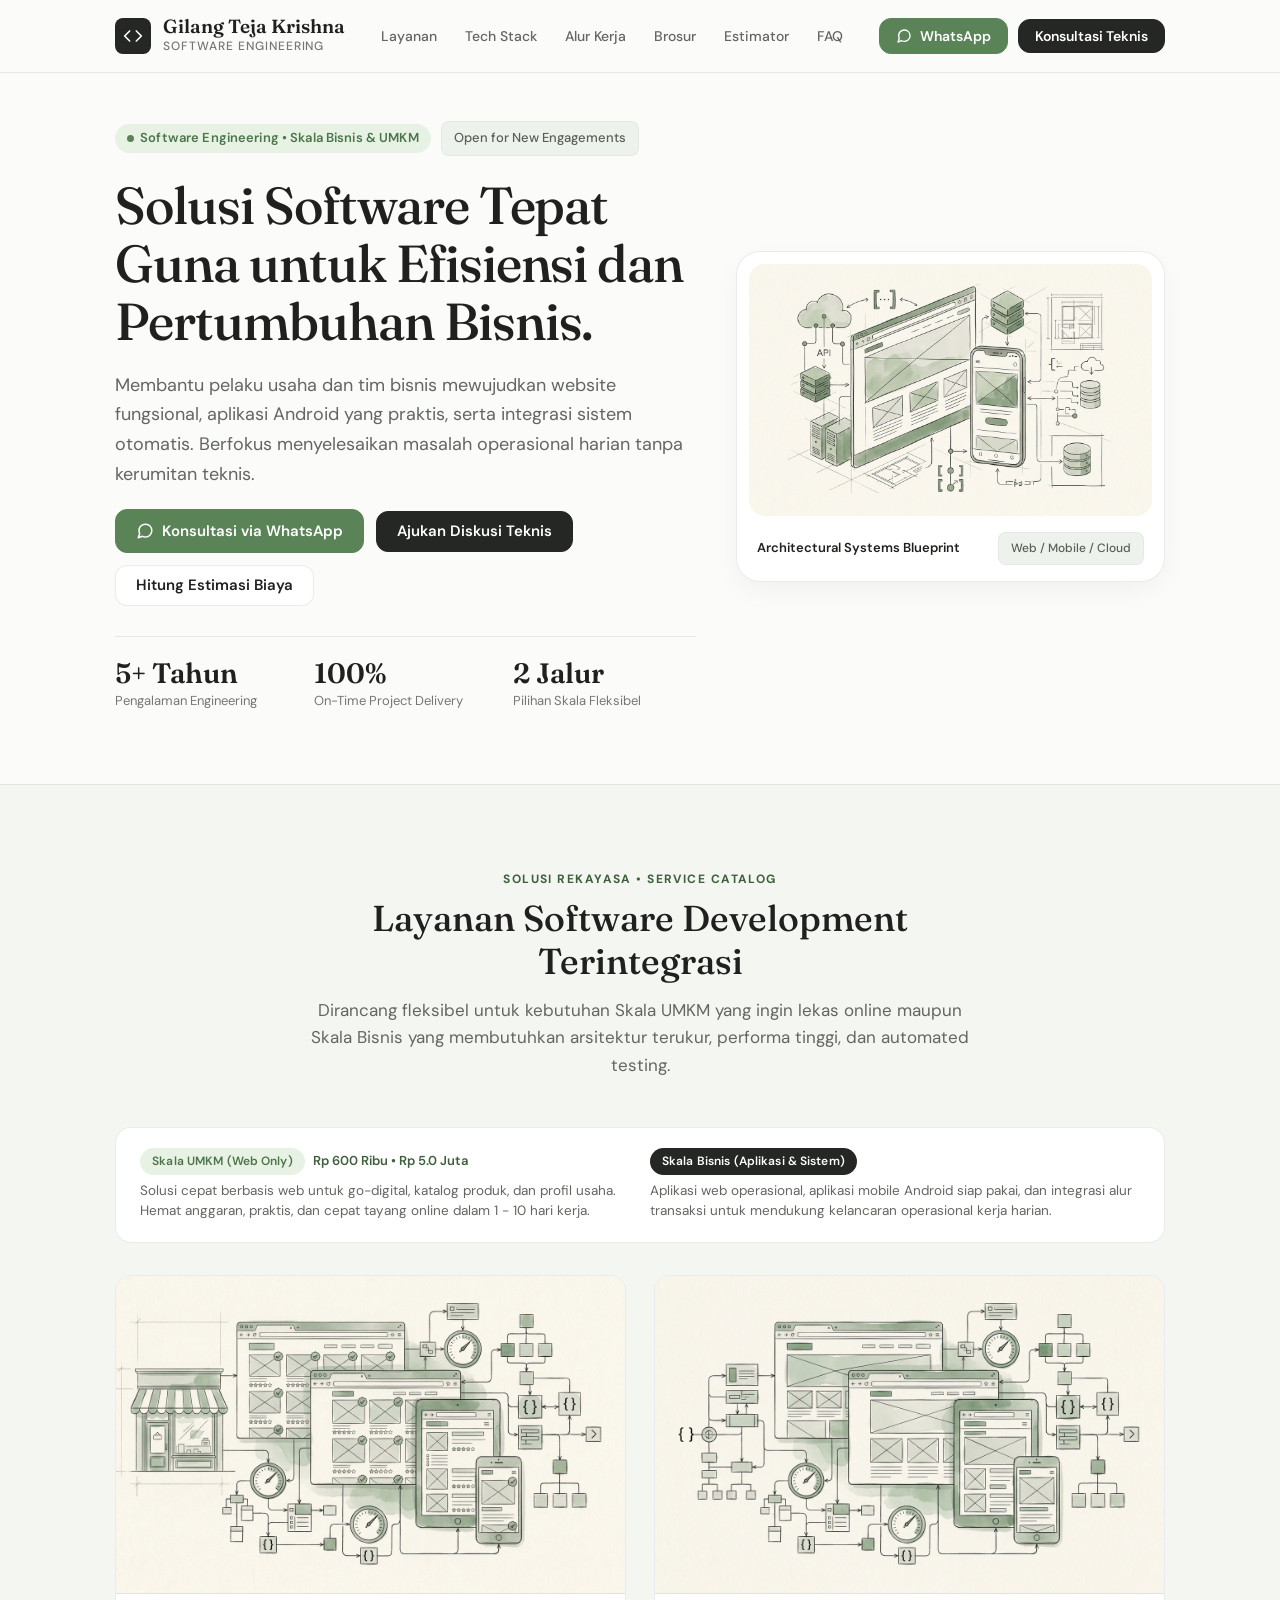
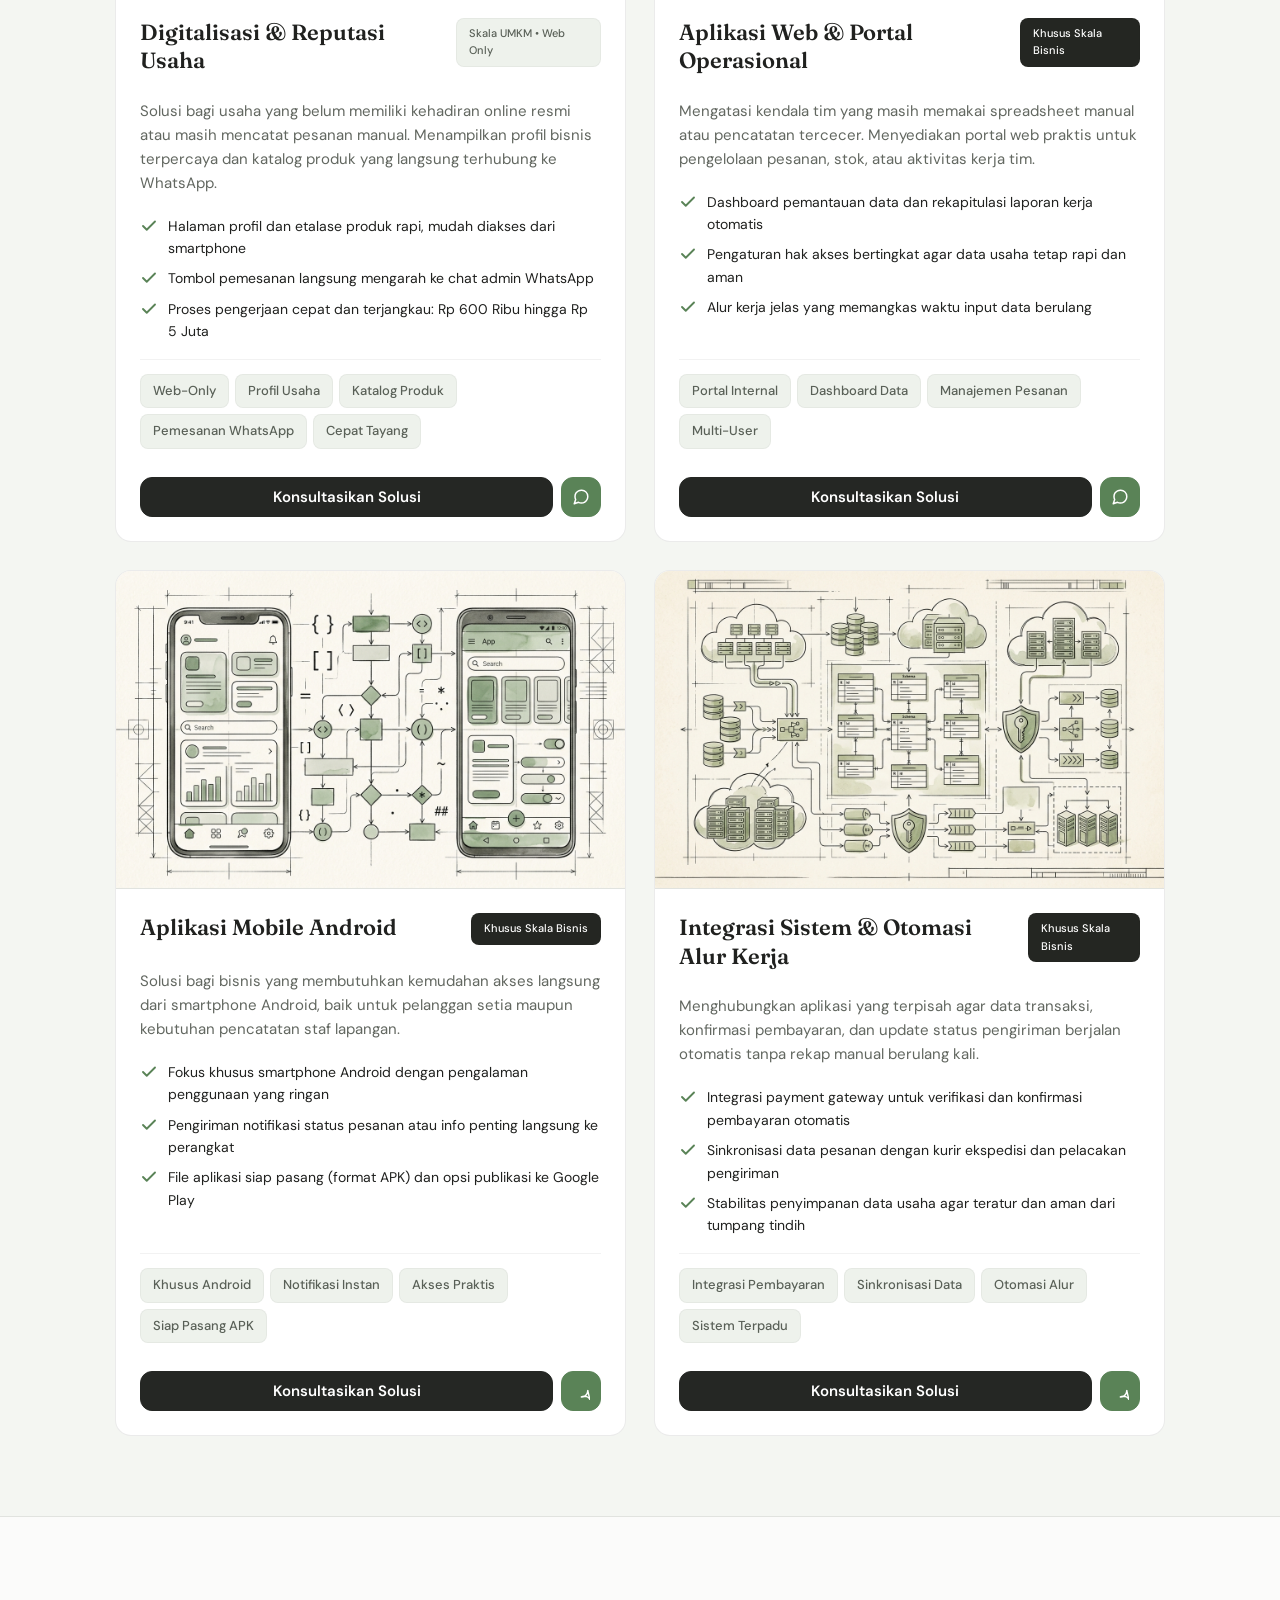
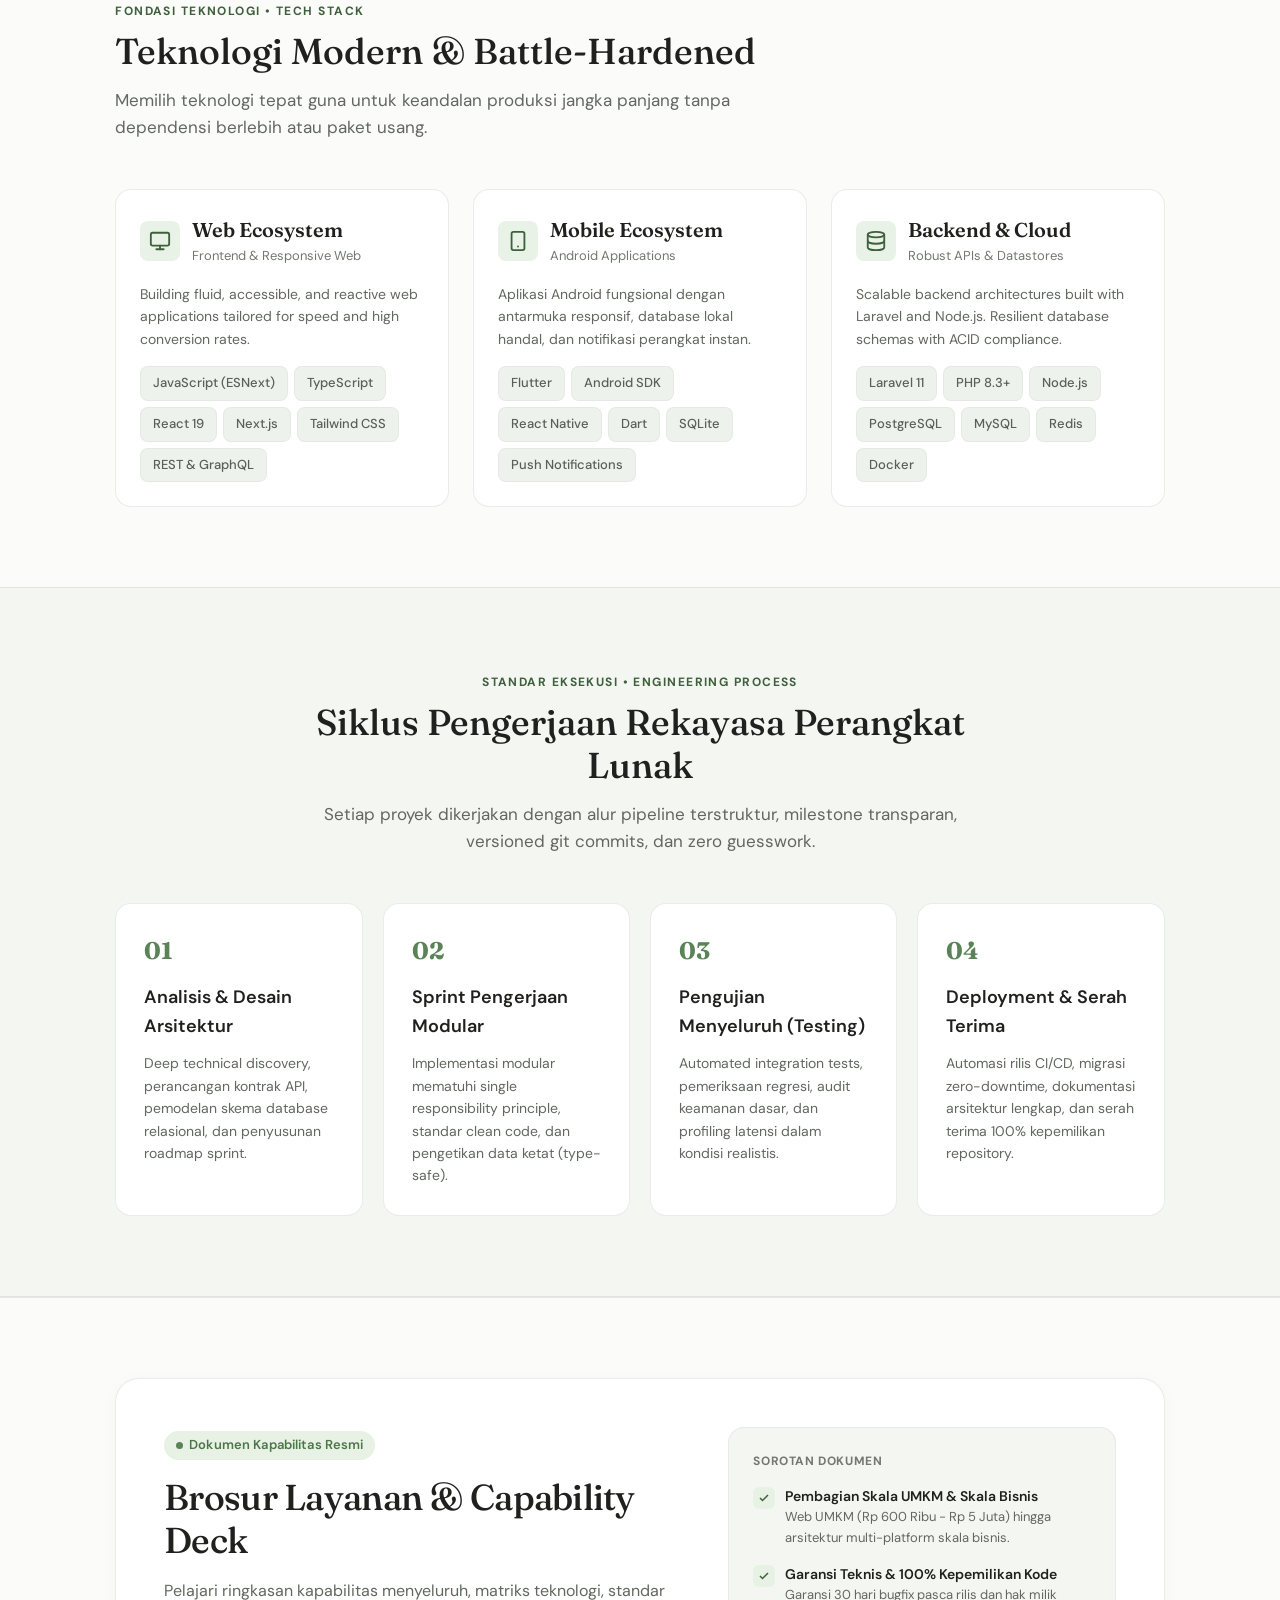
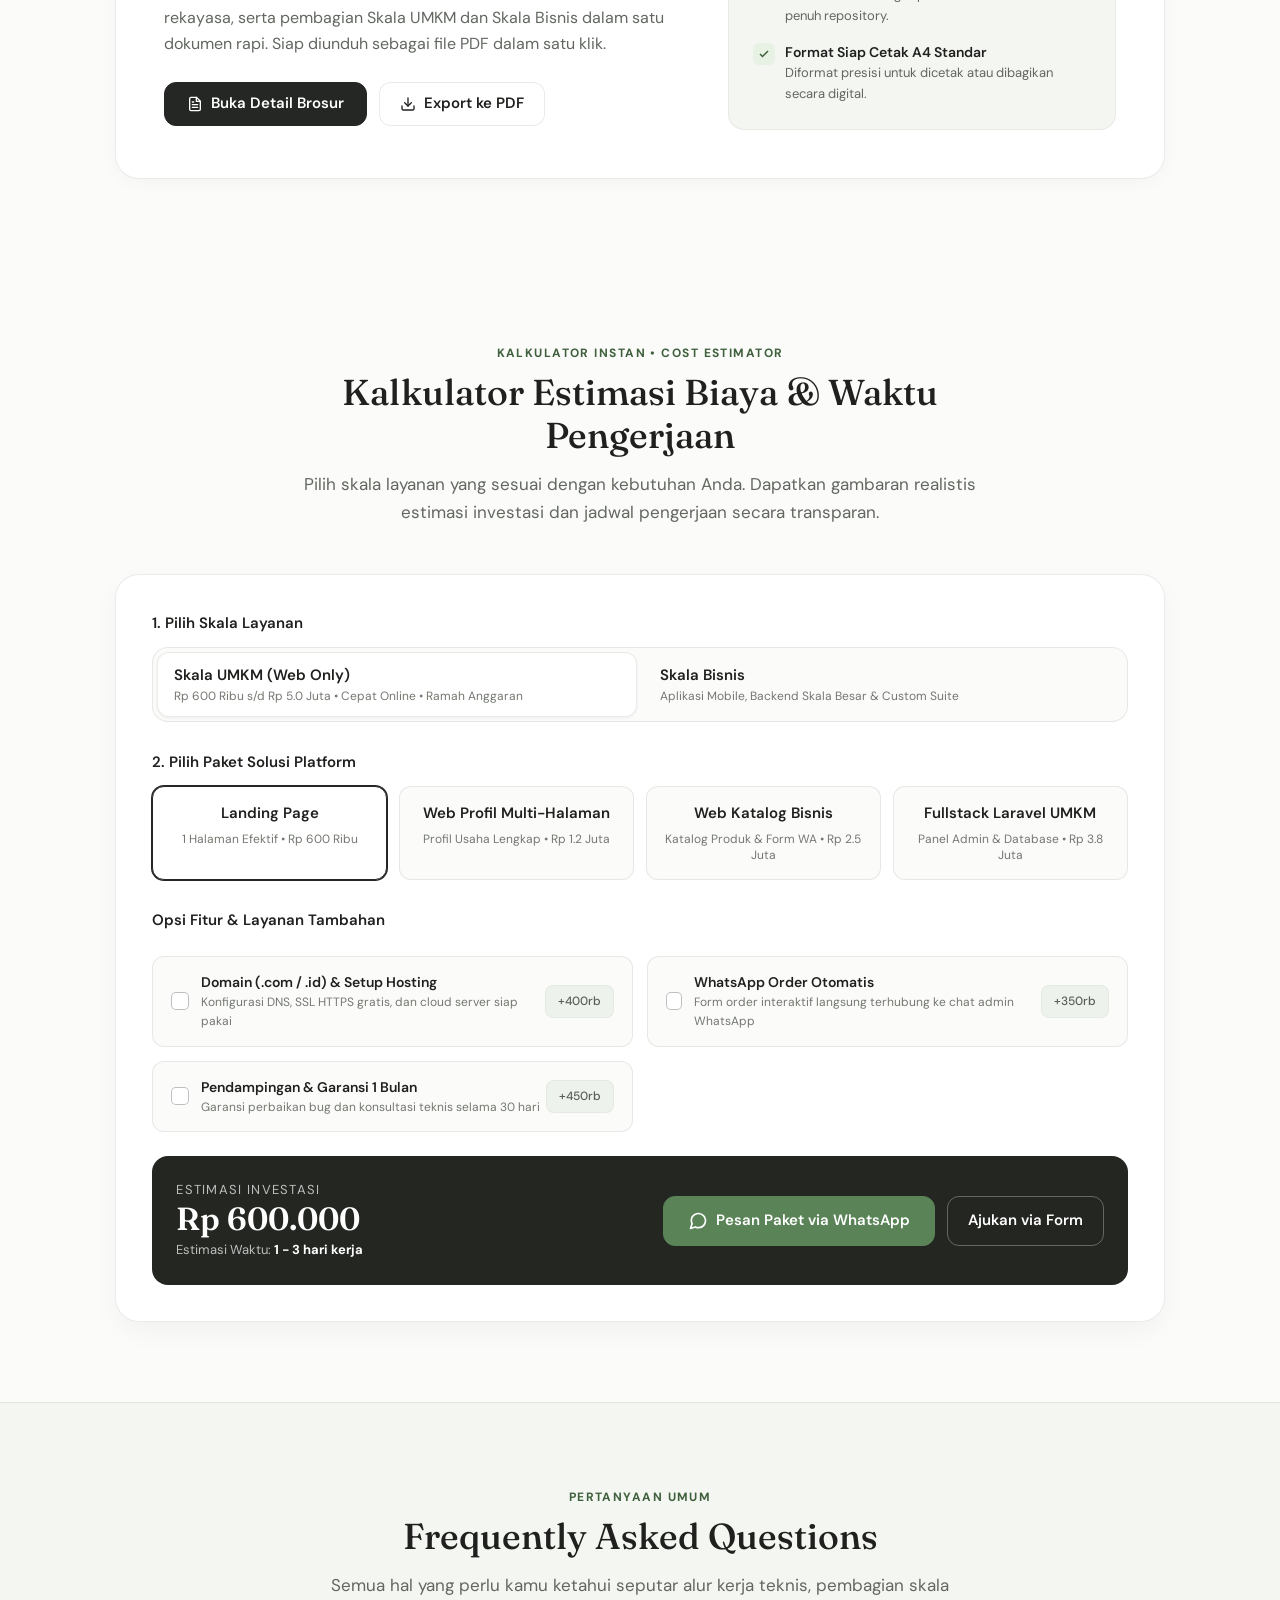
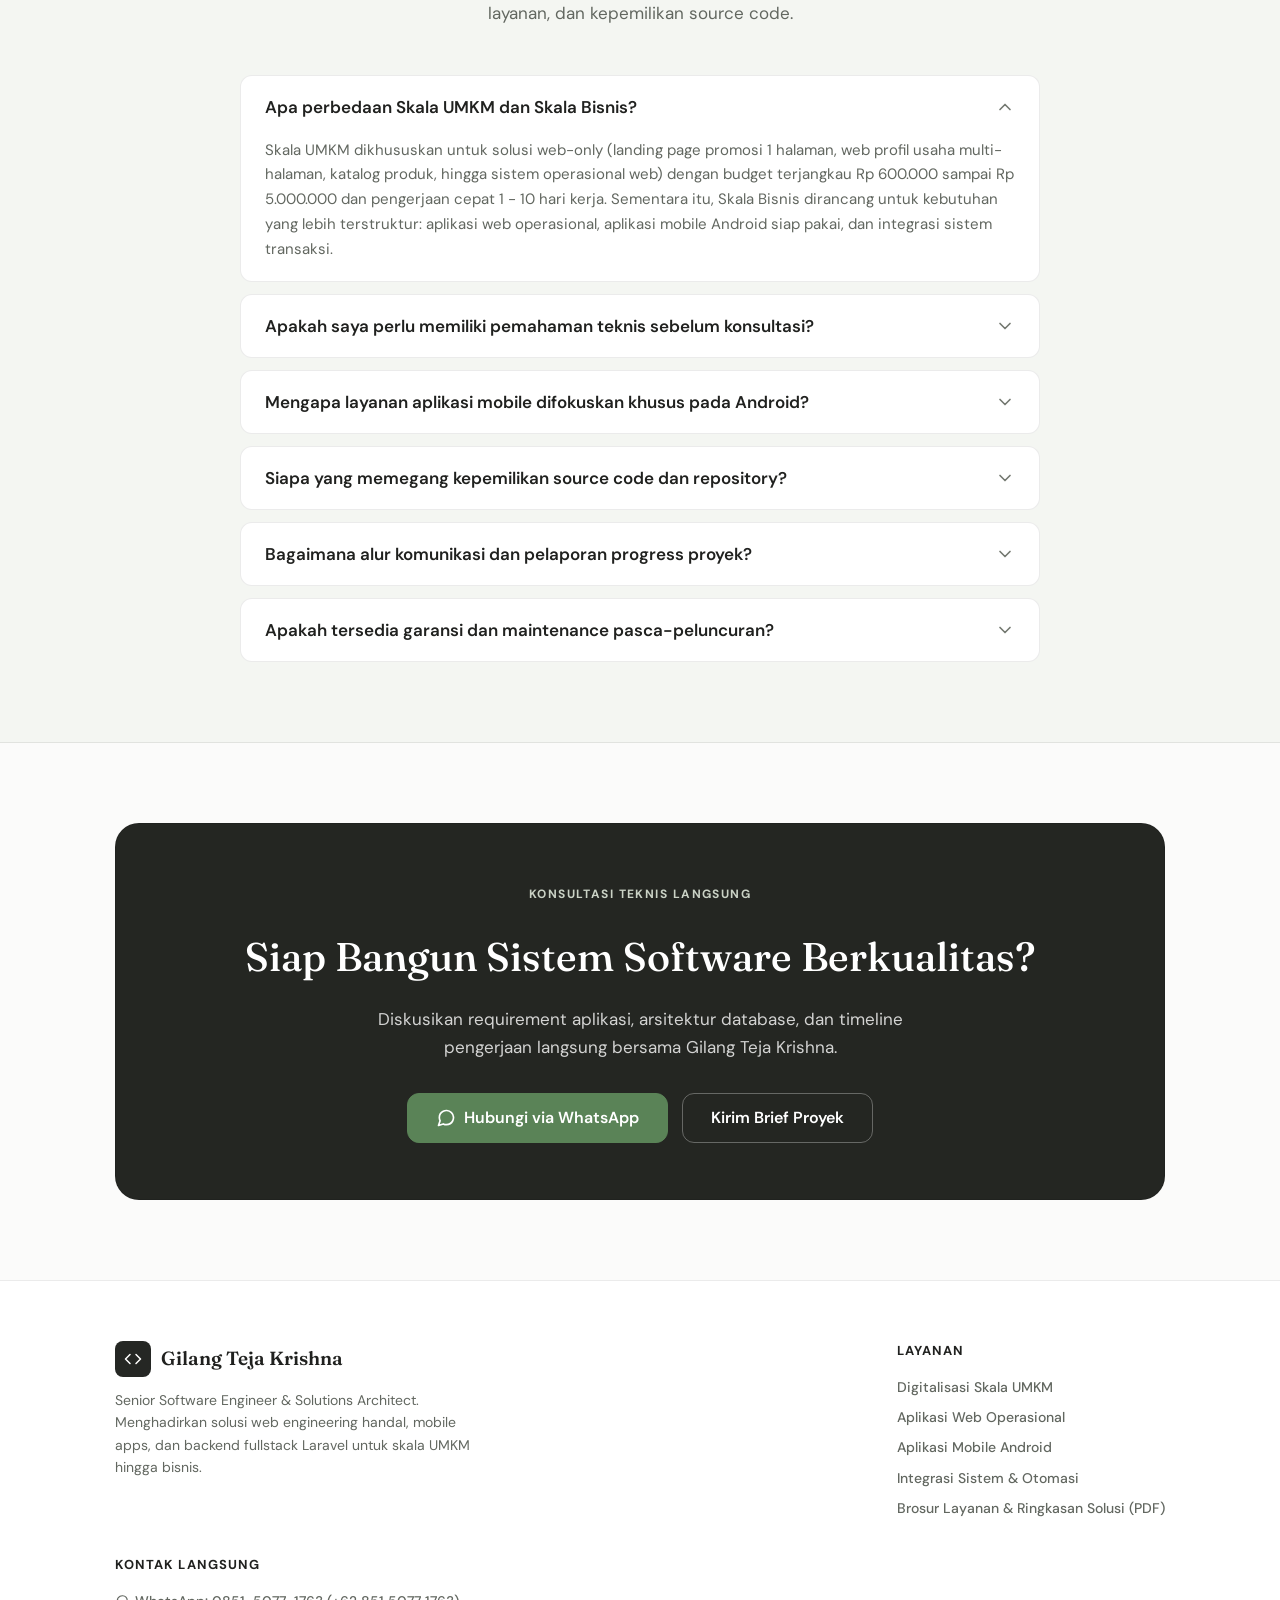
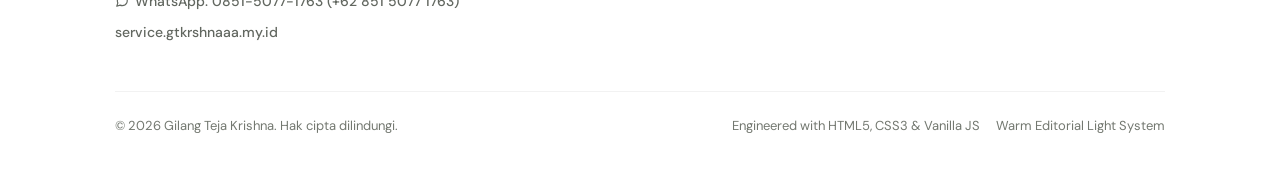
==== index.html @ 453ed0c3 "fix(assets): update service card imagery to align with umkm and portal contexts (refs #27)" ====
<!DOCTYPE html>
<html lang="id">
<head>
  <meta charset="UTF-8">
  <meta name="viewport" content="width=device-width, initial-scale=1.0">
  <title>Gilang Teja Krishna | Software Engineering Services &amp; Solusi Web</title>
  <meta name="description" content="Layanan software engineering profesional oleh Gilang Teja Krishna. Solusi tepat guna untuk Skala UMKM (web-only, landing page hingga sistem web terpadu) dan Skala Bisnis (aplikasi web operasional, mobile app Android, dan integrasi sistem).">

  <!-- Typography: Fraunces & DM Sans -->
  <link rel="preconnect" href="https://fonts.googleapis.com">
  <link rel="preconnect" href="https://fonts.gstatic.com" crossorigin>
  <link href="https://fonts.googleapis.com/css2?family=DM+Sans:ital,opsz,wght@0,9..40,400..700;1,9..40,400..700&family=Fraunces:ital,opsz,wght@0,9..144,400..700;1,9..144,400..700&display=swap" rel="stylesheet">

  <!-- Core Stylesheets -->
  <link rel="stylesheet" href="assets/css/tokens.css">
  <link rel="stylesheet" href="assets/css/components.css">
  <link rel="stylesheet" href="assets/css/layout.css">
  <link rel="stylesheet" href="assets/css/sections.css">
</head>
<body>

  <!-- Site Navigation Header -->
  <header class="site-header">
    <div class="container header-inner">
      <a href="#" class="brand-logo" aria-label="Gilang Teja Krishna Homepage">
        <div class="brand-icon">
          <svg width="20" height="20" viewBox="0 0 24 24" fill="none" stroke="currentColor" stroke-width="2" stroke-linecap="round" stroke-linejoin="round">
            <polyline points="16 18 22 12 16 6"></polyline>
            <polyline points="8 6 2 12 8 18"></polyline>
          </svg>
        </div>
        <div>
          <div class="brand-title">Gilang Teja Krishna</div>
          <div class="brand-subtitle">Software Engineering</div>
        </div>
      </a>

      <nav class="nav-desktop">
        <a href="#services" class="nav-link">Layanan</a>
        <a href="#tech-stack" class="nav-link">Tech Stack</a>
        <a href="#process" class="nav-link">Alur Kerja</a>
        <a href="#brochure" class="nav-link">Brosur</a>
        <a href="#pricing" class="nav-link">Estimator</a>
        <a href="#faq" class="nav-link">FAQ</a>
      </nav>

      <div class="header-actions">
        <a href="https://wa.me/6285150771763?text=Halo%20Gilang%20Teja%20Krishna%2C%20saya%20ingin%20konsultasi%20mengenai%20proyek%20software." target="_blank" rel="noopener noreferrer" class="btn btn-whatsapp header-wa-btn">
          <svg width="16" height="16" viewBox="0 0 24 24" fill="none" stroke="currentColor" stroke-width="2" stroke-linecap="round" stroke-linejoin="round">
            <path d="M21 11.5a8.38 8.38 0 0 1-.9 3.8 8.5 8.5 0 0 1-7.6 4.7 8.38 8.38 0 0 1-3.8-.9L3 21l1.9-5.7a8.38 8.38 0 0 1-.9-3.8 8.5 8.5 0 0 1 4.7-7.6 8.38 8.38 0 0 1 3.8-.9h.5a8.48 8.48 0 0 1 8 8v.5z"></path>
          </svg>
          <span class="header-wa-label">WhatsApp</span>
        </a>

        <button class="btn btn-primary header-consult-btn" data-open-modal>
          Konsultasi Teknis
        </button>

        <button id="mobile-menu-toggle" class="mobile-toggle" aria-label="Toggle Navigation">
          <svg width="20" height="20" viewBox="0 0 24 24" fill="none" stroke="currentColor" stroke-width="2" stroke-linecap="round" stroke-linejoin="round">
            <line x1="3" y1="12" x2="21" y2="12"></line>
            <line x1="3" y1="6" x2="21" y2="6"></line>
            <line x1="3" y1="18" x2="21" y2="18"></line>
          </svg>
        </button>
      </div>
    </div>
  </header>

  <!-- Mobile Drawer Menu -->
  <div id="mobile-drawer-backdrop" class="mobile-drawer-backdrop"></div>
  <aside id="mobile-drawer" class="mobile-drawer" aria-label="Mobile Navigation Drawer">
    <div class="drawer-header">
      <div class="brand-title">Gilang Teja Krishna</div>
      <button id="mobile-drawer-close" class="btn btn-secondary" style="padding: 6px; border-radius: var(--radius-sm);" aria-label="Close Drawer">
        <svg width="18" height="18" viewBox="0 0 24 24" fill="none" stroke="currentColor" stroke-width="2" stroke-linecap="round" stroke-linejoin="round">
          <line x1="18" y1="6" x2="6" y2="18"></line>
          <line x1="6" y1="6" x2="18" y2="18"></line>
        </svg>
      </button>
    </div>
    <nav class="drawer-nav">
      <a href="#services" class="drawer-link">Layanan</a>
      <a href="#tech-stack" class="drawer-link">Tech Stack</a>
      <a href="#process" class="drawer-link">Alur Kerja</a>
      <a href="#brochure" class="drawer-link">Brosur Layanan</a>
      <a href="#pricing" class="drawer-link">Kalkulator Estimasi</a>
      <a href="#faq" class="drawer-link">Tanya Jawab (FAQ)</a>
    </nav>
    <div style="margin-top: auto; display: flex; flex-direction: column; gap: 10px;">
      <a href="https://wa.me/6285150771763?text=Halo%20Gilang%2C%20saya%20ingin%20konsultasi%20mengenai%20proyek%20software." target="_blank" rel="noopener noreferrer" class="btn btn-whatsapp" style="width: 100%;">
        <svg width="18" height="18" viewBox="0 0 24 24" fill="none" stroke="currentColor" stroke-width="2" stroke-linecap="round" stroke-linejoin="round">
          <path d="M21 11.5a8.38 8.38 0 0 1-.9 3.8 8.5 8.5 0 0 1-7.6 4.7 8.38 8.38 0 0 1-3.8-.9L3 21l1.9-5.7a8.38 8.38 0 0 1-.9-3.8 8.5 8.5 0 0 1 4.7-7.6 8.38 8.38 0 0 1 3.8-.9h.5a8.48 8.48 0 0 1 8 8v.5z"></path>
        </svg>
        Hubungi via WhatsApp
      </a>
      <button class="btn btn-primary" data-open-modal style="width: 100%;">
        Ajukan Konsultasi
      </button>
    </div>
  </aside>

  <!-- Hero Section -->
  <section class="section" style="padding-top: 48px; padding-bottom: 72px;">
    <div class="container">
      <div class="hero-grid">
        <div class="hero-content">
          <div style="display: flex; align-items: center; gap: 10px; flex-wrap: wrap;">
            <span class="pill-badge">
              <span class="dot"></span>
              Software Engineering &bull; Skala Bisnis &amp; UMKM
            </span>
            <span class="chip">Open for New Engagements</span>
          </div>

          <h1 class="hero-title">
            Solusi Software Tepat Guna untuk Efisiensi dan Pertumbuhan Bisnis.
          </h1>

          <p class="hero-subtitle">
            Membantu pelaku usaha dan tim bisnis mewujudkan website fungsional, aplikasi Android yang praktis, serta integrasi sistem otomatis. Berfokus menyelesaikan masalah operasional harian tanpa kerumitan teknis.
          </p>

          <div class="hero-actions">
            <a href="https://wa.me/6285150771763?text=Halo%20Gilang%20Teja%20Krishna%2C%20saya%20ingin%20konsultasi%20mengenai%20layanan%20software%20engineering." target="_blank" rel="noopener noreferrer" class="btn btn-whatsapp">
              <svg width="18" height="18" viewBox="0 0 24 24" fill="none" stroke="currentColor" stroke-width="2" stroke-linecap="round" stroke-linejoin="round">
                <path d="M21 11.5a8.38 8.38 0 0 1-.9 3.8 8.5 8.5 0 0 1-7.6 4.7 8.38 8.38 0 0 1-3.8-.9L3 21l1.9-5.7a8.38 8.38 0 0 1-.9-3.8 8.5 8.5 0 0 1 4.7-7.6 8.38 8.38 0 0 1 3.8-.9h.5a8.48 8.48 0 0 1 8 8v.5z"></path>
              </svg>
              <span>Konsultasi via WhatsApp</span>
            </a>

            <button class="btn btn-primary" data-open-modal>
              Ajukan Diskusi Teknis
            </button>

            <a href="#pricing" class="btn btn-secondary">
              Hitung Estimasi Biaya
            </a>
          </div>

          <div class="hero-stats">
            <div class="stat-item">
              <div class="stat-value">5+ Tahun</div>
              <div class="stat-label">Pengalaman Engineering</div>
            </div>
            <div class="stat-item">
              <div class="stat-value">100%</div>
              <div class="stat-label">On-Time Project Delivery</div>
            </div>
            <div class="stat-item">
              <div class="stat-value">2 Jalur</div>
              <div class="stat-label">Pilihan Skala Fleksibel</div>
            </div>
          </div>
        </div>

        <div class="hero-visual-card">
          <div class="hero-image-wrapper">
            <img src="assets/images/hero-software-architecture.jpg" alt="Architectural 2D sketch of multi-platform software systems, web applications, and cloud architecture" loading="eager" width="700" height="438">
          </div>
          <div style="padding: 16px 8px 4px; display: flex; align-items: center; justify-content: space-between; flex-wrap: wrap; gap: 8px;">
            <div style="font-size: 0.8125rem; font-weight: 600; color: var(--text-primary);">
              Architectural Systems Blueprint
            </div>
            <span class="chip" style="font-size: 0.75rem;">Web / Mobile / Cloud</span>
          </div>
        </div>
      </div>
    </div>
  </section>

  <!-- Services Catalog Section -->
  <section id="services" class="section section-alt">
    <div class="container">
      <div class="section-header text-center">
        <span class="eyebrow">Solusi Rekayasa &bull; Service Catalog</span>
        <h2 class="section-title">Layanan Software Development Terintegrasi</h2>
        <p class="section-description">
          Dirancang fleksibel untuk kebutuhan Skala UMKM yang ingin lekas online maupun Skala Bisnis yang membutuhkan arsitektur terukur, performa tinggi, dan automated testing.
        </p>
      </div>

      <!-- Scope Tiers Banner -->
      <div class="scope-tiers-banner">
        <div style="flex: 1; min-width: 260px;">
          <div style="display: flex; align-items: center; gap: 8px; margin-bottom: 6px;">
            <span class="pill-badge" style="font-size: 0.75rem;">Skala UMKM (Web Only)</span>
            <span style="font-size: 0.8125rem; font-weight: 600; color: var(--accent-sage-dark);">Rp 600 Ribu &bull; Rp 5.0 Juta</span>
          </div>
          <div style="font-size: 0.84375rem; color: var(--text-secondary); line-height: 1.5;">
            Solusi cepat berbasis web untuk go-digital, katalog produk, dan profil usaha. Hemat anggaran, praktis, dan cepat tayang online dalam 1 - 10 hari kerja.
          </div>
        </div>
        <div style="flex: 1; min-width: 260px;">
          <div style="display: flex; align-items: center; gap: 8px; margin-bottom: 6px;">
            <span class="pill-badge" style="font-size: 0.75rem; background-color: #252724; color: #ffffff;">Skala Bisnis (Aplikasi &amp; Sistem)</span>
          </div>
          <div style="font-size: 0.84375rem; color: var(--text-secondary); line-height: 1.5;">
            Aplikasi web operasional, aplikasi mobile Android siap pakai, dan integrasi alur transaksi untuk mendukung kelancaran operasional kerja harian.
          </div>
        </div>
      </div>

      <div class="grid-2">
        <!-- Service 1: Web Engineering -->
        <article class="card-editorial service-card">
          <div class="service-card-visual">
            <img src="assets/images/service-digitalisasi-umkm.jpg" alt="Ilustrasi sketsa arsitektur 2D toko fisik UMKM terhubung ke web katalog dan etalase digital" loading="lazy" width="600" height="375">
          </div>
          <div class="service-card-body">
            <div style="display: flex; justify-content: space-between; align-items: flex-start; gap: 10px; margin-bottom: 8px;">
              <h3 class="service-title" style="margin-bottom: 0;">Digitalisasi &amp; Reputasi Usaha</h3>
              <span class="chip" style="font-size: 0.6875rem;">Skala UMKM &bull; Web Only</span>
            </div>
            <p class="service-desc">
              Solusi bagi usaha yang belum memiliki kehadiran online resmi atau masih mencatat pesanan manual. Menampilkan profil bisnis terpercaya dan katalog produk yang langsung terhubung ke WhatsApp.
            </p>
            <ul class="service-features">
              <li class="service-feature-item">
                <svg viewBox="0 0 24 24" fill="none" stroke="currentColor" stroke-width="2.5" stroke-linecap="round" stroke-linejoin="round">
                  <polyline points="20 6 9 17 4 12"></polyline>
                </svg>
                <span>Halaman profil dan etalase produk rapi, mudah diakses dari smartphone</span>
              </li>
              <li class="service-feature-item">
                <svg viewBox="0 0 24 24" fill="none" stroke="currentColor" stroke-width="2.5" stroke-linecap="round" stroke-linejoin="round">
                  <polyline points="20 6 9 17 4 12"></polyline>
                </svg>
                <span>Tombol pemesanan langsung mengarah ke chat admin WhatsApp</span>
              </li>
              <li class="service-feature-item">
                <svg viewBox="0 0 24 24" fill="none" stroke="currentColor" stroke-width="2.5" stroke-linecap="round" stroke-linejoin="round">
                  <polyline points="20 6 9 17 4 12"></polyline>
                </svg>
                <span>Proses pengerjaan cepat dan terjangkau: Rp 600 Ribu hingga Rp 5 Juta</span>
              </li>
            </ul>
            <div class="service-tech-tags">
              <span class="chip">Web-Only</span>
              <span class="chip">Profil Usaha</span>
              <span class="chip">Katalog Produk</span>
              <span class="chip">Pemesanan WhatsApp</span>
              <span class="chip">Cepat Tayang</span>
            </div>
            <div style="display: flex; gap: 8px; margin-top: 12px;">
              <button class="btn btn-primary" data-open-modal data-service-preselect="UMKM - Landing Page" style="flex: 1; padding: 10px;">
                Konsultasikan Solusi
              </button>
              <a href="https://wa.me/6285150771763?text=Halo%20Gilang%2C%20saya%20tertarik%20dengan%20solusi%20digitalisasi%20usaha%20UMKM." target="_blank" rel="noopener noreferrer" class="btn btn-whatsapp" style="padding: 10px;" aria-label="WhatsApp UMKM Inquiry">
                <svg width="18" height="18" viewBox="0 0 24 24" fill="none" stroke="currentColor" stroke-width="2" stroke-linecap="round" stroke-linejoin="round">
                  <path d="M21 11.5a8.38 8.38 0 0 1-.9 3.8 8.5 8.5 0 0 1-7.6 4.7 8.38 8.38 0 0 1-3.8-.9L3 21l1.9-5.7a8.38 8.38 0 0 1-.9-3.8 8.5 8.5 0 0 1 4.7-7.6 8.38 8.38 0 0 1 3.8-.9h.5a8.48 8.48 0 0 1 8 8v.5z"></path>
                </svg>
              </a>
            </div>
          </div>
        </article>

        <!-- Service 2: Aplikasi Web & Portal Operasional -->
        <article class="card-editorial service-card">
          <div class="service-card-visual">
            <img src="assets/images/service-web-engineering.jpg" alt="Ilustrasi sketsa arsitektur 2D aplikasi web responsif dan portal manajemen operasional bisnis" loading="lazy" width="600" height="375">
          </div>
          <div class="service-card-body">
            <div style="display: flex; justify-content: space-between; align-items: flex-start; gap: 10px; margin-bottom: 8px;">
              <h3 class="service-title" style="margin-bottom: 0;">Aplikasi Web &amp; Portal Operasional</h3>
              <span class="chip" style="font-size: 0.6875rem; background-color: var(--surface-dark); color: #ffffff;">Khusus Skala Bisnis</span>
            </div>
            <p class="service-desc">
              Mengatasi kendala tim yang masih memakai spreadsheet manual atau pencatatan tercecer. Menyediakan portal web praktis untuk pengelolaan pesanan, stok, atau aktivitas kerja tim.
            </p>
            <ul class="service-features">
              <li class="service-feature-item">
                <svg viewBox="0 0 24 24" fill="none" stroke="currentColor" stroke-width="2.5" stroke-linecap="round" stroke-linejoin="round">
                  <polyline points="20 6 9 17 4 12"></polyline>
                </svg>
                <span>Dashboard pemantauan data dan rekapitulasi laporan kerja otomatis</span>
              </li>
              <li class="service-feature-item">
                <svg viewBox="0 0 24 24" fill="none" stroke="currentColor" stroke-width="2.5" stroke-linecap="round" stroke-linejoin="round">
                  <polyline points="20 6 9 17 4 12"></polyline>
                </svg>
                <span>Pengaturan hak akses bertingkat agar data usaha tetap rapi dan aman</span>
              </li>
              <li class="service-feature-item">
                <svg viewBox="0 0 24 24" fill="none" stroke="currentColor" stroke-width="2.5" stroke-linecap="round" stroke-linejoin="round">
                  <polyline points="20 6 9 17 4 12"></polyline>
                </svg>
                <span>Alur kerja jelas yang memangkas waktu input data berulang</span>
              </li>
            </ul>
            <div class="service-tech-tags">
              <span class="chip">Portal Internal</span>
              <span class="chip">Dashboard Data</span>
              <span class="chip">Manajemen Pesanan</span>
              <span class="chip">Multi-User</span>
            </div>
            <div style="display: flex; gap: 8px; margin-top: 12px;">
              <button class="btn btn-primary" data-open-modal data-service-preselect="Web Application" style="flex: 1; padding: 10px;">
                Konsultasikan Solusi
              </button>
              <a href="https://wa.me/6285150771763?text=Halo%20Gilang%2C%20saya%20tertarik%20dengan%20Aplikasi%20Web%20dan%20Portal%20Operasional." target="_blank" rel="noopener noreferrer" class="btn btn-whatsapp" style="padding: 10px;" aria-label="WhatsApp Web Inquiry">
                <svg width="18" height="18" viewBox="0 0 24 24" fill="none" stroke="currentColor" stroke-width="2" stroke-linecap="round" stroke-linejoin="round">
                  <path d="M21 11.5a8.38 8.38 0 0 1-.9 3.8 8.5 8.5 0 0 1-7.6 4.7 8.38 8.38 0 0 1-3.8-.9L3 21l1.9-5.7a8.38 8.38 0 0 1-.9-3.8 8.5 8.5 0 0 1 4.7-7.6 8.38 8.38 0 0 1 3.8-.9h.5a8.48 8.48 0 0 1 8 8v.5z"></path>
                </svg>
              </a>
            </div>
          </div>
        </article>

        <!-- Service 3: Aplikasi Mobile Android -->
        <article class="card-editorial service-card">
          <div class="service-card-visual">
            <img src="assets/images/service-mobile-apps.jpg" alt="Ilustrasi pembuatan aplikasi mobile Android untuk kemudahan akses pengguna" loading="lazy" width="600" height="375">
          </div>
          <div class="service-card-body">
            <div style="display: flex; justify-content: space-between; align-items: flex-start; gap: 10px; margin-bottom: 8px;">
              <h3 class="service-title" style="margin-bottom: 0;">Aplikasi Mobile Android</h3>
              <span class="chip" style="font-size: 0.6875rem; background-color: var(--surface-dark); color: #ffffff;">Khusus Skala Bisnis</span>
            </div>
            <p class="service-desc">
              Solusi bagi bisnis yang membutuhkan kemudahan akses langsung dari smartphone Android, baik untuk pelanggan setia maupun kebutuhan pencatatan staf lapangan.
            </p>
            <ul class="service-features">
              <li class="service-feature-item">
                <svg viewBox="0 0 24 24" fill="none" stroke="currentColor" stroke-width="2.5" stroke-linecap="round" stroke-linejoin="round">
                  <polyline points="20 6 9 17 4 12"></polyline>
                </svg>
                <span>Fokus khusus smartphone Android dengan pengalaman penggunaan yang ringan</span>
              </li>
              <li class="service-feature-item">
                <svg viewBox="0 0 24 24" fill="none" stroke="currentColor" stroke-width="2.5" stroke-linecap="round" stroke-linejoin="round">
                  <polyline points="20 6 9 17 4 12"></polyline>
                </svg>
                <span>Pengiriman notifikasi status pesanan atau info penting langsung ke perangkat</span>
              </li>
              <li class="service-feature-item">
                <svg viewBox="0 0 24 24" fill="none" stroke="currentColor" stroke-width="2.5" stroke-linecap="round" stroke-linejoin="round">
                  <polyline points="20 6 9 17 4 12"></polyline>
                </svg>
                <span>File aplikasi siap pasang (format APK) dan opsi publikasi ke Google Play</span>
              </li>
            </ul>
            <div class="service-tech-tags">
              <span class="chip">Khusus Android</span>
              <span class="chip">Notifikasi Instan</span>
              <span class="chip">Akses Praktis</span>
              <span class="chip">Siap Pasang APK</span>
            </div>
            <div style="display: flex; gap: 8px; margin-top: 12px;">
              <button class="btn btn-primary" data-open-modal data-service-preselect="Mobile App" style="flex: 1; padding: 10px;">
                Konsultasikan Solusi
              </button>
              <a href="https://wa.me/6285150771763?text=Halo%20Gilang%2C%20saya%20tertarik%20dengan%20pembuatan%20Aplikasi%20Mobile%20Android." target="_blank" rel="noopener noreferrer" class="btn btn-whatsapp" style="padding: 10px;" aria-label="WhatsApp Android Inquiry">
                <svg width="18" height="18" viewBox="0 0 24 24" fill="none" stroke="currentColor" stroke-width="2" stroke-linecap="round" stroke-linejoin="round">
                  <path d="M21 11.5a8.38 8.38 0 0 1-.9 3.8 8.5 8.5 0 0 1-7.6 4.7 8.38 8.38 0 0 1 3.8-.9h.5a8.48 8.48 0 0 1 8 8v.5z"></path>
                </svg>
              </a>
            </div>
          </div>
        </article>

        <!-- Service 4: Integrasi Sistem & Otomasi Alur Kerja -->
        <article class="card-editorial service-card">
          <div class="service-card-visual">
            <img src="assets/images/service-backend-laravel.jpg" alt="Ilustrasi integrasi sistem, pembayaran otomatis, dan database bisnis" loading="lazy" width="600" height="375">
          </div>
          <div class="service-card-body">
            <div style="display: flex; justify-content: space-between; align-items: flex-start; gap: 10px; margin-bottom: 8px;">
              <h3 class="service-title" style="margin-bottom: 0;">Integrasi Sistem &amp; Otomasi Alur Kerja</h3>
              <span class="chip" style="font-size: 0.6875rem; background-color: var(--surface-dark); color: #ffffff;">Khusus Skala Bisnis</span>
            </div>
            <p class="service-desc">
              Menghubungkan aplikasi yang terpisah agar data transaksi, konfirmasi pembayaran, dan update status pengiriman berjalan otomatis tanpa rekap manual berulang kali.
            </p>
            <ul class="service-features">
              <li class="service-feature-item">
                <svg viewBox="0 0 24 24" fill="none" stroke="currentColor" stroke-width="2.5" stroke-linecap="round" stroke-linejoin="round">
                  <polyline points="20 6 9 17 4 12"></polyline>
                </svg>
                <span>Integrasi payment gateway untuk verifikasi dan konfirmasi pembayaran otomatis</span>
              </li>
              <li class="service-feature-item">
                <svg viewBox="0 0 24 24" fill="none" stroke="currentColor" stroke-width="2.5" stroke-linecap="round" stroke-linejoin="round">
                  <polyline points="20 6 9 17 4 12"></polyline>
                </svg>
                <span>Sinkronisasi data pesanan dengan kurir ekspedisi dan pelacakan pengiriman</span>
              </li>
              <li class="service-feature-item">
                <svg viewBox="0 0 24 24" fill="none" stroke="currentColor" stroke-width="2.5" stroke-linecap="round" stroke-linejoin="round">
                  <polyline points="20 6 9 17 4 12"></polyline>
                </svg>
                <span>Stabilitas penyimpanan data usaha agar teratur dan aman dari tumpang tindih</span>
              </li>
            </ul>
            <div class="service-tech-tags">
              <span class="chip">Integrasi Pembayaran</span>
              <span class="chip">Sinkronisasi Data</span>
              <span class="chip">Otomasi Alur</span>
              <span class="chip">Sistem Terpadu</span>
            </div>
            <div style="display: flex; gap: 8px; margin-top: 12px;">
              <button class="btn btn-primary" data-open-modal data-service-preselect="Laravel Fullstack" style="flex: 1; padding: 10px;">
                Konsultasikan Solusi
              </button>
              <a href="https://wa.me/6285150771763?text=Halo%20Gilang%2C%20saya%20tertarik%20dengan%20layanan%20Integrasi%20Sistem%20dan%20Otomasi%20Alur%20Kerja." target="_blank" rel="noopener noreferrer" class="btn btn-whatsapp" style="padding: 10px;" aria-label="WhatsApp Integration Inquiry">
                <svg width="18" height="18" viewBox="0 0 24 24" fill="none" stroke="currentColor" stroke-width="2" stroke-linecap="round" stroke-linejoin="round">
                  <path d="M21 11.5a8.38 8.38 0 0 1-.9 3.8 8.5 8.5 0 0 1-7.6 4.7 8.38 8.38 0 0 1 3.8-.9h.5a8.48 8.48 0 0 1 8 8v.5z"></path>
                </svg>
              </a>
            </div>
          </div>
        </article>
      </div>
    </div>
  </section>

  <!-- Technology Stack Matrix -->
  <section id="tech-stack" class="section">
    <div class="container">
      <div class="section-header">
        <span class="eyebrow">Fondasi Teknologi &bull; Tech Stack</span>
        <h2 class="section-title">Teknologi Modern &amp; Battle-Hardened</h2>
        <p class="section-description">
          Memilih teknologi tepat guna untuk keandalan produksi jangka panjang tanpa dependensi berlebih atau paket usang.
        </p>
      </div>

      <div class="grid-3">
        <!-- Stack Card 1: Frontend & Web -->
        <div class="card-editorial" style="padding: 24px;">
          <div style="display: flex; align-items: center; gap: 12px; margin-bottom: 16px;">
            <div style="width: 40px; height: 40px; border-radius: var(--radius-sm); background-color: var(--hero-wash); color: var(--accent-sage-dark); display: flex; align-items: center; justify-content: center;">
              <svg width="22" height="22" viewBox="0 0 24 24" fill="none" stroke="currentColor" stroke-width="2" stroke-linecap="round" stroke-linejoin="round">
                <rect x="2" y="3" width="20" height="14" rx="2" ry="2"></rect>
                <line x1="8" y1="21" x2="16" y2="21"></line>
                <line x1="12" y1="17" x2="12" y2="21"></line>
              </svg>
            </div>
            <div>
              <h3 style="font-family: var(--font-display); font-size: 1.25rem; font-weight: 600;">Web Ecosystem</h3>
              <div style="font-size: 0.8125rem; color: var(--text-muted);">Frontend &amp; Responsive Web</div>
            </div>
          </div>
          <p style="font-size: 0.875rem; color: var(--text-secondary); margin-bottom: 16px; line-height: 1.6;">
            Building fluid, accessible, and reactive web applications tailored for speed and high conversion rates.
          </p>
          <div style="display: flex; flex-wrap: wrap; gap: 6px;">
            <span class="chip">JavaScript (ESNext)</span>
            <span class="chip">TypeScript</span>
            <span class="chip">React 19</span>
            <span class="chip">Next.js</span>
            <span class="chip">Tailwind CSS</span>
            <span class="chip">REST &amp; GraphQL</span>
          </div>
        </div>

        <!-- Stack Card 2: Mobile Ecosystem -->
        <div class="card-editorial" style="padding: 24px;">
          <div style="display: flex; align-items: center; gap: 12px; margin-bottom: 16px;">
            <div style="width: 40px; height: 40px; border-radius: var(--radius-sm); background-color: var(--hero-wash); color: var(--accent-sage-dark); display: flex; align-items: center; justify-content: center;">
              <svg width="22" height="22" viewBox="0 0 24 24" fill="none" stroke="currentColor" stroke-width="2" stroke-linecap="round" stroke-linejoin="round">
                <rect x="5" y="2" width="14" height="20" rx="2" ry="2"></rect>
                <line x1="12" y1="18" x2="12.01" y2="18"></line>
              </svg>
            </div>
            <div>
              <h3 style="font-family: var(--font-display); font-size: 1.25rem; font-weight: 600;">Mobile Ecosystem</h3>
              <div style="font-size: 0.8125rem; color: var(--text-muted);">Android Applications</div>
            </div>
          </div>
          <p style="font-size: 0.875rem; color: var(--text-secondary); margin-bottom: 16px; line-height: 1.6;">
            Aplikasi Android fungsional dengan antarmuka responsif, database lokal handal, dan notifikasi perangkat instan.
          </p>
          <div style="display: flex; flex-wrap: wrap; gap: 6px;">
            <span class="chip">Flutter</span>
            <span class="chip">Android SDK</span>
            <span class="chip">React Native</span>
            <span class="chip">Dart</span>
            <span class="chip">SQLite</span>
            <span class="chip">Push Notifications</span>
          </div>
        </div>

        <!-- Stack Card 3: Backend & Database -->
        <div class="card-editorial" style="padding: 24px;">
          <div style="display: flex; align-items: center; gap: 12px; margin-bottom: 16px;">
            <div style="width: 40px; height: 40px; border-radius: var(--radius-sm); background-color: var(--hero-wash); color: var(--accent-sage-dark); display: flex; align-items: center; justify-content: center;">
              <svg width="22" height="22" viewBox="0 0 24 24" fill="none" stroke="currentColor" stroke-width="2" stroke-linecap="round" stroke-linejoin="round">
                <ellipse cx="12" cy="5" rx="9" ry="3"></ellipse>
                <path d="M21 12c0 1.66-4 3-9 3s-9-1.34-9-3"></path>
                <path d="M3 5v14c0 1.66 4 3 9 3s9-1.34 9-3V5"></path>
              </svg>
            </div>
            <div>
              <h3 style="font-family: var(--font-display); font-size: 1.25rem; font-weight: 600;">Backend &amp; Cloud</h3>
              <div style="font-size: 0.8125rem; color: var(--text-muted);">Robust APIs &amp; Datastores</div>
            </div>
          </div>
          <p style="font-size: 0.875rem; color: var(--text-secondary); margin-bottom: 16px; line-height: 1.6;">
            Scalable backend architectures built with Laravel and Node.js. Resilient database schemas with ACID compliance.
          </p>
          <div style="display: flex; flex-wrap: wrap; gap: 6px;">
            <span class="chip">Laravel 11</span>
            <span class="chip">PHP 8.3+</span>
            <span class="chip">Node.js</span>
            <span class="chip">PostgreSQL</span>
            <span class="chip">MySQL</span>
            <span class="chip">Redis</span>
            <span class="chip">Docker</span>
          </div>
        </div>
      </div>
    </div>
  </section>

  <!-- Engineering Process Roadmap -->
  <section id="process" class="section section-alt">
    <div class="container">
      <div class="section-header text-center">
        <span class="eyebrow">Standar Eksekusi &bull; Engineering Process</span>
        <h2 class="section-title">Siklus Pengerjaan Rekayasa Perangkat Lunak</h2>
        <p class="section-description">
          Setiap proyek dikerjakan dengan alur pipeline terstruktur, milestone transparan, versioned git commits, dan zero guesswork.
        </p>
      </div>

      <div class="grid-4">
        <div class="workflow-card">
          <div class="workflow-step-num">01</div>
          <h3 style="font-size: 1.125rem; font-weight: 600;">Analisis &amp; Desain Arsitektur</h3>
          <p style="font-size: 0.875rem; color: var(--text-secondary); line-height: 1.6;">
            Deep technical discovery, perancangan kontrak API, pemodelan skema database relasional, dan penyusunan roadmap sprint.
          </p>
        </div>

        <div class="workflow-card">
          <div class="workflow-step-num">02</div>
          <h3 style="font-size: 1.125rem; font-weight: 600;">Sprint Pengerjaan Modular</h3>
          <p style="font-size: 0.875rem; color: var(--text-secondary); line-height: 1.6;">
            Implementasi modular mematuhi single responsibility principle, standar clean code, dan pengetikan data ketat (type-safe).
          </p>
        </div>

        <div class="workflow-card">
          <div class="workflow-step-num">03</div>
          <h3 style="font-size: 1.125rem; font-weight: 600;">Pengujian Menyeluruh (Testing)</h3>
          <p style="font-size: 0.875rem; color: var(--text-secondary); line-height: 1.6;">
            Automated integration tests, pemeriksaan regresi, audit keamanan dasar, dan profiling latensi dalam kondisi realistis.
          </p>
        </div>

        <div class="workflow-card">
          <div class="workflow-step-num">04</div>
          <h3 style="font-size: 1.125rem; font-weight: 600;">Deployment &amp; Serah Terima</h3>
          <p style="font-size: 0.875rem; color: var(--text-secondary); line-height: 1.6;">
            Automasi rilis CI/CD, migrasi zero-downtime, dokumentasi arsitektur lengkap, dan serah terima 100% kepemilikan repository.
          </p>
        </div>
      </div>
    </div>
  </section>

  <!-- Capabilities Brochure & Executive Summary Deck -->
  <section id="brochure" class="section" style="background-color: var(--canvas-bg); border-top: 1px solid var(--border-hairline);">
    <div class="container">
      <div class="brochure-preview-card">
        <div class="brochure-preview-grid">
          <div>
            <div class="pill-badge" style="margin-bottom: 16px;">
              <span class="dot"></span>
              Dokumen Kapabilitas Resmi
            </div>
            <h2 style="font-family: var(--font-display); font-size: 2.25rem; font-weight: 500; line-height: 1.2; margin-bottom: 16px; color: var(--text-primary); letter-spacing: -0.02em;">
              Brosur Layanan &amp; Capability Deck
            </h2>
            <p style="font-size: 1rem; color: var(--text-secondary); line-height: 1.65; margin-bottom: 24px;">
              Pelajari ringkasan kapabilitas menyeluruh, matriks teknologi, standar rekayasa, serta pembagian Skala UMKM dan Skala Bisnis dalam satu dokumen rapi. Siap diunduh sebagai file PDF dalam satu klik.
            </p>
            <div class="brochure-card-actions">
              <a href="brochure.html" class="btn btn-primary" style="padding: 13px 22px;">
                <svg width="16" height="16" viewBox="0 0 24 24" fill="none" stroke="currentColor" stroke-width="2" stroke-linecap="round" stroke-linejoin="round">
                  <path d="M14 2H6a2 2 0 0 0-2 2v16a2 2 0 0 0 2 2h12a2 2 0 0 0 2-2V8z"></path>
                  <polyline points="14 2 14 8 20 8"></polyline>
                  <line x1="16" y1="13" x2="8" y2="13"></line>
                  <line x1="16" y1="17" x2="8" y2="17"></line>
                  <polyline points="10 9 9 9 8 9"></polyline>
                </svg>
                Buka Detail Brosur
              </a>
              <a href="brochure.html#btn-export-pdf" class="btn btn-secondary" style="padding: 13px 20px;">
                <svg width="16" height="16" viewBox="0 0 24 24" fill="none" stroke="currentColor" stroke-width="2" stroke-linecap="round" stroke-linejoin="round">
                  <path d="M21 15v4a2 2 0 0 1-2 2H5a2 2 0 0 1-2-2v-4"></path>
                  <polyline points="7 10 12 15 17 10"></polyline>
                  <line x1="12" y1="15" x2="12" y2="3"></line>
                </svg>
                Export ke PDF
              </a>
            </div>
          </div>

          <div style="background-color: var(--surface-alt); border: 1px solid var(--border-hairline-subtle); border-radius: var(--radius-lg); padding: 24px;">
            <div style="font-size: 0.75rem; font-weight: 700; text-transform: uppercase; letter-spacing: 0.05em; color: var(--text-muted); margin-bottom: 14px;">
              Sorotan Dokumen
            </div>
            <div style="display: flex; flex-direction: column; gap: 14px;">
              <div style="display: flex; align-items: flex-start; gap: 10px;">
                <div style="width: 22px; height: 22px; border-radius: 6px; background-color: var(--badge-verified-bg); color: var(--accent-sage-dark); display: flex; align-items: center; justify-content: center; flex-shrink: 0; margin-top: 2px;">
                  <svg width="12" height="12" viewBox="0 0 24 24" fill="none" stroke="currentColor" stroke-width="3"><polyline points="20 6 9 17 4 12"></polyline></svg>
                </div>
                <div>
                  <div style="font-weight: 600; font-size: 0.875rem; color: var(--text-primary);">Pembagian Skala UMKM &amp; Skala Bisnis</div>
                  <div style="font-size: 0.8125rem; color: var(--text-secondary);">Web UMKM (Rp 600 Ribu - Rp 5 Juta) hingga arsitektur multi-platform skala bisnis.</div>
                </div>
              </div>

              <div style="display: flex; align-items: flex-start; gap: 10px;">
                <div style="width: 22px; height: 22px; border-radius: 6px; background-color: var(--badge-verified-bg); color: var(--accent-sage-dark); display: flex; align-items: center; justify-content: center; flex-shrink: 0; margin-top: 2px;">
                  <svg width="12" height="12" viewBox="0 0 24 24" fill="none" stroke="currentColor" stroke-width="3"><polyline points="20 6 9 17 4 12"></polyline></svg>
                </div>
                <div>
                  <div style="font-weight: 600; font-size: 0.875rem; color: var(--text-primary);">Garansi Teknis &amp; 100% Kepemilikan Kode</div>
                  <div style="font-size: 0.8125rem; color: var(--text-secondary);">Garansi 30 hari bugfix pasca rilis dan hak milik penuh repository.</div>
                </div>
              </div>

              <div style="display: flex; align-items: flex-start; gap: 10px;">
                <div style="width: 22px; height: 22px; border-radius: 6px; background-color: var(--badge-verified-bg); color: var(--accent-sage-dark); display: flex; align-items: center; justify-content: center; flex-shrink: 0; margin-top: 2px;">
                  <svg width="12" height="12" viewBox="0 0 24 24" fill="none" stroke="currentColor" stroke-width="3"><polyline points="20 6 9 17 4 12"></polyline></svg>
                </div>
                <div>
                  <div style="font-weight: 600; font-size: 0.875rem; color: var(--text-primary);">Format Siap Cetak A4 Standar</div>
                  <div style="font-size: 0.8125rem; color: var(--text-secondary);">Diformat presisi untuk dicetak atau dibagikan secara digital.</div>
                </div>
              </div>
            </div>
          </div>
        </div>
      </div>
    </div>
  </section>

  <!-- Interactive Project Cost & Timeline Estimator -->
  <section id="pricing" class="section">
    <div class="container">
      <div class="section-header text-center">
        <span class="eyebrow">Kalkulator Instan &bull; Cost Estimator</span>
        <h2 class="section-title">Kalkulator Estimasi Biaya &amp; Waktu Pengerjaan</h2>
        <p class="section-description">
          Pilih skala layanan yang sesuai dengan kebutuhan Anda. Dapatkan gambaran realistis estimasi investasi dan jadwal pengerjaan secara transparan.
        </p>
      </div>

      <div class="estimator-container">
        <!-- Scale Selector Tabs -->
        <div style="margin-bottom: 24px;">
          <label style="display: block; font-weight: 600; font-size: 0.9375rem; margin-bottom: 12px; color: var(--text-primary);">
            1. Pilih Skala Layanan
          </label>
          <div class="scale-selector" role="tablist" aria-label="Pilihan Skala Layanan">
            <button type="button" class="scale-tab-btn active" data-scale="umkm" role="tab" aria-selected="true">
              <span class="scale-tab-title">Skala UMKM (Web Only)</span>
              <span class="scale-tab-desc">Rp 600 Ribu s/d Rp 5.0 Juta &bull; Cepat Online &bull; Ramah Anggaran</span>
            </button>
            <button type="button" class="scale-tab-btn" data-scale="bisnis" role="tab" aria-selected="false">
              <span class="scale-tab-title">Skala Bisnis</span>
              <span class="scale-tab-desc">Aplikasi Mobile, Backend Skala Besar &amp; Custom Suite</span>
            </button>
          </div>
        </div>

        <!-- Platform Options UMKM (Web Only) -->
        <div id="options-umkm-wrapper" style="margin-bottom: 24px;">
          <label style="display: block; font-weight: 600; font-size: 0.9375rem; margin-bottom: 12px; color: var(--text-primary);">
            2. Pilih Paket Solusi Platform
          </label>
          <!-- UMKM Options Grid -->
          <div id="options-umkm" class="estimator-options options-umkm">
            <button type="button" class="option-radio-btn active" data-platform="umkm-landing">
              <span style="font-weight: 600; font-size: 0.9375rem; color: var(--text-primary);">Landing Page</span>
              <span style="font-size: 0.75rem; color: var(--text-muted);">1 Halaman Efektif &bull; Rp 600 Ribu</span>
            </button>
            <button type="button" class="option-radio-btn" data-platform="umkm-multipage">
              <span style="font-weight: 600; font-size: 0.9375rem; color: var(--text-primary);">Web Profil Multi-Halaman</span>
              <span style="font-size: 0.75rem; color: var(--text-muted);">Profil Usaha Lengkap &bull; Rp 1.2 Juta</span>
            </button>
            <button type="button" class="option-radio-btn" data-platform="umkm-catalog">
              <span style="font-weight: 600; font-size: 0.9375rem; color: var(--text-primary);">Web Katalog Bisnis</span>
              <span style="font-size: 0.75rem; color: var(--text-muted);">Katalog Produk &amp; Form WA &bull; Rp 2.5 Juta</span>
            </button>
            <button type="button" class="option-radio-btn" data-platform="umkm-laravel">
              <span style="font-weight: 600; font-size: 0.9375rem; color: var(--text-primary);">Fullstack Laravel UMKM</span>
              <span style="font-size: 0.75rem; color: var(--text-muted);">Panel Admin &amp; Database &bull; Rp 3.8 Juta</span>
            </button>
          </div>

          <!-- Bisnis Options Grid (hidden by default) -->
          <div id="options-bisnis" class="estimator-options" style="display: none;">
            <button type="button" class="option-radio-btn active" data-platform="web">
              <span style="font-weight: 600; font-size: 0.9375rem; color: var(--text-primary);">Aplikasi Web Operasional</span>
              <span style="font-size: 0.75rem; color: var(--text-muted);">Dashboard &amp; Portal Internal</span>
            </button>
            <button type="button" class="option-radio-btn" data-platform="mobile">
              <span style="font-weight: 600; font-size: 0.9375rem; color: var(--text-primary);">Aplikasi Mobile Android</span>
              <span style="font-size: 0.75rem; color: var(--text-muted);">Khusus Smartphone Android</span>
            </button>
            <button type="button" class="option-radio-btn" data-platform="laravel">
              <span style="font-weight: 600; font-size: 0.9375rem; color: var(--text-primary);">Integrasi Sistem Terpusat</span>
              <span style="font-size: 0.75rem; color: var(--text-muted);">Backend &amp; Sinkronisasi Data</span>
            </button>
            <button type="button" class="option-radio-btn" data-platform="custom">
              <span style="font-weight: 600; font-size: 0.9375rem; color: var(--text-primary);">Paket Terpadu Web &amp; Android</span>
              <span style="font-size: 0.75rem; color: var(--text-muted);">Sistem Web + App Android</span>
            </button>
          </div>
        </div>

        <!-- Complexity Tier (Skala Bisnis Only) -->
        <div id="tier-group-bisnis" style="margin-bottom: 24px; display: none;">
          <label id="project-scope-label" style="display: block; font-weight: 600; font-size: 0.9375rem; margin-bottom: 8px; color: var(--text-primary);">
            3. Tingkat Kompleksitas Sistem Bisnis
          </label>
          <div class="custom-select-container" id="project-scope-container">
            <select id="project-scope" class="sr-only" tabindex="-1" aria-hidden="true">
              <option value="starter">Starter MVP (Alur inti, UI responsif, backend esensial)</option>
              <option value="production" selected>Production Business (Fitur lengkap, auth RBAC, payment gateway)</option>
              <option value="enterprise">Enterprise Scaled (Tuning konkurensi tinggi, microservices, caching lanjut)</option>
            </select>

            <button type="button" class="custom-select-trigger" aria-haspopup="listbox" aria-expanded="false" aria-labelledby="project-scope-label">
              <span class="custom-select-label">Production Business (Fitur lengkap, auth RBAC, payment gateway)</span>
              <svg class="custom-select-chevron" width="18" height="18" viewBox="0 0 24 24" fill="none" stroke="currentColor" stroke-width="2" stroke-linecap="round" stroke-linejoin="round">
                <polyline points="6 9 12 15 18 9"></polyline>
              </svg>
            </button>

            <div class="custom-select-dropdown" role="listbox" aria-labelledby="project-scope-label">
              <div class="custom-select-option" role="option" data-value="starter" data-display="Starter MVP (Alur inti, UI responsif, backend esensial)" tabindex="0">
                <div class="custom-select-option-content">
                  <span class="custom-select-option-title">Starter MVP</span>
                  <span class="custom-select-option-subtitle">Alur inti, UI responsif, backend esensial</span>
                </div>
                <span class="custom-select-option-check">
                  <svg width="12" height="12" viewBox="0 0 24 24" fill="none" stroke="currentColor" stroke-width="3" stroke-linecap="round" stroke-linejoin="round">
                    <polyline points="20 6 9 17 4 12"></polyline>
                  </svg>
                </span>
              </div>

              <div class="custom-select-option selected" role="option" data-value="production" data-display="Production Business (Fitur lengkap, auth RBAC, payment gateway)" aria-selected="true" tabindex="0">
                <div class="custom-select-option-content">
                  <span class="custom-select-option-title">Production Business</span>
                  <span class="custom-select-option-subtitle">Fitur lengkap, auth RBAC, payment gateway</span>
                </div>
                <span class="custom-select-option-check">
                  <svg width="12" height="12" viewBox="0 0 24 24" fill="none" stroke="currentColor" stroke-width="3" stroke-linecap="round" stroke-linejoin="round">
                    <polyline points="20 6 9 17 4 12"></polyline>
                  </svg>
                </span>
              </div>

              <div class="custom-select-option" role="option" data-value="enterprise" data-display="Enterprise Scaled (Tuning konkurensi tinggi, microservices, caching lanjut)" tabindex="0">
                <div class="custom-select-option-content">
                  <span class="custom-select-option-title">Enterprise Scaled</span>
                  <span class="custom-select-option-subtitle">Tuning konkurensi tinggi, microservices, caching lanjut</span>
                </div>
                <span class="custom-select-option-check">
                  <svg width="12" height="12" viewBox="0 0 24 24" fill="none" stroke="currentColor" stroke-width="3" stroke-linecap="round" stroke-linejoin="round">
                    <polyline points="20 6 9 17 4 12"></polyline>
                  </svg>
                </span>
              </div>
            </div>
          </div>
        </div>

        <!-- Optional Add-ons -->
        <div>
          <label style="display: block; font-weight: 600; font-size: 0.9375rem; margin-bottom: 12px; color: var(--text-primary);">
            Opsi Fitur &amp; Layanan Tambahan
          </label>

          <!-- Addons UMKM -->
          <div id="addons-umkm" class="estimator-addons">
            <label class="addon-card">
              <div style="display: flex; align-items: center; gap: 12px;">
                <input type="checkbox" class="themed-checkbox addon-checkbox" data-cost="400000" data-name="Domain &amp; Setup Cloud Hosting">
                <div>
                  <div style="font-size: 0.875rem; font-weight: 600;">Domain (.com / .id) &amp; Setup Hosting</div>
                  <div style="font-size: 0.75rem; color: var(--text-muted);">Konfigurasi DNS, SSL HTTPS gratis, dan cloud server siap pakai</div>
                </div>
              </div>
              <span class="chip" style="font-size: 0.75rem;">+400rb</span>
            </label>

            <label class="addon-card">
              <div style="display: flex; align-items: center; gap: 12px;">
                <input type="checkbox" class="themed-checkbox addon-checkbox" data-cost="350000" data-name="WhatsApp Order &amp; Form Dinamis">
                <div>
                  <div style="font-size: 0.875rem; font-weight: 600;">WhatsApp Order Otomatis</div>
                  <div style="font-size: 0.75rem; color: var(--text-muted);">Form order interaktif langsung terhubung ke chat admin WhatsApp</div>
                </div>
              </div>
              <span class="chip" style="font-size: 0.75rem;">+350rb</span>
            </label>

            <label class="addon-card">
              <div style="display: flex; align-items: center; gap: 12px;">
                <input type="checkbox" class="themed-checkbox addon-checkbox" data-cost="450000" data-name="Garansi Maintenance 1 Bulan">
                <div>
                  <div style="font-size: 0.875rem; font-weight: 600;">Pendampingan &amp; Garansi 1 Bulan</div>
                  <div style="font-size: 0.75rem; color: var(--text-muted);">Garansi perbaikan bug dan konsultasi teknis selama 30 hari</div>
                </div>
              </div>
              <span class="chip" style="font-size: 0.75rem;">+450rb</span>
            </label>
          </div>

          <!-- Addons Bisnis (hidden by default) -->
          <div id="addons-bisnis" class="estimator-addons" style="display: none;">
            <label class="addon-card">
              <div style="display: flex; align-items: center; gap: 12px;">
                <input type="checkbox" class="themed-checkbox addon-checkbox" data-cost="2000000" data-name="Optimasi Kecepatan &amp; Kapasitas Akses">
                <div>
                  <div style="font-size: 0.875rem; font-weight: 600;">Optimasi Kecepatan &amp; Akses Lancar</div>
                  <div style="font-size: 0.75rem; color: var(--text-muted);">Menjaga sistem tetap responsif dan lancar saat pengguna bersamaan meningkat</div>
                </div>
              </div>
              <span class="chip" style="font-size: 0.75rem;">+2.0 Juta</span>
            </label>

            <label class="addon-card">
              <div style="display: flex; align-items: center; gap: 12px;">
                <input type="checkbox" class="themed-checkbox addon-checkbox" data-cost="2500000" data-name="Notifikasi Instan &amp; Pembaruan Real-Time">
                <div>
                  <div style="font-size: 0.875rem; font-weight: 600;">Notifikasi &amp; Pembaruan Real-Time</div>
                  <div style="font-size: 0.75rem; color: var(--text-muted);">Pemberitahuan instan untuk pesanan baru atau perubahan status data</div>
                </div>
              </div>
              <span class="chip" style="font-size: 0.75rem;">+2.5 Juta</span>
            </label>

            <label class="addon-card">
              <div style="display: flex; align-items: center; gap: 12px;">
                <input type="checkbox" class="themed-checkbox addon-checkbox" data-cost="2000000" data-name="Integrasi Pembayaran Otomatis">
                <div>
                  <div style="font-size: 0.875rem; font-weight: 600;">Integrasi Payment Gateway Otomatis</div>
                  <div style="font-size: 0.75rem; color: var(--text-muted);">Verifikasi transfer bank, QRIS, atau e-wallet otomatis tanpa cek manual</div>
                </div>
              </div>
              <span class="chip" style="font-size: 0.75rem;">+2.0 Juta</span>
            </label>

            <label class="addon-card">
              <div style="display: flex; align-items: center; gap: 12px;">
                <input type="checkbox" class="themed-checkbox addon-checkbox" data-cost="2000000" data-name="Deployment Otomatis &amp; Server Siap Pakai">
                <div>
                  <div style="font-size: 0.875rem; font-weight: 600;">Deployment Otomatis &amp; Server Siap Pakai</div>
                  <div style="font-size: 0.75rem; color: var(--text-muted);">Konfigurasi lingkungan server rapi dan pembaruan sistem tanpa downtime</div>
                </div>
              </div>
              <span class="chip" style="font-size: 0.75rem;">+2.0 Juta</span>
            </label>
          </div>
        </div>

        <div class="estimator-summary">
          <div>
            <div style="font-size: 0.8125rem; text-transform: uppercase; letter-spacing: 0.1em; color: rgba(255, 255, 255, 0.7);">
              Estimasi Investasi
            </div>
            <div id="price-estimate-val" class="estimator-price-val">
              Rp 600.000
            </div>
            <div style="font-size: 0.8125rem; color: rgba(255, 255, 255, 0.7); margin-top: 4px;">
              Estimasi Waktu: <strong id="duration-estimate-val" style="color: #ffffff;">1 - 3 hari kerja</strong>
            </div>
          </div>

          <div class="estimator-summary-actions">
            <a id="wa-estimator-trigger" href="https://wa.me/6285150771763" target="_blank" rel="noopener noreferrer" class="btn btn-whatsapp" style="padding: 14px 24px;">
              <svg width="20" height="20" viewBox="0 0 24 24" fill="none" stroke="currentColor" stroke-width="2" stroke-linecap="round" stroke-linejoin="round">
                <path d="M21 11.5a8.38 8.38 0 0 1-.9 3.8 8.5 8.5 0 0 1-7.6 4.7 8.38 8.38 0 0 1-3.8-.9L3 21l1.9-5.7a8.38 8.38 0 0 1-.9-3.8 8.5 8.5 0 0 1 4.7-7.6 8.38 8.38 0 0 1 3.8-.9h.5a8.48 8.48 0 0 1 8 8v.5z"></path>
              </svg>
              <span>Pesan Paket via WhatsApp</span>
            </a>

            <button class="btn btn-secondary" data-open-modal style="background: transparent; border-color: rgba(255, 255, 255, 0.3); color: #ffffff;">
              Ajukan via Form
            </button>
          </div>
        </div>
      </div>
    </div>
  </section>

  <!-- FAQ Section -->
  <section id="faq" class="section section-alt">
    <div class="container">
      <div class="section-header text-center">
        <span class="eyebrow">Pertanyaan Umum</span>
        <h2 class="section-title">Frequently Asked Questions</h2>
        <p class="section-description">
          Semua hal yang perlu kamu ketahui seputar alur kerja teknis, pembagian skala layanan, dan kepemilikan source code.
        </p>
      </div>

      <div class="faq-list">
        <div class="faq-item open">
          <button class="faq-question">
            <span>Apa perbedaan Skala UMKM dan Skala Bisnis?</span>
            <svg class="faq-icon" viewBox="0 0 24 24" fill="none" stroke="currentColor" stroke-width="2" stroke-linecap="round" stroke-linejoin="round">
              <polyline points="6 9 12 15 18 9"></polyline>
            </svg>
          </button>
          <div class="faq-answer">
            Skala UMKM dikhususkan untuk solusi web-only (landing page promosi 1 halaman, web profil usaha multi-halaman, katalog produk, hingga sistem operasional web) dengan budget terjangkau Rp 600.000 sampai Rp 5.000.000 dan pengerjaan cepat 1 - 10 hari kerja. Sementara itu, Skala Bisnis dirancang untuk kebutuhan yang lebih terstruktur: aplikasi web operasional, aplikasi mobile Android siap pakai, dan integrasi sistem transaksi.
          </div>
        </div>

        <div class="faq-item">
          <button class="faq-question">
            <span>Apakah saya perlu memiliki pemahaman teknis sebelum konsultasi?</span>
            <svg class="faq-icon" viewBox="0 0 24 24" fill="none" stroke="currentColor" stroke-width="2" stroke-linecap="round" stroke-linejoin="round">
              <polyline points="6 9 12 15 18 9"></polyline>
            </svg>
          </button>
          <div class="faq-answer">
            Sama sekali tidak perlu. Kamu cukup menyampaikan masalah operasional yang dihadapi atau proses kerja apa yang ingin dipermudah. Aku yang akan merancang solusi sistem yang paling tepat guna, praktis digunakan, dan hemat biaya perawatan.
          </div>
        </div>

        <div class="faq-item">
          <button class="faq-question">
            <span>Mengapa layanan aplikasi mobile difokuskan khusus pada Android?</span>
            <svg class="faq-icon" viewBox="0 0 24 24" fill="none" stroke="currentColor" stroke-width="2" stroke-linecap="round" stroke-linejoin="round">
              <polyline points="6 9 12 15 18 9"></polyline>
            </svg>
          </button>
          <div class="faq-answer">
            Mayoritas pengguna smartphone di Indonesia menggunakan sistem operasi Android. Fokus khusus Android membuat biaya pengerjaan jauh lebih efisien, pengujian performa lebih presisi, dan aplikasi bisa langsung didistribusikan dalam bentuk file APK siap pasang maupun dipublikasikan ke Google Play Store.
          </div>
        </div>

        <div class="faq-item">
          <button class="faq-question">
            <span>Siapa yang memegang kepemilikan source code dan repository?</span>
            <svg class="faq-icon" viewBox="0 0 24 24" fill="none" stroke="currentColor" stroke-width="2" stroke-linecap="round" stroke-linejoin="round">
              <polyline points="6 9 12 15 18 9"></polyline>
            </svg>
          </button>
          <div class="faq-answer">
            Kamu memegang 100% hak cipta intelektual, source code, deployment scripts, dan dokumentasi arsitektur setelah serah terima proyek. Seluruh commit dikerjakan langsung pada Git repository milikmu dengan git history yang transparan dan rapi.
          </div>
        </div>

        <div class="faq-item">
          <button class="faq-question">
            <span>Bagaimana alur komunikasi dan pelaporan progress proyek?</span>
            <svg class="faq-icon" viewBox="0 0 24 24" fill="none" stroke="currentColor" stroke-width="2" stroke-linecap="round" stroke-linejoin="round">
              <polyline points="6 9 12 15 18 9"></polyline>
            </svg>
          </button>
          <div class="faq-answer">
            Komunikasi harian berjalan langsung via WhatsApp dan pemantauan sprint terstruktur melalui GitHub issues dan pull requests. Untuk review milestone berkala, kita dapat mengadakan technical walkthrough via Google Meet.
          </div>
        </div>

        <div class="faq-item">
          <button class="faq-question">
            <span>Apakah tersedia garansi dan maintenance pasca-peluncuran?</span>
            <svg class="faq-icon" viewBox="0 0 24 24" fill="none" stroke="currentColor" stroke-width="2" stroke-linecap="round" stroke-linejoin="round">
              <polyline points="6 9 12 15 18 9"></polyline>
            </svg>
          </button>
          <div class="faq-answer">
            Ya, setiap pengerjaan sudah mencakup garansi stabilitas 30 hari pasca-launching untuk penanganan bug fixes. Untuk pemeliharaan berkelanjutan, tersedia opsi SLA maintenance bulanan sesuai kebutuhan operasional bisnismu.
          </div>
        </div>
      </div>
    </div>
  </section>

  <!-- CTA Banner Section -->
  <section id="contact" class="section">
    <div class="container">
      <div style="background-color: var(--surface-dark); color: #ffffff; border-radius: var(--radius-xl); padding: 56px 40px; text-align: center; position: relative; overflow: hidden; border: 1px solid rgba(0, 0, 0, 0.1);">
        <span class="eyebrow" style="color: #cad2c5;">Konsultasi Teknis Langsung</span>
        <h2 style="font-family: var(--font-display); font-size: 2.5rem; font-weight: 500; margin: 12px 0 16px; color: #ffffff;">
          Siap Bangun Sistem Software Berkualitas?
        </h2>
        <p style="font-size: 1.0625rem; color: rgba(255, 255, 255, 0.8); max-width: 600px; margin: 0 auto 32px; line-height: 1.65;">
          Diskusikan requirement aplikasi, arsitektur database, dan timeline pengerjaan langsung bersama Gilang Teja Krishna.
        </p>

        <div style="display: flex; justify-content: center; gap: 14px; flex-wrap: wrap;">
          <a href="https://wa.me/6285150771763?text=Halo%20Gilang%20Teja%20Krishna%2C%20saya%20ingin%20konsultasi%20pembuatan%20software." target="_blank" rel="noopener noreferrer" class="btn btn-whatsapp" style="padding: 14px 28px; font-size: 1rem;">
            <svg width="20" height="20" viewBox="0 0 24 24" fill="none" stroke="currentColor" stroke-width="2" stroke-linecap="round" stroke-linejoin="round">
              <path d="M21 11.5a8.38 8.38 0 0 1-.9 3.8 8.5 8.5 0 0 1-7.6 4.7 8.38 8.38 0 0 1-3.8-.9L3 21l1.9-5.7a8.38 8.38 0 0 1-.9-3.8 8.5 8.5 0 0 1 4.7-7.6 8.38 8.38 0 0 1 3.8-.9h.5a8.48 8.48 0 0 1 8 8v.5z"></path>
            </svg>
            <span>Hubungi via WhatsApp</span>
          </a>

          <button class="btn btn-secondary" data-open-modal style="background: transparent; border-color: rgba(255, 255, 255, 0.3); color: #ffffff; padding: 14px 28px; font-size: 1rem;">
            Kirim Brief Proyek
          </button>
        </div>
      </div>
    </div>
  </section>

  <!-- Site Footer -->
  <footer class="site-footer">
    <div class="container">
      <div class="footer-top">
        <div style="max-width: 380px;">
          <div style="display: flex; align-items: center; gap: 10px; margin-bottom: 12px;">
            <div class="brand-icon">
              <svg width="18" height="18" viewBox="0 0 24 24" fill="none" stroke="currentColor" stroke-width="2" stroke-linecap="round" stroke-linejoin="round">
                <polyline points="16 18 22 12 16 6"></polyline>
                <polyline points="8 6 2 12 8 18"></polyline>
              </svg>
            </div>
            <span class="brand-title">Gilang Teja Krishna</span>
          </div>
          <p style="font-size: 0.875rem; color: var(--text-secondary); line-height: 1.6;">
            Senior Software Engineer &amp; Solutions Architect. Menghadirkan solusi web engineering handal, mobile apps, dan backend fullstack Laravel untuk skala UMKM hingga bisnis.
          </p>
        </div>

        <div>
          <div style="font-size: 0.8125rem; font-weight: 700; text-transform: uppercase; letter-spacing: 0.08em; color: var(--text-primary); margin-bottom: 14px;">
            Layanan
          </div>
          <ul style="list-style: none; display: flex; flex-direction: column; gap: 8px; font-size: 0.875rem; color: var(--text-secondary);">
            <li><a href="#services" class="nav-link">Digitalisasi Skala UMKM</a></li>
            <li><a href="#services" class="nav-link">Aplikasi Web Operasional</a></li>
            <li><a href="#services" class="nav-link">Aplikasi Mobile Android</a></li>
            <li><a href="#services" class="nav-link">Integrasi Sistem &amp; Otomasi</a></li>
            <li><a href="brochure.html" class="nav-link">Brosur Layanan &amp; Ringkasan Solusi (PDF)</a></li>
          </ul>
        </div>

        <div>
          <div style="font-size: 0.8125rem; font-weight: 700; text-transform: uppercase; letter-spacing: 0.08em; color: var(--text-primary); margin-bottom: 14px;">
            Kontak Langsung
          </div>
          <ul style="list-style: none; display: flex; flex-direction: column; gap: 8px; font-size: 0.875rem; color: var(--text-secondary);">
            <li>
              <a href="https://wa.me/6285150771763" target="_blank" rel="noopener noreferrer" class="nav-link" style="display: flex; align-items: center; gap: 6px;">
                <svg width="14" height="14" viewBox="0 0 24 24" fill="none" stroke="currentColor" stroke-width="2" stroke-linecap="round" stroke-linejoin="round">
                  <path d="M21 11.5a8.38 8.38 0 0 1-.9 3.8 8.5 8.5 0 0 1-7.6 4.7 8.38 8.38 0 0 1-3.8-.9L3 21l1.9-5.7a8.38 8.38 0 0 1-.9-3.8 8.5 8.5 0 0 1 4.7-7.6 8.38 8.38 0 0 1 3.8-.9h.5a8.48 8.48 0 0 1 8 8v.5z"></path>
                </svg>
                WhatsApp: 0851-5077-1763 (+62 851 5077 1763)
              </a>
            </li>
            <li>
              <a href="https://service.gtkrshnaaa.my.id" class="nav-link">
                service.gtkrshnaaa.my.id
              </a>
            </li>
          </ul>
        </div>
      </div>

      <div class="footer-bottom">
        <div>
          &copy; 2026 Gilang Teja Krishna. Hak cipta dilindungi.
        </div>
        <div style="display: flex; gap: 16px;">
          <span>Engineered with HTML5, CSS3 &amp; Vanilla JS</span>
          <span>Warm Editorial Light System</span>
        </div>
      </div>
    </div>
  </footer>

  <!-- Technical Consultation Modal -->
  <div id="consultation-modal" class="modal-backdrop" aria-hidden="true" role="dialog" aria-modal="true" aria-labelledby="modal-title">
    <div class="modal-dialog">
      <div style="display: flex; justify-content: space-between; align-items: flex-start; margin-bottom: 20px;">
        <div>
          <span class="eyebrow">Konsultasi Proyek</span>
          <h2 id="modal-title" style="font-family: var(--font-display); font-size: 1.5rem; font-weight: 600; color: var(--text-primary); margin-top: 4px;">
            Jadwalkan Diskusi Teknis
          </h2>
        </div>
        <button data-close-modal class="btn btn-secondary" style="padding: 6px; border-radius: var(--radius-sm);" aria-label="Close Modal">
          <svg width="18" height="18" viewBox="0 0 24 24" fill="none" stroke="currentColor" stroke-width="2" stroke-linecap="round" stroke-linejoin="round">
            <line x1="18" y1="6" x2="6" y2="18"></line>
            <line x1="6" y1="6" x2="18" y2="18"></line>
          </svg>
        </button>
      </div>

      <form id="consultation-form">
        <div style="margin-bottom: 16px;">
          <label for="client-name" style="display: block; font-size: 0.875rem; font-weight: 600; margin-bottom: 6px;">
            Nama Lengkap / Perusahaan
          </label>
          <input type="text" id="client-name" class="form-input" placeholder="Contoh: Alex Pratama / Studio Kreatif" required>
        </div>

        <div style="margin-bottom: 16px;">
          <label id="modal-service-label" style="display: block; font-size: 0.875rem; font-weight: 600; margin-bottom: 6px;">
            Layanan &amp; Skala yang Dibutuhkan
          </label>
          <div class="custom-select-container" id="modal-service-container">
            <select id="modal-service-select" class="sr-only" tabindex="-1" aria-hidden="true">
              <option value="UMKM - Landing Page">Skala UMKM: Landing Page 1 Halaman (Rp 600 Ribu)</option>
              <option value="UMKM - Web Multi-Halaman">Skala UMKM: Web Profil Multi-Halaman (Rp 1.2 Juta - 2.5 Juta)</option>
              <option value="UMKM - Web Katalog">Skala UMKM: Web Katalog &amp; Showcase (Rp 2.5 Juta - 3.8 Juta)</option>
              <option value="UMKM - Fullstack Laravel">Skala UMKM: Fullstack Laravel Web (Rp 3.8 Juta - 5 Juta)</option>
              <option value="Web Application" selected>Skala Bisnis: Aplikasi Web &amp; Portal Operasional</option>
              <option value="Mobile App">Skala Bisnis: Aplikasi Mobile Android</option>
              <option value="Laravel Fullstack">Skala Bisnis: Integrasi Sistem &amp; Otomasi Alur Kerja</option>
              <option value="Custom Software Architecture">Skala Bisnis: Paket Terpadu Web &amp; Android</option>
            </select>

            <button type="button" class="custom-select-trigger" aria-haspopup="listbox" aria-expanded="false" aria-labelledby="modal-service-label">
              <span class="custom-select-label">Skala Bisnis: Aplikasi Web &amp; Portal Operasional</span>
              <svg class="custom-select-chevron" width="18" height="18" viewBox="0 0 24 24" fill="none" stroke="currentColor" stroke-width="2" stroke-linecap="round" stroke-linejoin="round">
                <polyline points="6 9 12 15 18 9"></polyline>
              </svg>
            </button>

            <div class="custom-select-dropdown" role="listbox" aria-labelledby="modal-service-label">
              <div class="custom-select-option" role="option" data-value="UMKM - Landing Page" data-display="Skala UMKM: Landing Page 1 Halaman (Rp 600 Ribu)" tabindex="0">
                <span class="custom-select-option-title">Skala UMKM: Landing Page 1 Halaman (Rp 600 Ribu)</span>
                <span class="custom-select-option-check">
                  <svg width="12" height="12" viewBox="0 0 24 24" fill="none" stroke="currentColor" stroke-width="3" stroke-linecap="round" stroke-linejoin="round">
                    <polyline points="20 6 9 17 4 12"></polyline>
                  </svg>
                </span>
              </div>
              <div class="custom-select-option" role="option" data-value="UMKM - Web Multi-Halaman" data-display="Skala UMKM: Web Profil Multi-Halaman (Rp 1.2 Juta - 2.5 Juta)" tabindex="0">
                <span class="custom-select-option-title">Skala UMKM: Web Profil Multi-Halaman (Rp 1.2 Juta - 2.5 Juta)</span>
                <span class="custom-select-option-check">
                  <svg width="12" height="12" viewBox="0 0 24 24" fill="none" stroke="currentColor" stroke-width="3" stroke-linecap="round" stroke-linejoin="round">
                    <polyline points="20 6 9 17 4 12"></polyline>
                  </svg>
                </span>
              </div>
              <div class="custom-select-option" role="option" data-value="UMKM - Web Katalog" data-display="Skala UMKM: Web Katalog &amp; Showcase (Rp 2.5 Juta - 3.8 Juta)" tabindex="0">
                <span class="custom-select-option-title">Skala UMKM: Web Katalog &amp; Showcase (Rp 2.5 Juta - 3.8 Juta)</span>
                <span class="custom-select-option-check">
                  <svg width="12" height="12" viewBox="0 0 24 24" fill="none" stroke="currentColor" stroke-width="3" stroke-linecap="round" stroke-linejoin="round">
                    <polyline points="20 6 9 17 4 12"></polyline>
                  </svg>
                </span>
              </div>
              <div class="custom-select-option" role="option" data-value="UMKM - Fullstack Laravel" data-display="Skala UMKM: Fullstack Laravel Web (Rp 3.8 Juta - 5 Juta)" tabindex="0">
                <span class="custom-select-option-title">Skala UMKM: Fullstack Laravel Web (Rp 3.8 Juta - 5 Juta)</span>
                <span class="custom-select-option-check">
                  <svg width="12" height="12" viewBox="0 0 24 24" fill="none" stroke="currentColor" stroke-width="3" stroke-linecap="round" stroke-linejoin="round">
                    <polyline points="20 6 9 17 4 12"></polyline>
                  </svg>
                </span>
              </div>
              <div class="custom-select-option selected" role="option" data-value="Web Application" data-display="Skala Bisnis: Aplikasi Web &amp; Portal Operasional" aria-selected="true" tabindex="0">
                <span class="custom-select-option-title">Skala Bisnis: Aplikasi Web &amp; Portal Operasional</span>
                <span class="custom-select-option-check">
                  <svg width="12" height="12" viewBox="0 0 24 24" fill="none" stroke="currentColor" stroke-width="3" stroke-linecap="round" stroke-linejoin="round">
                    <polyline points="20 6 9 17 4 12"></polyline>
                  </svg>
                </span>
              </div>
              <div class="custom-select-option" role="option" data-value="Mobile App" data-display="Skala Bisnis: Aplikasi Mobile Android" tabindex="0">
                <span class="custom-select-option-title">Skala Bisnis: Aplikasi Mobile Android</span>
                <span class="custom-select-option-check">
                  <svg width="12" height="12" viewBox="0 0 24 24" fill="none" stroke="currentColor" stroke-width="3" stroke-linecap="round" stroke-linejoin="round">
                    <polyline points="20 6 9 17 4 12"></polyline>
                  </svg>
                </span>
              </div>
              <div class="custom-select-option" role="option" data-value="Laravel Fullstack" data-display="Skala Bisnis: Integrasi Sistem &amp; Otomasi Alur Kerja" tabindex="0">
                <span class="custom-select-option-title">Skala Bisnis: Integrasi Sistem &amp; Otomasi Alur Kerja</span>
                <span class="custom-select-option-check">
                  <svg width="12" height="12" viewBox="0 0 24 24" fill="none" stroke="currentColor" stroke-width="3" stroke-linecap="round" stroke-linejoin="round">
                    <polyline points="20 6 9 17 4 12"></polyline>
                  </svg>
                </span>
              </div>
              <div class="custom-select-option" role="option" data-value="Custom Software Architecture" data-display="Skala Bisnis: Paket Terpadu Web &amp; Android" tabindex="0">
                <span class="custom-select-option-title">Skala Bisnis: Paket Terpadu Web &amp; Android</span>
                <span class="custom-select-option-check">
                  <svg width="12" height="12" viewBox="0 0 24 24" fill="none" stroke="currentColor" stroke-width="3" stroke-linecap="round" stroke-linejoin="round">
                    <polyline points="20 6 9 17 4 12"></polyline>
                  </svg>
                </span>
              </div>
            </div>
          </div>
        </div>

        <div style="margin-bottom: 24px;">
          <label for="client-notes" style="display: block; font-size: 0.875rem; font-weight: 600; margin-bottom: 6px;">
            Ringkasan Kebutuhan &amp; Ekspektasi Proyek
          </label>
          <textarea id="client-notes" class="form-input" rows="4" placeholder="Ceritakan tujuan software, fitur utama yang diinginkan, atau kendala sistem yang sedang dihadapi..." style="resize: vertical;"></textarea>
        </div>

        <div style="display: flex; gap: 10px;">
          <button type="submit" class="btn btn-whatsapp" style="flex: 1; padding: 12px;">
            <svg width="18" height="18" viewBox="0 0 24 24" fill="none" stroke="currentColor" stroke-width="2" stroke-linecap="round" stroke-linejoin="round">
              <path d="M21 11.5a8.38 8.38 0 0 1-.9 3.8 8.5 8.5 0 0 1-7.6 4.7 8.38 8.38 0 0 1-3.8-.9L3 21l1.9-5.7a8.38 8.38 0 0 1-.9-3.8 8.5 8.5 0 0 1 4.7-7.6 8.38 8.38 0 0 1 3.8-.9h.5a8.48 8.48 0 0 1 8 8v.5z"></path>
            </svg>
            Kirim Pesan ke WhatsApp
          </button>
          <button type="button" data-close-modal class="btn btn-secondary" style="padding: 12px 18px;">
            Batal
          </button>
        </div>
      </form>
    </div>
  </div>

  <!-- Application Bundle -->
  <script src="assets/js/app.js" defer></script>
</body>
</html>
---- assets/css/tokens.css ----
:root {
  --canvas-bg: #fbfbfa;
  --surface-card: #ffffff;
  --surface-alt: #f4f6f2;
  --surface-dark: #242622;
  --hero-wash: #e9f2e6;
  --border-hairline: rgba(0, 0, 0, 0.08);
  --border-hairline-subtle: rgba(0, 0, 0, 0.05);
  --border-hairline-hover: rgba(0, 0, 0, 0.16);

  --text-primary: #20211f;
  --text-secondary: #626760;
  --text-muted: #737870;

  --btn-primary-bg: #252724;
  --btn-primary-hover: #3b3e39;
  --btn-primary-text: #ffffff;

  --badge-verified-bg: #e7f2e4;
  --badge-verified-text: #4c7649;
  --badge-dot-bg: #5a8357;

  --chip-bg: #eef2ec;
  --chip-text: #596057;

  --accent-sage: #5a8357;
  --accent-sage-dark: #3f603c;
  --accent-focus: #668c63;

  --font-display: 'Fraunces', Georgia, serif;
  --font-sans: 'DM Sans', -apple-system, BlinkMacSystemFont, 'Segoe UI', sans-serif;

  --radius-xs: 5px;
  --radius-sm: 8px;
  --radius-md: 12px;
  --radius-lg: 16px;
  --radius-xl: 24px;
  --radius-full: 9999px;

  --shadow-subtle: 0 4px 20px -2px rgba(0, 0, 0, 0.04);
  --shadow-card: 0 10px 30px -4px rgba(0, 0, 0, 0.05);
  --shadow-elevated: 0 20px 40px -8px rgba(0, 0, 0, 0.08);

  --transition-fast: 150ms cubic-bezier(0.4, 0, 0.2, 1);
  --transition-normal: 250ms cubic-bezier(0.4, 0, 0.2, 1);
}

*, *::before, *::after {
  box-sizing: border-box;
  margin: 0;
  padding: 0;
}

html {
  font-family: var(--font-sans);
  background-color: var(--canvas-bg);
  color: var(--text-primary);
  scroll-behavior: smooth;
  text-rendering: optimizeLegibility;
  -webkit-font-smoothing: antialiased;
  overflow-x: hidden;
  width: 100%;
}

body {
  min-height: 100vh;
  background-color: var(--canvas-bg);
  color: var(--text-primary);
  line-height: 1.6;
  overflow-x: hidden;
  width: 100%;
}

img, svg {
  display: block;
  max-width: 100%;
}

a {
  color: inherit;
  text-decoration: none;
}

button, input, select, textarea {
  font-family: inherit;
  font-size: inherit;
}
---- assets/css/components.css ----
.btn {
  display: inline-flex;
  align-items: center;
  justify-content: center;
  gap: 8px;
  padding: 12px 20px;
  border-radius: var(--radius-md);
  font-weight: 600;
  font-size: 0.9375rem;
  line-height: 1;
  cursor: pointer;
  border: 1px solid transparent;
  transition: all var(--transition-fast);
  white-space: nowrap;
}

.btn-primary {
  background-color: var(--btn-primary-bg);
  color: var(--btn-primary-text);
  border-color: var(--btn-primary-bg);
}

.btn-primary:hover {
  background-color: var(--btn-primary-hover);
  border-color: var(--btn-primary-hover);
  transform: translateY(-1px);
}

.btn-secondary {
  background-color: var(--surface-card);
  color: var(--text-primary);
  border-color: var(--border-hairline);
}

.btn-secondary:hover {
  border-color: var(--border-hairline-hover);
  background-color: var(--surface-alt);
}

.btn-whatsapp {
  background-color: var(--accent-sage);
  color: #ffffff;
  border-color: var(--accent-sage);
}

.btn-whatsapp:hover {
  background-color: var(--accent-sage-dark);
  border-color: var(--accent-sage-dark);
  transform: translateY(-1px);
}

.pill-badge {
  display: inline-flex;
  align-items: center;
  gap: 6px;
  padding: 4px 12px;
  border-radius: var(--radius-full);
  background-color: var(--badge-verified-bg);
  color: var(--badge-verified-text);
  font-size: 0.8125rem;
  font-weight: 600;
  letter-spacing: 0.01em;
}

.pill-badge .dot {
  width: 7px;
  height: 7px;
  border-radius: var(--radius-full);
  background-color: var(--badge-dot-bg);
}

.chip {
  display: inline-flex;
  align-items: center;
  gap: 6px;
  padding: 6px 12px;
  border-radius: var(--radius-sm);
  background-color: var(--chip-bg);
  color: var(--chip-text);
  font-size: 0.8125rem;
  font-weight: 500;
  border: 1px solid rgba(0, 0, 0, 0.04);
}

.card-editorial {
  background-color: var(--surface-card);
  border: 1px solid var(--border-hairline);
  border-radius: var(--radius-lg);
  transition: border-color var(--transition-normal), box-shadow var(--transition-normal), transform var(--transition-normal);
  overflow: hidden;
}

.card-editorial:hover {
  border-color: var(--border-hairline-hover);
  box-shadow: var(--shadow-card);
}

.themed-checkbox {
  appearance: none;
  -webkit-appearance: none;
  width: 18px;
  height: 18px;
  border: 1.5px solid rgba(0, 0, 0, 0.25);
  border-radius: var(--radius-xs);
  background-color: #ffffff;
  display: grid;
  place-content: center;
  cursor: pointer;
  transition: all var(--transition-fast);
}

.themed-checkbox:checked {
  background-color: var(--btn-primary-bg);
  border-color: var(--btn-primary-bg);
}

.themed-checkbox:checked::before {
  content: "";
  width: 10px;
  height: 6px;
  border-left: 2px solid #ffffff;
  border-bottom: 2px solid #ffffff;
  transform: rotate(-45deg) translate(1px, -1px);
}

.themed-checkbox:focus-visible {
  outline: 2px solid var(--accent-focus);
  outline-offset: 2px;
}

.form-input, .form-select {
  width: 100%;
  padding: 12px 16px;
  border-radius: var(--radius-md);
  border: 1px solid var(--border-hairline);
  background-color: var(--surface-card);
  color: var(--text-primary);
  outline: none;
  transition: border-color var(--transition-fast), box-shadow var(--transition-fast);
}

.form-select {
  appearance: none;
  -webkit-appearance: none;
  -moz-appearance: none;
  padding-right: 38px;
  cursor: pointer;
}

.form-input:focus, .form-select:focus {
  border-color: var(--accent-focus);
  box-shadow: 0 0 0 3px rgba(102, 140, 99, 0.15);
}

.form-select-wrapper {
  position: relative;
}

.form-select-wrapper svg {
  position: absolute;
  right: 14px;
  top: 50%;
  transform: translateY(-50%);
  pointer-events: none;
  color: var(--text-muted);
}

.sr-only {
  position: absolute;
  width: 1px;
  height: 1px;
  padding: 0;
  margin: -1px;
  overflow: hidden;
  clip: rect(0, 0, 0, 0);
  white-space: nowrap;
  border-width: 0;
}

/* Custom Themed Select Component */
.custom-select-container {
  position: relative;
  width: 100%;
}

.custom-select-trigger {
  width: 100%;
  padding: 13px 16px;
  border-radius: var(--radius-md);
  border: 1px solid var(--border-hairline);
  background-color: var(--surface-card);
  color: var(--text-primary);
  display: flex;
  align-items: center;
  justify-content: space-between;
  gap: 12px;
  cursor: pointer;
  text-align: left;
  font-size: 0.9375rem;
  font-weight: 500;
  transition: all var(--transition-fast);
}

.custom-select-trigger:hover {
  border-color: var(--border-hairline-hover);
}

.custom-select-container.open .custom-select-trigger,
.custom-select-trigger:focus-visible {
  outline: none;
  border-color: var(--accent-focus);
  box-shadow: 0 0 0 3px rgba(102, 140, 99, 0.15);
}

.custom-select-label {
  overflow: hidden;
  text-overflow: ellipsis;
  white-space: nowrap;
  flex: 1;
}

.custom-select-chevron {
  flex-shrink: 0;
  color: var(--text-muted);
  transition: transform 200ms ease;
  pointer-events: none;
}

.custom-select-container.open .custom-select-chevron {
  transform: rotate(180deg);
}

.custom-select-dropdown {
  position: absolute;
  top: calc(100% + 6px);
  left: 0;
  right: 0;
  z-index: 80;
  background-color: var(--surface-card);
  border: 1px solid var(--border-hairline);
  border-radius: var(--radius-lg);
  padding: 6px;
  box-shadow: 0 16px 36px -4px rgba(32, 33, 31, 0.12), 0 4px 12px rgba(0, 0, 0, 0.04);
  display: none;
  max-height: 280px;
  overflow-y: auto;
}

.custom-select-container.open .custom-select-dropdown {
  display: block;
  animation: selectFadeIn 150ms ease forwards;
}

@keyframes selectFadeIn {
  from {
    opacity: 0;
    transform: translateY(-4px);
  }
  to {
    opacity: 1;
    transform: translateY(0);
  }
}

.custom-select-option {
  padding: 10px 14px;
  border-radius: var(--radius-sm);
  cursor: pointer;
  display: flex;
  align-items: center;
  justify-content: space-between;
  gap: 12px;
  font-size: 0.9375rem;
  color: var(--text-primary);
  transition: background-color var(--transition-fast);
}

.custom-select-option:hover,
.custom-select-option:focus {
  background-color: var(--surface-alt);
  outline: none;
}

.custom-select-option.selected {
  background-color: #f0f4ee;
  color: var(--text-primary);
  font-weight: 600;
}

.custom-select-option-content {
  display: flex;
  flex-direction: column;
  gap: 2px;
  flex: 1;
}

.custom-select-option-title {
  font-size: 0.9375rem;
  font-weight: 600;
  color: var(--text-primary);
}

.custom-select-option-subtitle {
  font-size: 0.8125rem;
  color: var(--text-secondary);
}

.custom-select-option-check {
  display: none;
  width: 18px;
  height: 18px;
  border-radius: var(--radius-full);
  background-color: var(--accent-sage);
  color: #ffffff;
  align-items: center;
  justify-content: center;
  flex-shrink: 0;
}

.custom-select-option.selected .custom-select-option-check {
  display: inline-flex;
}
---- assets/css/layout.css ----
.container {
  width: 82%;
  max-width: 82vw;
  margin-left: auto;
  margin-right: auto;
  padding-left: 0;
  padding-right: 0;
}

/* Header */
.site-header {
  position: sticky;
  top: 0;
  z-index: 100;
  background-color: rgba(251, 251, 250, 0.88);
  backdrop-filter: blur(12px);
  -webkit-backdrop-filter: blur(12px);
  border-bottom: 1px solid var(--border-hairline);
  padding: 16px 0;
}

.header-inner {
  display: flex;
  align-items: center;
  justify-content: space-between;
  gap: 16px;
}

.brand-logo {
  display: flex;
  align-items: center;
  gap: 12px;
}

.brand-icon {
  width: 36px;
  height: 36px;
  border-radius: var(--radius-sm);
  background-color: var(--btn-primary-bg);
  color: #ffffff;
  display: flex;
  align-items: center;
  justify-content: center;
}

.brand-title {
  font-family: var(--font-display);
  font-size: 1.1875rem;
  font-weight: 600;
  color: var(--text-primary);
  line-height: 1.1;
}

.brand-subtitle {
  font-size: 0.75rem;
  font-weight: 500;
  color: var(--text-muted);
  text-transform: uppercase;
  letter-spacing: 0.08em;
}

.nav-desktop {
  display: flex;
  align-items: center;
  gap: 28px;
}

.nav-link {
  font-size: 0.875rem;
  font-weight: 500;
  color: var(--text-secondary);
  transition: color var(--transition-fast);
}

.nav-link:hover {
  color: var(--text-primary);
}

.mobile-toggle {
  display: none;
  background: transparent;
  border: 1px solid var(--border-hairline);
  border-radius: var(--radius-sm);
  padding: 8px;
  cursor: pointer;
  color: var(--text-primary);
}

.header-actions {
  display: flex;
  align-items: center;
  gap: 10px;
}

.header-wa-btn {
  padding: 9px 16px;
  font-size: 0.875rem;
}

.header-consult-btn {
  padding: 9px 16px;
  font-size: 0.875rem;
}

/* Section styling */
.section {
  padding: 80px 0;
}

.section-alt {
  background-color: var(--surface-alt);
  border-top: 1px solid var(--border-hairline);
  border-bottom: 1px solid var(--border-hairline);
}

.section-header {
  max-width: 680px;
  margin-bottom: 48px;
}

.section-header.text-center {
  margin-left: auto;
  margin-right: auto;
  text-align: center;
}

.eyebrow {
  display: inline-block;
  font-size: 0.75rem;
  font-weight: 700;
  text-transform: uppercase;
  letter-spacing: 0.12em;
  color: var(--accent-sage-dark);
  margin-bottom: 8px;
}

.section-title {
  font-family: var(--font-display);
  font-size: 2.25rem;
  font-weight: 500;
  line-height: 1.2;
  color: var(--text-primary);
  margin-bottom: 14px;
}

.section-description {
  font-size: 1.0625rem;
  line-height: 1.6;
  color: var(--text-secondary);
}

/* Grid systems */
.grid-2 {
  display: grid;
  grid-template-columns: repeat(2, 1fr);
  gap: 28px;
}

.grid-3 {
  display: grid;
  grid-template-columns: repeat(3, 1fr);
  gap: 24px;
}

.grid-4 {
  display: grid;
  grid-template-columns: repeat(4, 1fr);
  gap: 20px;
}

@media (max-width: 992px) {
  .grid-3, .grid-4 {
    grid-template-columns: repeat(2, 1fr);
  }
  .nav-desktop {
    display: none;
  }
  .mobile-toggle {
    display: flex;
    align-items: center;
    justify-content: center;
  }
  .header-consult-btn {
    display: none;
  }
}

@media (max-width: 768px) {
  .section {
    padding: 56px 0;
  }
  .section-title {
    font-size: 1.875rem;
  }
  .header-wa-btn {
    padding: 8px 12px;
  }
  .header-wa-btn .header-wa-label {
    display: none;
  }
  .brand-title {
    font-size: 1.0625rem;
  }
  .brand-subtitle {
    font-size: 0.6875rem;
  }
  .grid-2, .grid-3, .grid-4 {
    grid-template-columns: 1fr;
  }
}

@media (max-width: 480px) {
  .brand-title {
    font-size: 0.9375rem;
    white-space: nowrap;
  }
  .brand-logo {
    gap: 8px;
  }
  .header-inner {
    gap: 8px;
  }
}

/* Mobile Drawer */
.mobile-drawer-backdrop {
  position: fixed;
  inset: 0;
  background-color: rgba(0, 0, 0, 0.4);
  z-index: 200;
  opacity: 0;
  pointer-events: none;
  transition: opacity var(--transition-normal);
}

.mobile-drawer-backdrop.active {
  opacity: 1;
  pointer-events: auto;
}

.mobile-drawer {
  position: fixed;
  top: 0;
  right: 0;
  bottom: 0;
  width: 85%;
  max-width: 320px;
  background-color: var(--surface-card);
  z-index: 201;
  transform: translateX(100%);
  visibility: hidden;
  pointer-events: none;
  transition: transform var(--transition-normal), visibility var(--transition-normal);
  padding: 24px;
  display: flex;
  flex-direction: column;
  gap: 24px;
  border-left: 1px solid var(--border-hairline);
  box-shadow: var(--shadow-elevated);
}

.mobile-drawer.open {
  transform: translateX(0);
  visibility: visible;
  pointer-events: auto;
}

.mobile-toggle svg,
#mobile-drawer-close svg {
  pointer-events: none;
}

.drawer-header {
  display: flex;
  align-items: center;
  justify-content: space-between;
}

.drawer-nav {
  display: flex;
  flex-direction: column;
  gap: 16px;
}

.drawer-link {
  font-size: 1.0625rem;
  font-weight: 500;
  color: var(--text-primary);
  padding: 8px 0;
  border-bottom: 1px solid var(--border-hairline-subtle);
}

/* Footer */
.site-footer {
  background-color: var(--surface-card);
  border-top: 1px solid var(--border-hairline);
  padding: 60px 0 32px;
}

.footer-top {
  display: flex;
  justify-content: space-between;
  align-items: flex-start;
  flex-wrap: wrap;
  gap: 36px;
  margin-bottom: 48px;
}

.footer-bottom {
  display: flex;
  justify-content: space-between;
  align-items: center;
  flex-wrap: wrap;
  gap: 16px;
  padding-top: 24px;
  border-top: 1px solid var(--border-hairline-subtle);
  font-size: 0.8125rem;
  color: var(--text-muted);
}
---- assets/css/sections.css ----
/* Hero Section */
.hero-grid {
  display: grid;
  grid-template-columns: 1.15fr 0.85fr;
  gap: 40px;
  align-items: center;
}

.hero-content {
  display: flex;
  flex-direction: column;
  gap: 20px;
}

.hero-title {
  font-family: var(--font-display);
  font-size: 3.25rem;
  font-weight: 500;
  line-height: 1.12;
  letter-spacing: -0.02em;
  color: var(--text-primary);
}

.hero-subtitle {
  font-size: 1.125rem;
  line-height: 1.65;
  color: var(--text-secondary);
  max-width: 580px;
}

.hero-actions {
  display: flex;
  flex-wrap: wrap;
  gap: 12px;
  align-items: center;
}

.hero-stats {
  display: grid;
  grid-template-columns: repeat(3, 1fr);
  gap: 16px;
  padding-top: 20px;
  border-top: 1px solid var(--border-hairline);
  margin-top: 10px;
}

.stat-item .stat-value {
  font-family: var(--font-display);
  font-size: 1.75rem;
  font-weight: 600;
  color: var(--text-primary);
  line-height: 1.2;
}

.stat-item .stat-label {
  font-size: 0.8125rem;
  color: var(--text-muted);
}

.hero-visual-card {
  position: relative;
  background-color: var(--surface-card);
  border: 1px solid var(--border-hairline);
  border-radius: var(--radius-xl);
  padding: 12px;
  box-shadow: var(--shadow-card);
}

.hero-image-wrapper {
  position: relative;
  border-radius: var(--radius-lg);
  overflow: hidden;
  background-color: var(--hero-wash);
  aspect-ratio: 16 / 10;
}

.hero-image-wrapper img {
  width: 100%;
  height: 100%;
  object-fit: cover;
  transition: transform var(--transition-normal);
}

/* Service Card */
.service-card {
  display: flex;
  flex-direction: column;
  height: 100%;
}

.service-card-visual {
  position: relative;
  aspect-ratio: 16 / 10;
  background-color: var(--surface-alt);
  border-bottom: 1px solid var(--border-hairline);
  overflow: hidden;
}

.service-card-visual img {
  width: 100%;
  height: 100%;
  object-fit: cover;
  transition: transform 300ms ease;
}

.service-card:hover .service-card-visual img {
  transform: scale(1.03);
}

.service-card-body {
  padding: 24px;
  display: flex;
  flex-direction: column;
  flex-grow: 1;
  gap: 16px;
}

.service-title {
  font-family: var(--font-display);
  font-size: 1.375rem;
  font-weight: 600;
  color: var(--text-primary);
  line-height: 1.3;
}

.service-desc {
  font-size: 0.9375rem;
  color: var(--text-secondary);
  line-height: 1.6;
}

.service-features {
  list-style: none;
  display: flex;
  flex-direction: column;
  gap: 8px;
  margin-top: 4px;
}

.service-feature-item {
  display: flex;
  align-items: flex-start;
  gap: 10px;
  font-size: 0.875rem;
  color: var(--text-primary);
}

.service-feature-item svg {
  flex-shrink: 0;
  width: 18px;
  height: 18px;
  color: var(--accent-sage);
  margin-top: 2px;
}

.service-tech-tags {
  display: flex;
  flex-wrap: wrap;
  gap: 6px;
  margin-top: auto;
  padding-top: 14px;
  border-top: 1px solid var(--border-hairline-subtle);
}

/* Estimator Card */
.estimator-container {
  background-color: var(--surface-card);
  border: 1px solid var(--border-hairline);
  border-radius: var(--radius-xl);
  padding: 36px;
  box-shadow: var(--shadow-card);
}

.scale-selector {
  display: flex;
  background-color: var(--canvas-bg);
  border: 1px solid var(--border-hairline);
  border-radius: var(--radius-lg);
  padding: 4px;
  gap: 6px;
  margin-bottom: 28px;
}

.scale-tab-btn {
  flex: 1;
  padding: 12px 16px;
  border: 1px solid transparent;
  background: transparent;
  color: var(--text-secondary);
  font-family: var(--font-body);
  border-radius: var(--radius-md);
  cursor: pointer;
  transition: all var(--transition-fast);
  text-align: left;
  display: flex;
  flex-direction: column;
  gap: 3px;
}

.scale-tab-btn:hover {
  color: var(--text-primary);
  background-color: rgba(0, 0, 0, 0.02);
}

.scale-tab-btn.active {
  background-color: var(--surface-card);
  border-color: var(--border-hairline);
  color: var(--text-primary);
  box-shadow: 0 1px 3px rgba(0, 0, 0, 0.06);
}

.scale-tab-title {
  font-weight: 600;
  font-size: 0.9375rem;
  color: var(--text-primary);
}

.scale-tab-desc {
  font-size: 0.75rem;
  color: var(--text-muted);
}

.estimator-options {
  display: grid;
  grid-template-columns: repeat(4, 1fr);
  gap: 12px;
  margin-bottom: 28px;
}

.estimator-options.options-umkm {
  grid-template-columns: repeat(4, 1fr);
}

.option-radio-btn {
  border: 1px solid var(--border-hairline);
  border-radius: var(--radius-md);
  padding: 16px 12px;
  cursor: pointer;
  background-color: var(--canvas-bg);
  text-align: center;
  transition: all var(--transition-fast);
  display: flex;
  flex-direction: column;
  align-items: center;
  gap: 8px;
}

.option-radio-btn input {
  display: none;
}

.option-radio-btn.active, .option-radio-btn:hover {
  border-color: var(--btn-primary-bg);
  background-color: var(--surface-card);
}

.option-radio-btn.active {
  box-shadow: 0 0 0 1px var(--btn-primary-bg);
}

.estimator-addons {
  display: grid;
  grid-template-columns: repeat(2, 1fr);
  gap: 14px;
  margin: 24px 0;
}

.addon-card {
  display: flex;
  align-items: center;
  justify-content: space-between;
  padding: 14px 18px;
  border-radius: var(--radius-md);
  border: 1px solid var(--border-hairline);
  background-color: var(--canvas-bg);
  cursor: pointer;
  transition: border-color var(--transition-fast);
}

.addon-card:hover {
  border-color: var(--border-hairline-hover);
}

.estimator-summary {
  display: flex;
  align-items: center;
  justify-content: space-between;
  padding: 24px;
  background-color: var(--surface-dark);
  color: #ffffff;
  border-radius: var(--radius-lg);
  margin-top: 24px;
  flex-wrap: wrap;
  gap: 20px;
}

.estimator-price-val {
  font-family: var(--font-display);
  font-size: 2rem;
  font-weight: 600;
  line-height: 1.1;
  color: #ffffff;
}

/* Workflow Step Card */
.workflow-card {
  padding: 28px;
  background-color: var(--surface-card);
  border: 1px solid var(--border-hairline);
  border-radius: var(--radius-lg);
  display: flex;
  flex-direction: column;
  gap: 12px;
  position: relative;
}

.workflow-step-num {
  font-family: var(--font-display);
  font-size: 1.5rem;
  font-weight: 700;
  color: var(--accent-sage);
}

/* FAQ Accordion */
.faq-list {
  display: flex;
  flex-direction: column;
  gap: 12px;
  max-width: 800px;
  margin: 0 auto;
}

.faq-item {
  background-color: var(--surface-card);
  border: 1px solid var(--border-hairline);
  border-radius: var(--radius-md);
  overflow: hidden;
  transition: border-color var(--transition-fast);
}

.faq-item:hover {
  border-color: var(--border-hairline-hover);
}

.faq-question {
  width: 100%;
  text-align: left;
  padding: 20px 24px;
  background: transparent;
  border: none;
  font-size: 1.0625rem;
  font-weight: 600;
  color: var(--text-primary);
  display: flex;
  justify-content: space-between;
  align-items: center;
  cursor: pointer;
}

.faq-icon {
  width: 20px;
  height: 20px;
  color: var(--text-muted);
  transition: transform var(--transition-fast);
}

.faq-item.open .faq-icon {
  transform: rotate(180deg);
}

.faq-answer {
  max-height: 0;
  overflow: hidden;
  transition: max-height 300ms ease, padding 300ms ease;
  padding: 0 24px;
  font-size: 0.9375rem;
  color: var(--text-secondary);
  line-height: 1.65;
}

.faq-item.open .faq-answer {
  max-height: 300px;
  padding: 0 24px 20px 24px;
}

/* Modal */
.modal-backdrop {
  position: fixed;
  inset: 0;
  z-index: 1000;
  background-color: rgba(20, 22, 20, 0.6);
  backdrop-filter: blur(4px);
  display: flex;
  align-items: center;
  justify-content: center;
  padding: 20px;
  opacity: 0;
  pointer-events: none;
  transition: opacity var(--transition-normal);
}

.modal-backdrop.active {
  opacity: 1;
  pointer-events: auto;
}

.modal-dialog {
  background-color: var(--surface-card);
  border: 1px solid var(--border-hairline);
  border-radius: var(--radius-xl);
  max-width: 560px;
  width: 100%;
  padding: 32px;
  box-shadow: var(--shadow-elevated);
  transform: translateY(20px);
  transition: transform var(--transition-normal);
  max-height: 90vh;
  overflow-y: auto;
}

.modal-backdrop.active .modal-dialog {
  transform: translateY(0);
}

/* Scope Tiers Banner */
.scope-tiers-banner {
  background-color: var(--surface-card);
  border: 1px solid var(--border-hairline);
  border-radius: var(--radius-lg);
  padding: 20px 24px;
  margin-bottom: 32px;
  display: flex;
  flex-wrap: wrap;
  gap: 20px;
  align-items: center;
  justify-content: space-between;
}

/* Brochure Preview Section */
.brochure-preview-card {
  background-color: var(--surface-card);
  border: 1px solid var(--border-hairline);
  border-radius: var(--radius-xl);
  padding: 48px;
  box-shadow: var(--shadow-subtle);
}

.brochure-preview-grid {
  display: grid;
  grid-template-columns: 1.15fr 0.85fr;
  gap: 40px;
  align-items: center;
}

.brochure-card-actions {
  display: flex;
  flex-wrap: wrap;
  gap: 12px;
  align-items: center;
}

.estimator-summary-actions {
  display: flex;
  gap: 12px;
  flex-wrap: wrap;
}

/* Responsive adjustments */
@media (max-width: 992px) {
  .hero-grid {
    grid-template-columns: 1fr;
    gap: 32px;
  }
  .estimator-options,
  .estimator-options.options-umkm {
    grid-template-columns: repeat(2, 1fr);
  }
  .brochure-preview-grid {
    grid-template-columns: 1fr;
    gap: 32px;
  }
  .brochure-preview-card {
    padding: 36px 28px;
  }
}

@media (max-width: 768px) {
  .hero-title {
    font-size: 2.125rem;
  }
  .hero-actions {
    flex-direction: column;
    align-items: stretch;
  }
  .hero-actions .btn {
    width: 100%;
  }
  .hero-stats {
    grid-template-columns: repeat(3, 1fr);
    gap: 8px;
  }
  .stat-item .stat-value {
    font-size: 1.35rem;
  }
  .stat-item .stat-label {
    font-size: 0.6875rem;
    line-height: 1.25;
  }
  .scope-tiers-banner {
    padding: 16px 18px;
    gap: 16px;
  }
  .estimator-container {
    padding: 24px 18px;
  }
  .scale-selector {
    flex-direction: column;
    gap: 8px;
    padding: 6px;
  }
  .scale-tab-btn {
    width: 100%;
  }
  .estimator-addons {
    grid-template-columns: 1fr;
  }
  .estimator-summary {
    flex-direction: column;
    align-items: stretch;
    gap: 16px;
  }
  .estimator-summary-actions {
    flex-direction: column;
    width: 100%;
    gap: 10px;
  }
  .estimator-summary-actions .btn,
  .estimator-summary-actions a {
    width: 100%;
    justify-content: center;
  }
  .brochure-preview-card {
    padding: 24px 18px;
  }
  .brochure-preview-grid {
    grid-template-columns: 1fr;
    gap: 24px;
  }
  .brochure-card-actions {
    flex-direction: column;
    width: 100%;
    gap: 10px;
  }
  .brochure-card-actions .btn {
    width: 100%;
    justify-content: center;
  }
}

@media (max-width: 540px) {
  .hero-title {
    font-size: 1.875rem;
  }
  .estimator-options,
  .estimator-options.options-umkm {
    grid-template-columns: 1fr;
    gap: 10px;
  }
  .option-radio-btn {
    padding: 14px 12px;
  }
  .modal-dialog {
    padding: 24px 16px;
    width: calc(100% - 24px);
    max-width: calc(100% - 24px);
    margin: 12px auto;
  }
  .faq-question {
    padding: 16px 14px;
    font-size: 0.9375rem;
  }
  .faq-answer {
    padding: 0 14px 16px 14px;
    font-size: 0.84375rem;
  }
  .scope-tiers-banner {
    padding: 14px;
    gap: 12px;
  }
}
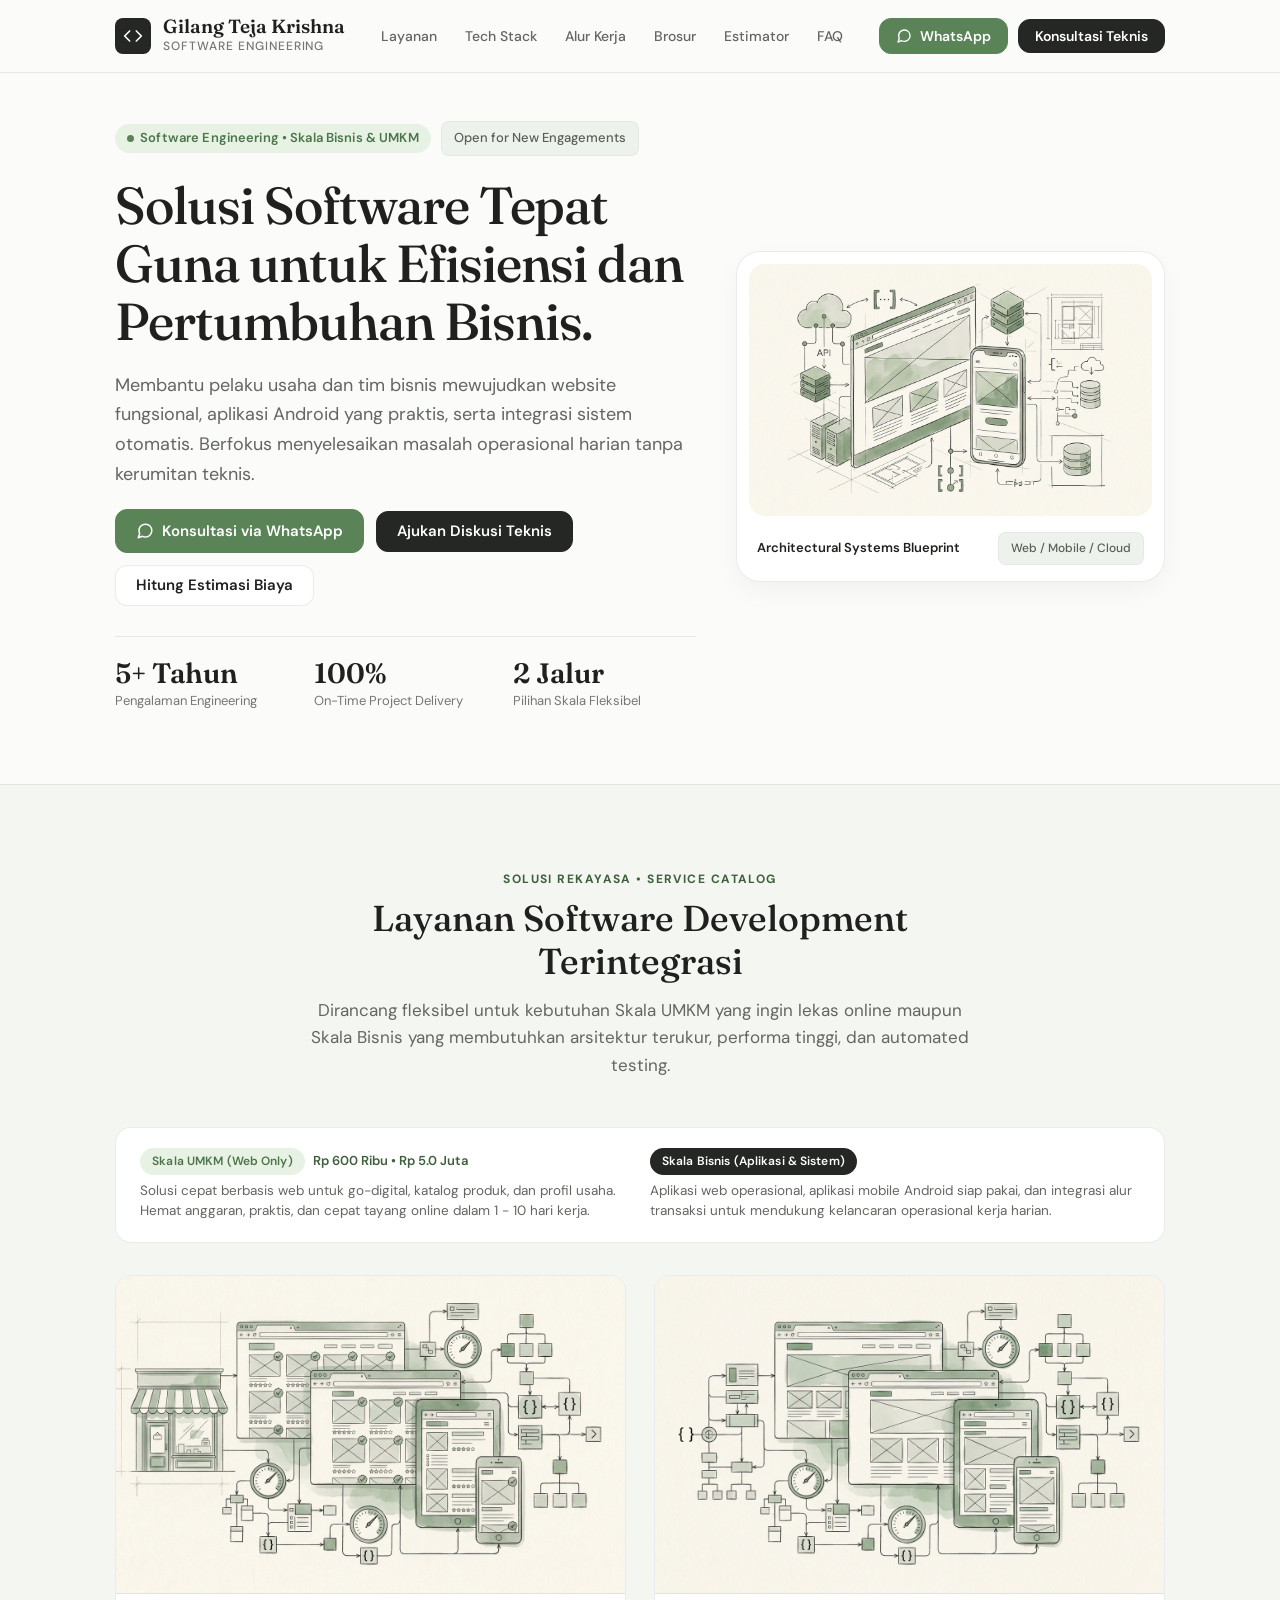
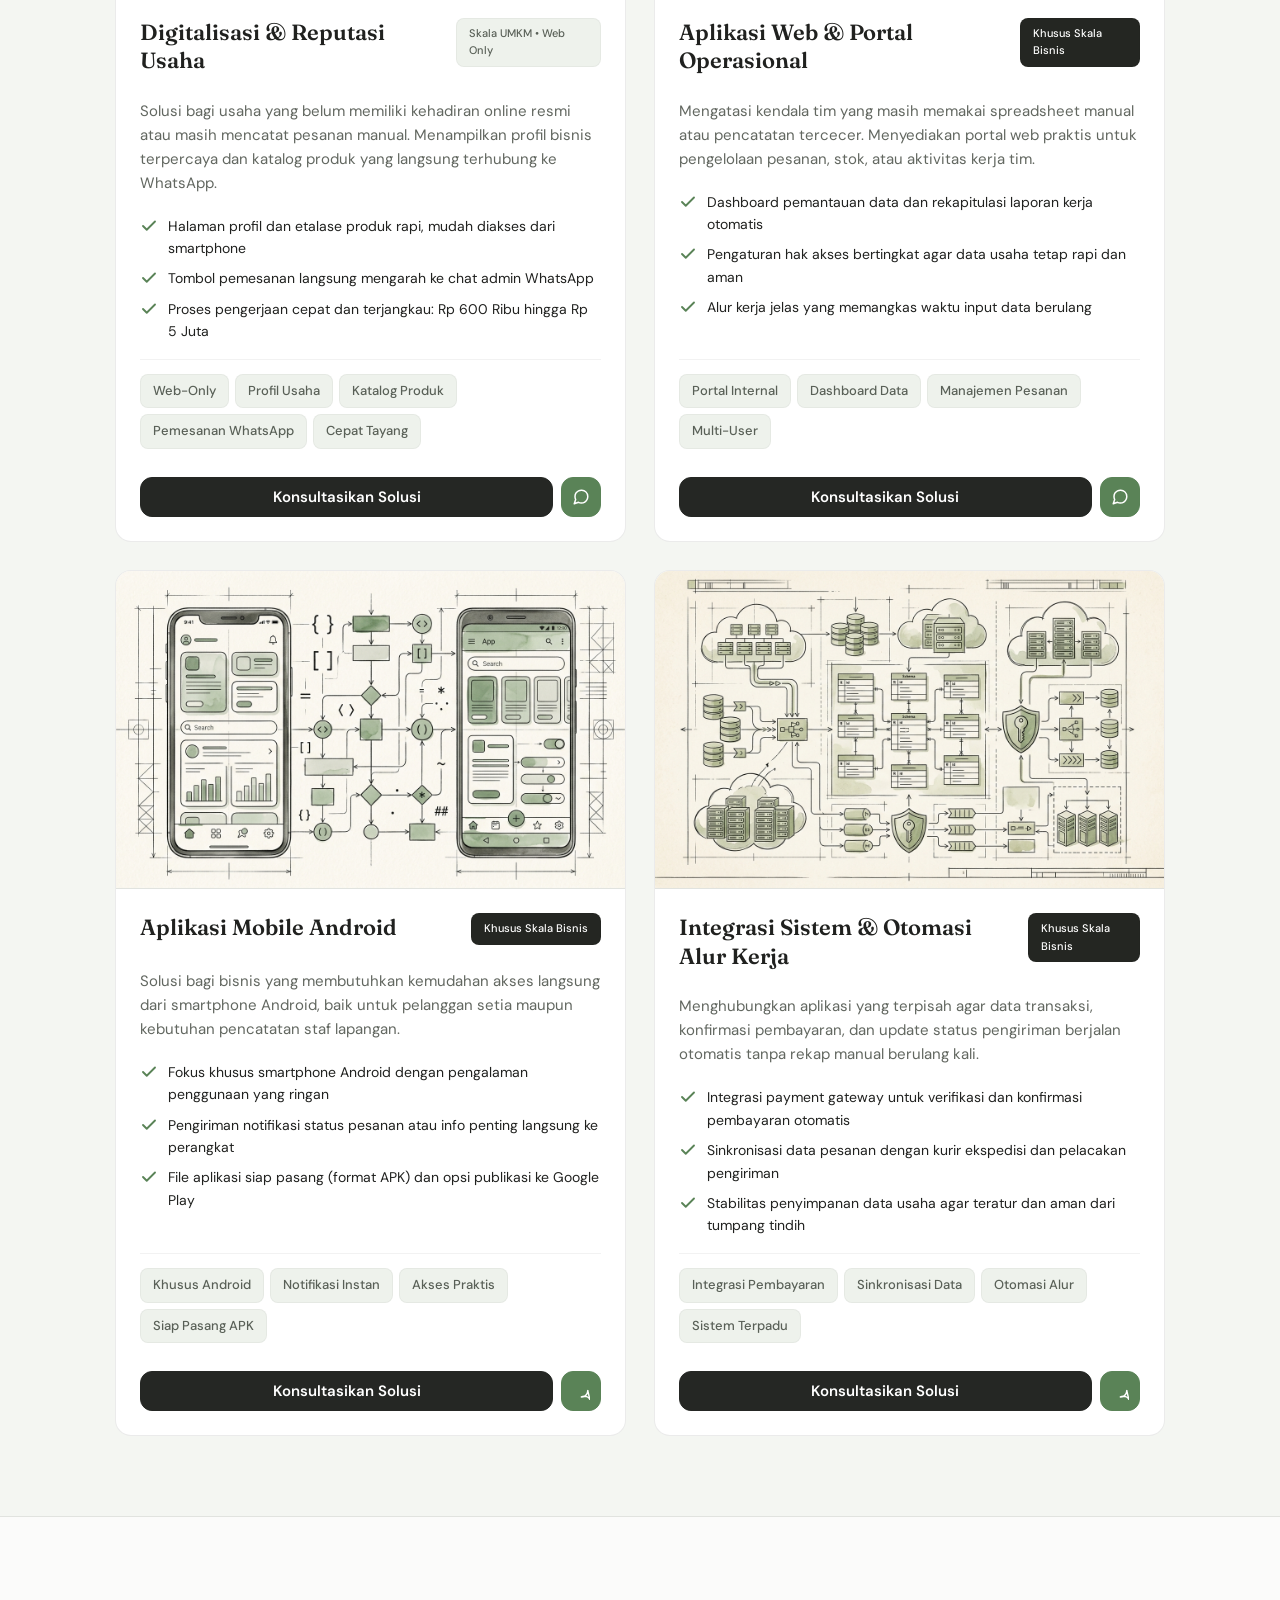
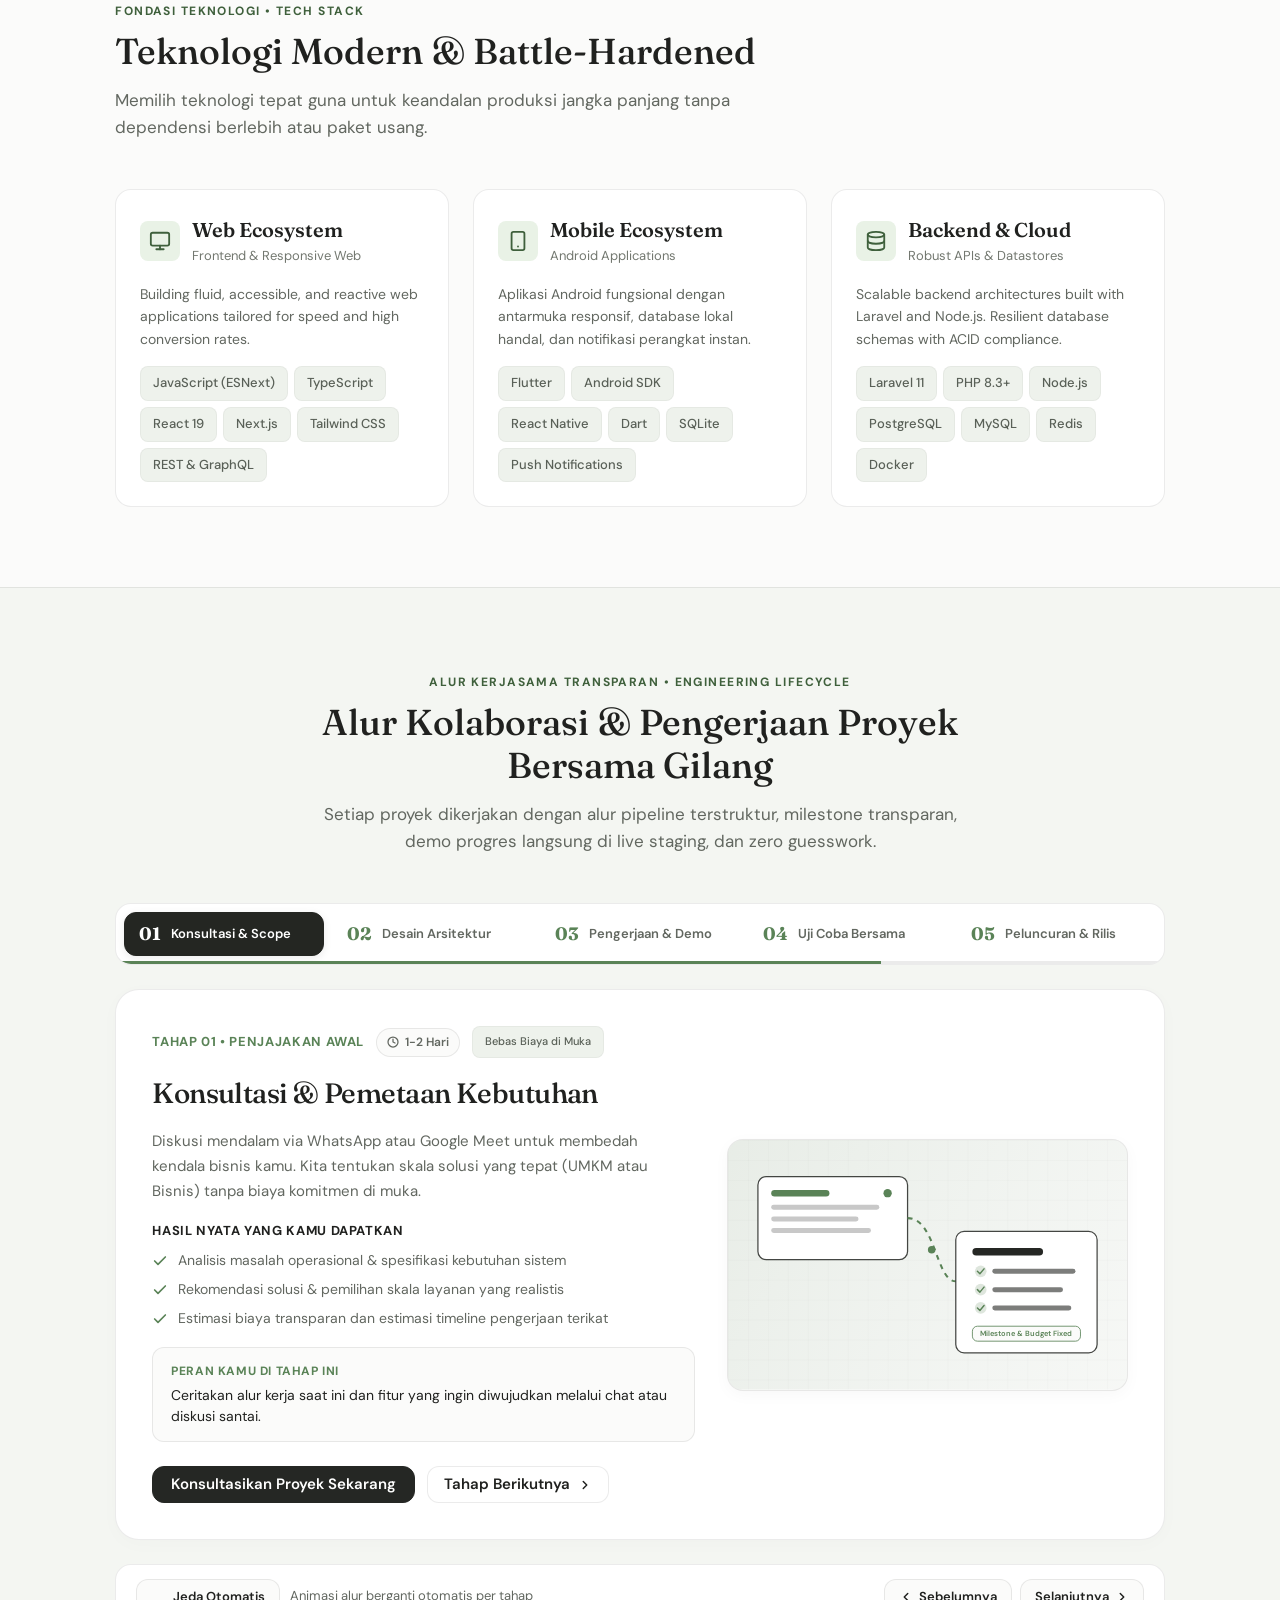
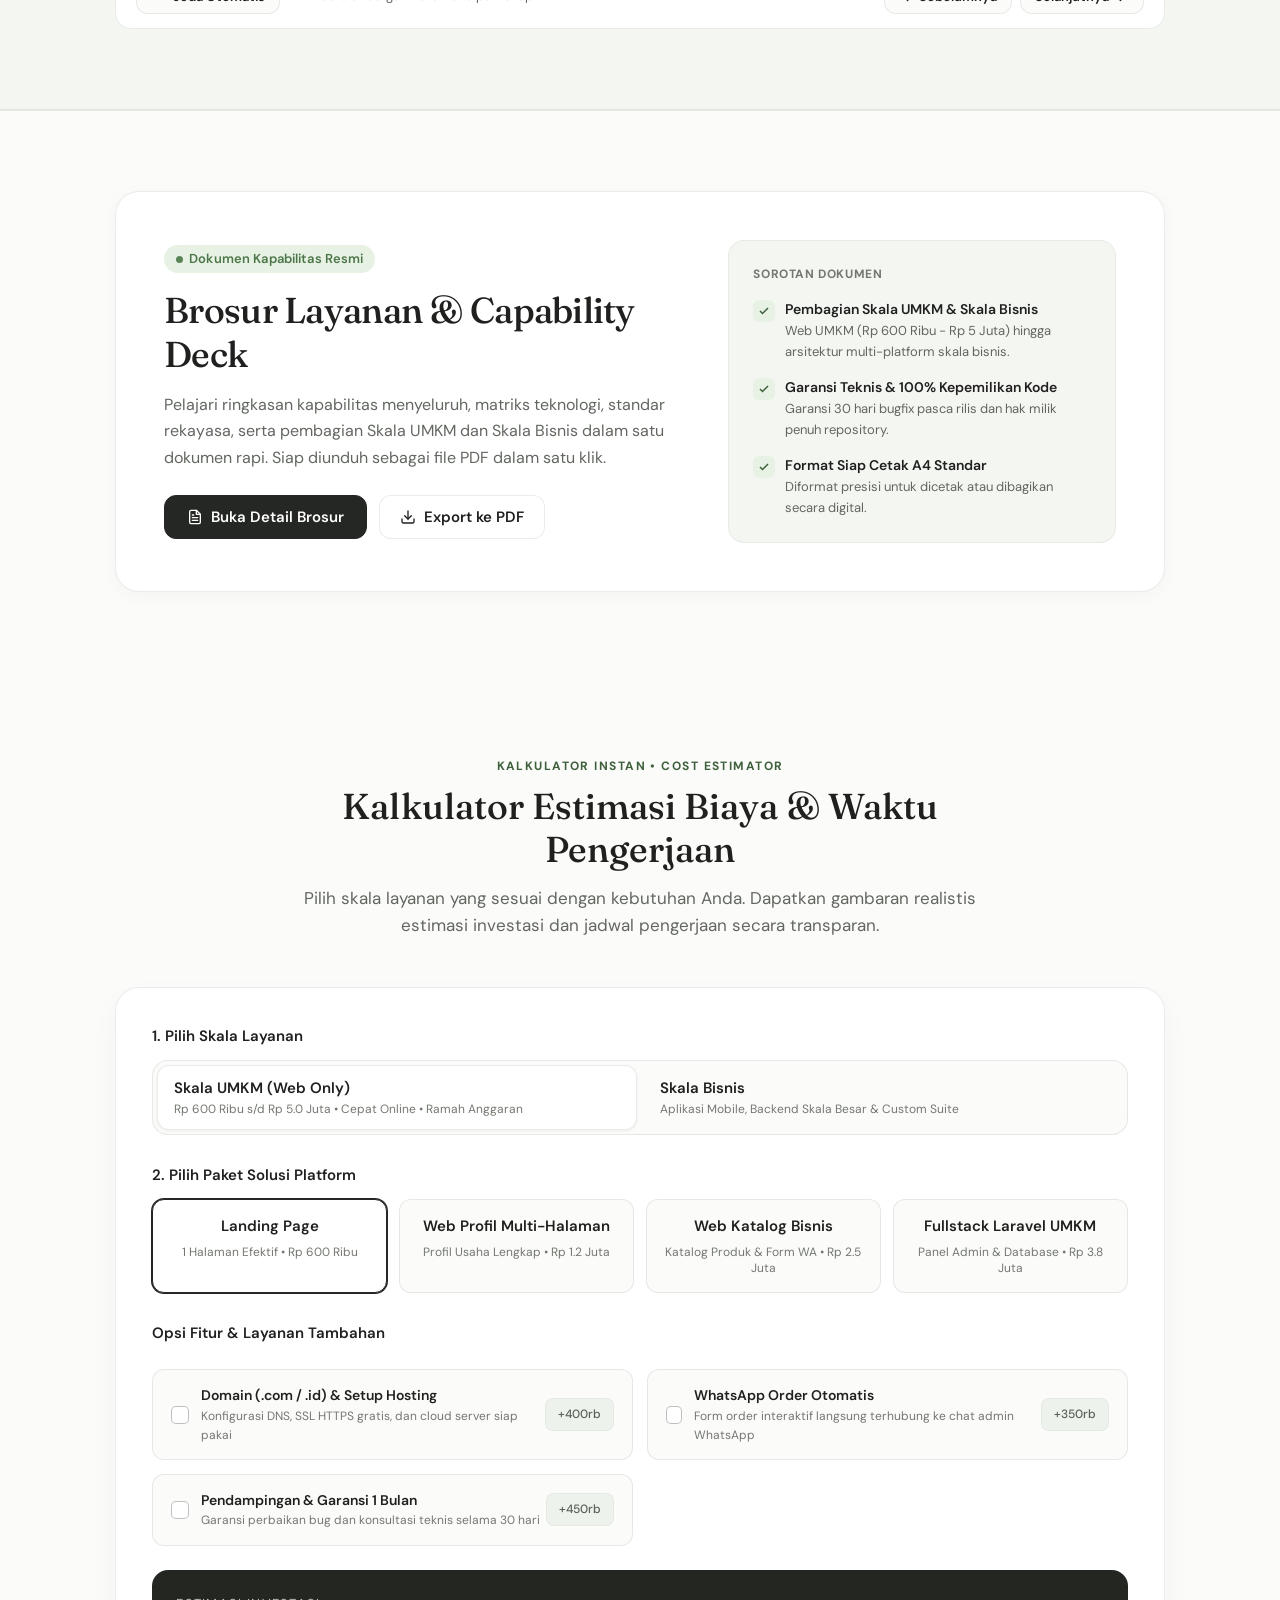
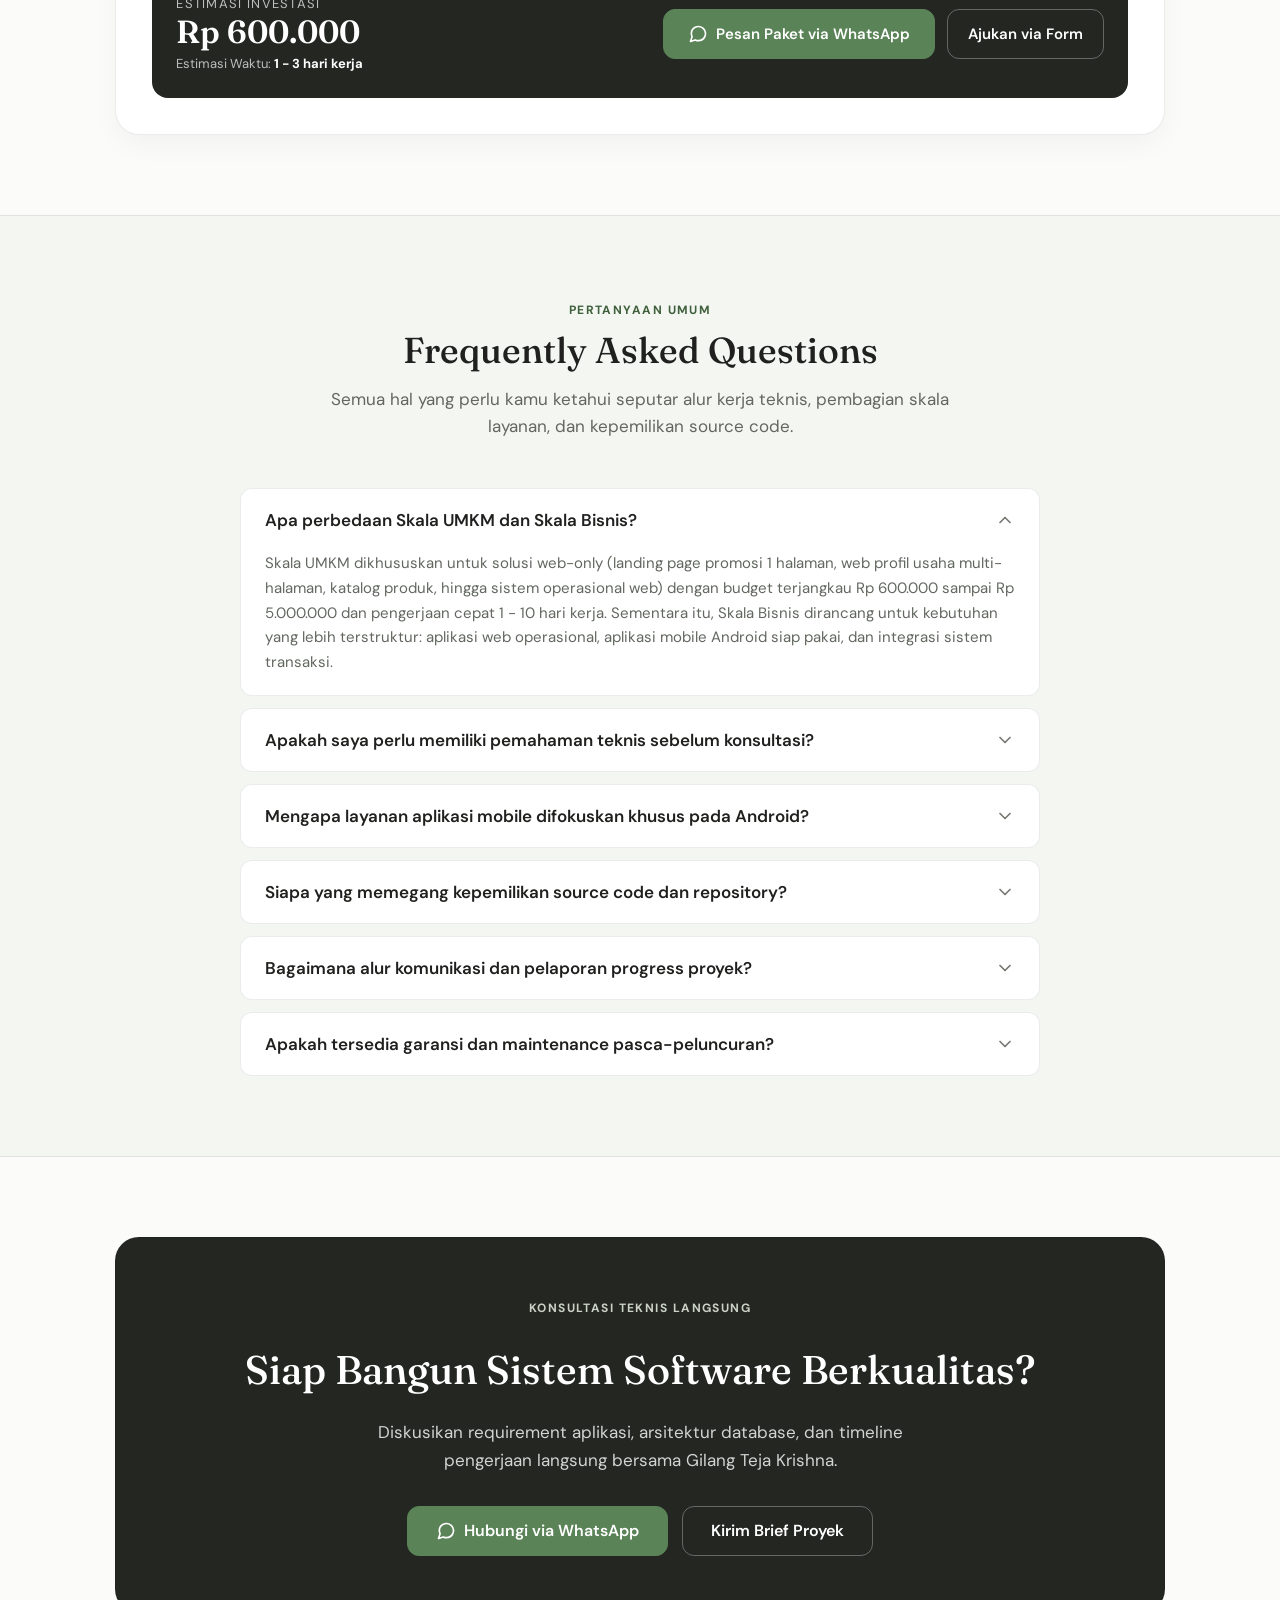
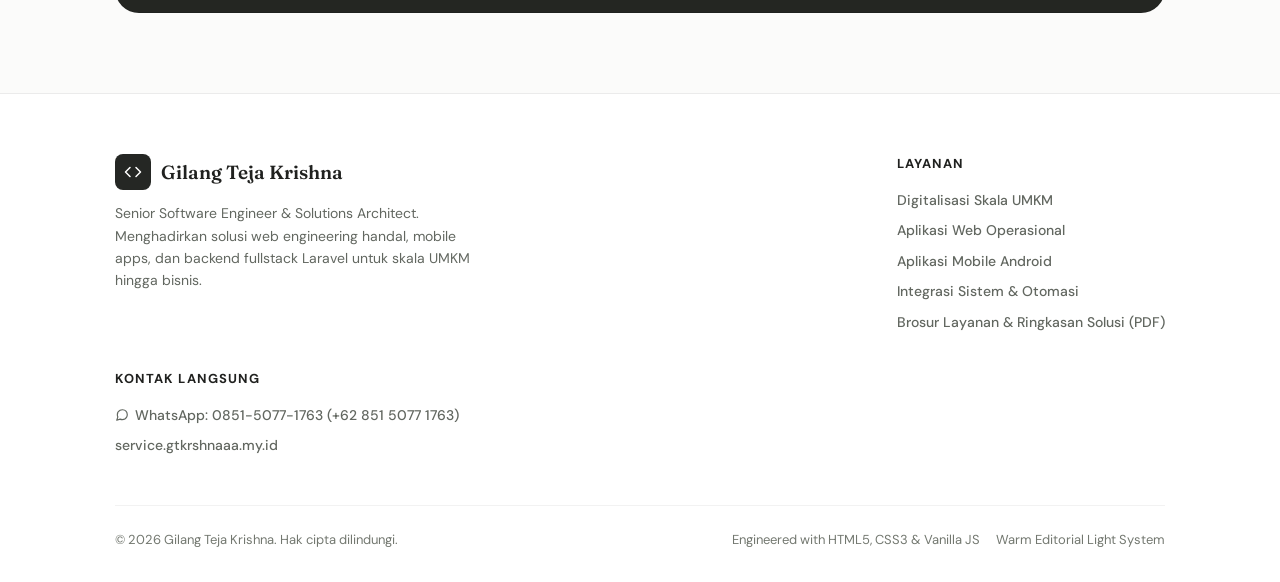
==== commit 00f365fd: "feat(ux): implement interactive animated collaboration workflow pipeline (refs #28)" ====
--- a/index.html
+++ b/index.html
@@ -513,48 +513,151 @@
     </div>
   </section>
 
-  <!-- Engineering Process Roadmap -->
+  <!-- Engineering Collaboration Process & Interactive Workflow -->
   <section id="process" class="section section-alt">
     <div class="container">
       <div class="section-header text-center">
-        <span class="eyebrow">Standar Eksekusi &bull; Engineering Process</span>
-        <h2 class="section-title">Siklus Pengerjaan Rekayasa Perangkat Lunak</h2>
+        <span class="eyebrow">Alur Kerjasama Transparan &bull; Engineering Lifecycle</span>
+        <h2 class="section-title">Alur Kolaborasi &amp; Pengerjaan Proyek Bersama Gilang</h2>
         <p class="section-description">
-          Setiap proyek dikerjakan dengan alur pipeline terstruktur, milestone transparan, versioned git commits, dan zero guesswork.
+          Setiap proyek dikerjakan dengan alur pipeline terstruktur, milestone transparan, demo progres langsung di live staging, dan zero guesswork.
         </p>
       </div>
 
-      <div class="grid-4">
-        <div class="workflow-card">
-          <div class="workflow-step-num">01</div>
-          <h3 style="font-size: 1.125rem; font-weight: 600;">Analisis &amp; Desain Arsitektur</h3>
-          <p style="font-size: 0.875rem; color: var(--text-secondary); line-height: 1.6;">
-            Deep technical discovery, perancangan kontrak API, pemodelan skema database relasional, dan penyusunan roadmap sprint.
-          </p>
-        </div>
-
-        <div class="workflow-card">
-          <div class="workflow-step-num">02</div>
-          <h3 style="font-size: 1.125rem; font-weight: 600;">Sprint Pengerjaan Modular</h3>
-          <p style="font-size: 0.875rem; color: var(--text-secondary); line-height: 1.6;">
-            Implementasi modular mematuhi single responsibility principle, standar clean code, dan pengetikan data ketat (type-safe).
-          </p>
-        </div>
-
-        <div class="workflow-card">
-          <div class="workflow-step-num">03</div>
-          <h3 style="font-size: 1.125rem; font-weight: 600;">Pengujian Menyeluruh (Testing)</h3>
-          <p style="font-size: 0.875rem; color: var(--text-secondary); line-height: 1.6;">
-            Automated integration tests, pemeriksaan regresi, audit keamanan dasar, dan profiling latensi dalam kondisi realistis.
-          </p>
-        </div>
-
-        <div class="workflow-card">
-          <div class="workflow-step-num">04</div>
-          <h3 style="font-size: 1.125rem; font-weight: 600;">Deployment &amp; Serah Terima</h3>
-          <p style="font-size: 0.875rem; color: var(--text-secondary); line-height: 1.6;">
-            Automasi rilis CI/CD, migrasi zero-downtime, dokumentasi arsitektur lengkap, dan serah terima 100% kepemilikan repository.
-          </p>
+      <div class="workflow-interactive-container" id="workflow-interactive">
+        <!-- Interactive Stepper Tabs -->
+        <div class="wf-stepper-wrapper">
+          <div class="wf-stepper-track" role="tablist" aria-label="Alur Kerjasama Pengerjaan">
+            <button type="button" class="wf-step-tab active" role="tab" aria-selected="true" data-step="0" id="wf-tab-0" aria-controls="wf-panel">
+              <span class="wf-tab-num">01</span>
+              <span class="wf-tab-label">Konsultasi &amp; Scope</span>
+            </button>
+            <button type="button" class="wf-step-tab" role="tab" aria-selected="false" data-step="1" id="wf-tab-1" aria-controls="wf-panel">
+              <span class="wf-tab-num">02</span>
+              <span class="wf-tab-label">Desain Arsitektur</span>
+            </button>
+            <button type="button" class="wf-step-tab" role="tab" aria-selected="false" data-step="2" id="wf-tab-2" aria-controls="wf-panel">
+              <span class="wf-tab-num">03</span>
+              <span class="wf-tab-label">Pengerjaan &amp; Demo</span>
+            </button>
+            <button type="button" class="wf-step-tab" role="tab" aria-selected="false" data-step="3" id="wf-tab-3" aria-controls="wf-panel">
+              <span class="wf-tab-num">04</span>
+              <span class="wf-tab-label">Uji Coba Bersama</span>
+            </button>
+            <button type="button" class="wf-step-tab" role="tab" aria-selected="false" data-step="4" id="wf-tab-4" aria-controls="wf-panel">
+              <span class="wf-tab-num">05</span>
+              <span class="wf-tab-label">Peluncuran &amp; Rilis</span>
+            </button>
+          </div>
+          <div class="wf-progress-line">
+            <div class="wf-progress-fill" id="wf-progress-bar"></div>
+          </div>
+        </div>
+
+        <!-- Stage Showcase Box -->
+        <div class="wf-stage-showcase" id="wf-panel" role="tabpanel" aria-labelledby="wf-tab-0">
+          <div class="wf-stage-content">
+            <div class="wf-stage-meta">
+              <span class="wf-eyebrow-text" id="wf-stage-eyebrow">Tahap 01 &bull; Penjajakan Awal</span>
+              <span class="wf-duration-badge">
+                <svg width="12" height="12" viewBox="0 0 24 24" fill="none" stroke="currentColor" stroke-width="2.5" stroke-linecap="round" stroke-linejoin="round">
+                  <circle cx="12" cy="12" r="10"></circle>
+                  <polyline points="12 6 12 12 16 14"></polyline>
+                </svg>
+                <span id="wf-stage-duration">1-2 Hari</span>
+              </span>
+              <span class="chip" id="wf-stage-badge" style="font-size: 0.6875rem;">Bebas Biaya di Muka</span>
+            </div>
+
+            <h3 class="wf-title-text" id="wf-stage-title">Konsultasi &amp; Pemetaan Kebutuhan</h3>
+
+            <p class="wf-summary-text" id="wf-stage-summary">
+              Diskusi mendalam via WhatsApp atau Google Meet untuk membedah kendala bisnis kamu. Kita tentukan skala solusi yang tepat (UMKM atau Bisnis) tanpa biaya komitmen di muka.
+            </p>
+
+            <div>
+              <div class="wf-deliverables-title">Hasil Nyata yang Kamu Dapatkan</div>
+              <ul class="wf-deliverables-list" id="wf-stage-deliverables">
+                <li class="wf-deliverable-item">
+                  <svg class="wf-check-icon" viewBox="0 0 24 24" fill="none" stroke="currentColor" stroke-width="2.5" stroke-linecap="round" stroke-linejoin="round">
+                    <polyline points="20 6 9 17 4 12"></polyline>
+                  </svg>
+                  <span>Analisis masalah operasional &amp; spesifikasi kebutuhan sistem</span>
+                </li>
+                <li class="wf-deliverable-item">
+                  <svg class="wf-check-icon" viewBox="0 0 24 24" fill="none" stroke="currentColor" stroke-width="2.5" stroke-linecap="round" stroke-linejoin="round">
+                    <polyline points="20 6 9 17 4 12"></polyline>
+                  </svg>
+                  <span>Rekomendasi solusi &amp; pemilihan skala layanan yang realistis</span>
+                </li>
+                <li class="wf-deliverable-item">
+                  <svg class="wf-check-icon" viewBox="0 0 24 24" fill="none" stroke="currentColor" stroke-width="2.5" stroke-linecap="round" stroke-linejoin="round">
+                    <polyline points="20 6 9 17 4 12"></polyline>
+                  </svg>
+                  <span>Estimasi biaya transparan dan estimasi timeline pengerjaan terikat</span>
+                </li>
+              </ul>
+            </div>
+
+            <div class="wf-client-role-box">
+              <span class="wf-client-role-label">Peran Kamu di Tahap Ini</span>
+              <p class="wf-client-role-text" id="wf-stage-client-role">
+                Ceritakan alur kerja saat ini dan fitur yang ingin diwujudkan melalui chat atau diskusi santai.
+              </p>
+            </div>
+
+            <div class="wf-stage-actions">
+              <button class="btn btn-primary" data-open-modal data-service-preselect="Konsultasi Alur Kerjasama" id="wf-cta-btn" style="padding: 10px 18px;">
+                Konsultasikan Proyek Sekarang
+              </button>
+              <button type="button" class="btn btn-secondary" id="wf-next-btn" style="padding: 10px 16px;">
+                Tahap Berikutnya
+                <svg width="14" height="14" viewBox="0 0 24 24" fill="none" stroke="currentColor" stroke-width="2.5" stroke-linecap="round" stroke-linejoin="round">
+                  <polyline points="9 18 15 12 9 6"></polyline>
+                </svg>
+              </button>
+            </div>
+          </div>
+
+          <!-- Animated Visual Simulation Display -->
+          <div class="wf-stage-visual">
+            <div class="wf-visual-wrapper" id="wf-visual-slot">
+              <!-- Rendered via JS dynamically -->
+            </div>
+          </div>
+        </div>
+
+        <!-- Controls Toolbar -->
+        <div class="wf-controls-bar">
+          <div class="wf-controls-left">
+            <button type="button" class="wf-autoplay-btn" id="wf-autoplay-toggle" aria-pressed="true">
+              <span class="wf-autoplay-icon">
+                <svg width="14" height="14" viewBox="0 0 24 24" fill="none" stroke="currentColor" stroke-width="2.5" stroke-linecap="round" stroke-linejoin="round">
+                  <rect x="6" y="4" width="4" height="16" rx="1"></rect>
+                  <rect x="14" y="4" width="4" height="16" rx="1"></rect>
+                </svg>
+              </span>
+              <span class="wf-autoplay-label">Jeda Otomatis</span>
+            </button>
+            <span style="font-size: 0.8125rem; color: var(--text-secondary);">
+              Animasi alur berganti otomatis per tahap
+            </span>
+          </div>
+
+          <div class="wf-controls-right">
+            <button type="button" class="wf-nav-btn" id="wf-prev-btn" aria-label="Tahap Sebelumnya">
+              <svg width="14" height="14" viewBox="0 0 24 24" fill="none" stroke="currentColor" stroke-width="2.5" stroke-linecap="round" stroke-linejoin="round">
+                <polyline points="15 18 9 12 15 6"></polyline>
+              </svg>
+              <span>Sebelumnya</span>
+            </button>
+            <button type="button" class="wf-nav-btn" id="wf-next-btn-2" aria-label="Tahap Selanjutnya">
+              <span>Selanjutnya</span>
+              <svg width="14" height="14" viewBox="0 0 24 24" fill="none" stroke="currentColor" stroke-width="2.5" stroke-linecap="round" stroke-linejoin="round">
+                <polyline points="9 18 15 12 9 6"></polyline>
+              </svg>
+            </button>
+          </div>
         </div>
       </div>
     </div>
--- a/assets/css/sections.css
+++ b/assets/css/sections.css
@@ -302,7 +302,7 @@
   color: #ffffff;
 }
 
-/* Workflow Step Card */
+/* Workflow Step Card (Fallback & Base) */
 .workflow-card {
   padding: 28px;
   background-color: var(--surface-card);
@@ -319,6 +319,431 @@
   font-size: 1.5rem;
   font-weight: 700;
   color: var(--accent-sage);
+}
+
+/* Interactive Collaboration Workflow Pipeline */
+.workflow-interactive-container {
+  display: flex;
+  flex-direction: column;
+  gap: 24px;
+  margin-top: 36px;
+}
+
+/* Stepper Tabs Bar */
+.wf-stepper-wrapper {
+  position: relative;
+  background-color: var(--surface-card);
+  border: 1px solid var(--border-hairline);
+  border-radius: var(--radius-lg);
+  padding: 8px;
+  overflow: hidden;
+}
+
+.wf-stepper-track {
+  display: grid;
+  grid-template-columns: repeat(5, 1fr);
+  gap: 8px;
+}
+
+.wf-step-tab {
+  display: flex;
+  align-items: center;
+  gap: 10px;
+  padding: 12px 14px;
+  background: transparent;
+  border: 1px solid transparent;
+  border-radius: var(--radius-md);
+  cursor: pointer;
+  text-align: left;
+  transition: all var(--transition-fast);
+  color: var(--text-secondary);
+  font-family: var(--font-body);
+}
+
+.wf-step-tab:hover {
+  background-color: var(--canvas-bg);
+  color: var(--text-primary);
+}
+
+.wf-step-tab.active {
+  background-color: var(--surface-dark);
+  color: #ffffff;
+  border-color: var(--surface-dark);
+  box-shadow: 0 2px 8px rgba(0, 0, 0, 0.08);
+}
+
+.wf-tab-num {
+  font-family: var(--font-display);
+  font-weight: 700;
+  font-size: 1.125rem;
+  line-height: 1;
+  color: var(--accent-sage);
+  flex-shrink: 0;
+}
+
+.wf-step-tab.active .wf-tab-num {
+  color: var(--accent-sage-light);
+}
+
+.wf-tab-label {
+  font-size: 0.8125rem;
+  font-weight: 600;
+  line-height: 1.3;
+  white-space: nowrap;
+  overflow: hidden;
+  text-overflow: ellipsis;
+}
+
+.wf-progress-line {
+  position: absolute;
+  bottom: 0;
+  left: 0;
+  height: 3px;
+  width: 100%;
+  background-color: var(--border-hairline);
+}
+
+.wf-progress-fill {
+  height: 100%;
+  width: 0%;
+  background-color: var(--accent-sage);
+  transition: width 0.05s linear;
+}
+
+/* Workflow Stage Showcase Box */
+.wf-stage-showcase {
+  background-color: var(--surface-card);
+  border: 1px solid var(--border-hairline);
+  border-radius: var(--radius-xl);
+  display: grid;
+  grid-template-columns: 1.15fr 0.85fr;
+  gap: 32px;
+  padding: 36px;
+  align-items: center;
+  box-shadow: 0 4px 20px rgba(0, 0, 0, 0.02);
+}
+
+.wf-stage-content {
+  display: flex;
+  flex-direction: column;
+  gap: 18px;
+}
+
+.wf-stage-meta {
+  display: flex;
+  align-items: center;
+  gap: 12px;
+  flex-wrap: wrap;
+}
+
+.wf-eyebrow-text {
+  font-size: 0.8125rem;
+  font-weight: 700;
+  text-transform: uppercase;
+  letter-spacing: 0.05em;
+  color: var(--accent-sage);
+}
+
+.wf-duration-badge {
+  display: inline-flex;
+  align-items: center;
+  gap: 6px;
+  padding: 4px 10px;
+  border-radius: 9999px;
+  font-size: 0.75rem;
+  font-weight: 600;
+  background-color: var(--canvas-bg);
+  border: 1px solid var(--border-hairline);
+  color: var(--text-secondary);
+}
+
+.wf-title-text {
+  font-family: var(--font-display);
+  font-size: 1.75rem;
+  font-weight: 500;
+  line-height: 1.25;
+  color: var(--text-primary);
+  letter-spacing: -0.02em;
+  margin: 0;
+}
+
+.wf-summary-text {
+  font-size: 0.9375rem;
+  color: var(--text-secondary);
+  line-height: 1.65;
+  margin: 0;
+}
+
+.wf-deliverables-title {
+  font-size: 0.8125rem;
+  font-weight: 700;
+  text-transform: uppercase;
+  letter-spacing: 0.05em;
+  color: var(--text-primary);
+  margin-bottom: 8px;
+}
+
+.wf-deliverables-list {
+  list-style: none;
+  padding: 0;
+  margin: 0;
+  display: flex;
+  flex-direction: column;
+  gap: 8px;
+}
+
+.wf-deliverable-item {
+  display: flex;
+  align-items: flex-start;
+  gap: 10px;
+  font-size: 0.875rem;
+  color: var(--text-secondary);
+  line-height: 1.5;
+}
+
+.wf-check-icon {
+  width: 16px;
+  height: 16px;
+  color: var(--accent-sage);
+  flex-shrink: 0;
+  margin-top: 3px;
+}
+
+.wf-client-role-box {
+  background-color: var(--canvas-bg);
+  border: 1px solid var(--border-hairline);
+  border-radius: var(--radius-md);
+  padding: 14px 18px;
+  display: flex;
+  flex-direction: column;
+  gap: 4px;
+}
+
+.wf-client-role-label {
+  font-size: 0.75rem;
+  font-weight: 700;
+  text-transform: uppercase;
+  letter-spacing: 0.05em;
+  color: var(--accent-sage);
+}
+
+.wf-client-role-text {
+  font-size: 0.875rem;
+  color: var(--text-primary);
+  line-height: 1.5;
+  margin: 0;
+}
+
+/* Stage Actions Toolbar */
+.wf-stage-actions {
+  display: flex;
+  align-items: center;
+  gap: 12px;
+  flex-wrap: wrap;
+  margin-top: 6px;
+}
+
+/* Visual Canvas Slot */
+.wf-stage-visual {
+  width: 100%;
+  display: flex;
+  align-items: center;
+  justify-content: center;
+}
+
+.wf-visual-wrapper {
+  width: 100%;
+  max-width: 480px;
+  border-radius: var(--radius-lg);
+  overflow: hidden;
+  border: 1px solid var(--border-hairline);
+  background-color: var(--canvas-bg);
+  box-shadow: 0 4px 16px rgba(0, 0, 0, 0.03);
+}
+
+.wf-svg {
+  width: 100%;
+  height: auto;
+  display: block;
+}
+
+/* Controls Navigation Bar */
+.wf-controls-bar {
+  display: flex;
+  align-items: center;
+  justify-content: space-between;
+  padding: 14px 20px;
+  background-color: var(--surface-card);
+  border: 1px solid var(--border-hairline);
+  border-radius: var(--radius-lg);
+  gap: 16px;
+  flex-wrap: wrap;
+}
+
+.wf-controls-left {
+  display: flex;
+  align-items: center;
+  gap: 10px;
+}
+
+.wf-autoplay-btn {
+  display: inline-flex;
+  align-items: center;
+  gap: 8px;
+  padding: 8px 14px;
+  border-radius: var(--radius-md);
+  border: 1px solid var(--border-hairline);
+  background-color: var(--canvas-bg);
+  color: var(--text-primary);
+  font-size: 0.8125rem;
+  font-weight: 600;
+  cursor: pointer;
+  transition: all var(--transition-fast);
+}
+
+.wf-autoplay-btn:hover {
+  background-color: var(--border-hairline);
+}
+
+.wf-autoplay-icon {
+  width: 14px;
+  height: 14px;
+  display: flex;
+  align-items: center;
+  justify-content: center;
+  flex-shrink: 0;
+}
+
+.wf-controls-right {
+  display: flex;
+  align-items: center;
+  gap: 8px;
+}
+
+.wf-nav-btn {
+  display: inline-flex;
+  align-items: center;
+  gap: 6px;
+  padding: 8px 14px;
+  border-radius: var(--radius-md);
+  border: 1px solid var(--border-hairline);
+  background-color: var(--canvas-bg);
+  color: var(--text-primary);
+  font-size: 0.8125rem;
+  font-weight: 600;
+  cursor: pointer;
+  transition: all var(--transition-fast);
+}
+
+.wf-nav-btn:hover {
+  background-color: var(--surface-dark);
+  color: #ffffff;
+  border-color: var(--surface-dark);
+}
+
+/* SVG Keyframe Animations */
+@keyframes wfPulseDotAnim {
+  0% { transform: scale(0.9); opacity: 0.6; }
+  50% { transform: scale(1.4); opacity: 1; }
+  100% { transform: scale(0.9); opacity: 0.6; }
+}
+
+@keyframes wfBeamFlow {
+  0% { stroke-dashoffset: 24; }
+  100% { stroke-dashoffset: 0; }
+}
+
+@keyframes wfBlinkAnim {
+  0%, 100% { opacity: 1; }
+  50% { opacity: 0.3; }
+}
+
+@keyframes wfCardPopAnim {
+  0% { transform: translateY(0); }
+  50% { transform: translateY(-4px); }
+  100% { transform: translateY(0); }
+}
+
+.wf-anim-pulse-dot,
+.wf-anim-pulse-h1,
+.wf-anim-pulse-h2 {
+  transform-origin: center;
+  animation: wfPulseDotAnim 2s infinite ease-in-out;
+}
+
+.wf-anim-beam,
+.wf-anim-line-1,
+.wf-anim-line-2 {
+  animation: wfBeamFlow 1.5s linear infinite;
+}
+
+.wf-anim-blink {
+  animation: wfBlinkAnim 1.2s ease-in-out infinite;
+}
+
+.wf-anim-card-pop1 {
+  animation: wfCardPopAnim 3s ease-in-out infinite;
+}
+
+.wf-anim-card-pop2 {
+  animation: wfCardPopAnim 3s ease-in-out infinite 1.5s;
+}
+
+@media (prefers-reduced-motion: reduce) {
+  .wf-anim-pulse-dot,
+  .wf-anim-pulse-h1,
+  .wf-anim-pulse-h2,
+  .wf-anim-beam,
+  .wf-anim-line-1,
+  .wf-anim-line-2,
+  .wf-anim-blink,
+  .wf-anim-card-pop1,
+  .wf-anim-card-pop2 {
+    animation: none !important;
+  }
+}
+
+/* Responsive Overrides for Workflow Component */
+@media (max-width: 1024px) {
+  .wf-stage-showcase {
+    grid-template-columns: 1fr;
+    gap: 28px;
+    padding: 28px;
+  }
+  .wf-stage-visual {
+    order: -1;
+  }
+}
+
+@media (max-width: 768px) {
+  .wf-stepper-track {
+    display: flex;
+    overflow-x: auto;
+    -webkit-overflow-scrolling: touch;
+    scrollbar-width: none;
+    padding-bottom: 4px;
+  }
+  .wf-stepper-track::-webkit-scrollbar {
+    display: none;
+  }
+  .wf-step-tab {
+    flex-shrink: 0;
+    min-width: 140px;
+  }
+  .wf-stage-showcase {
+    padding: 20px;
+  }
+  .wf-title-text {
+    font-size: 1.375rem;
+  }
+  .wf-controls-bar {
+    flex-direction: column;
+    align-items: stretch;
+  }
+  .wf-controls-left,
+  .wf-controls-right {
+    justify-content: center;
+  }
 }
 
 /* FAQ Accordion */
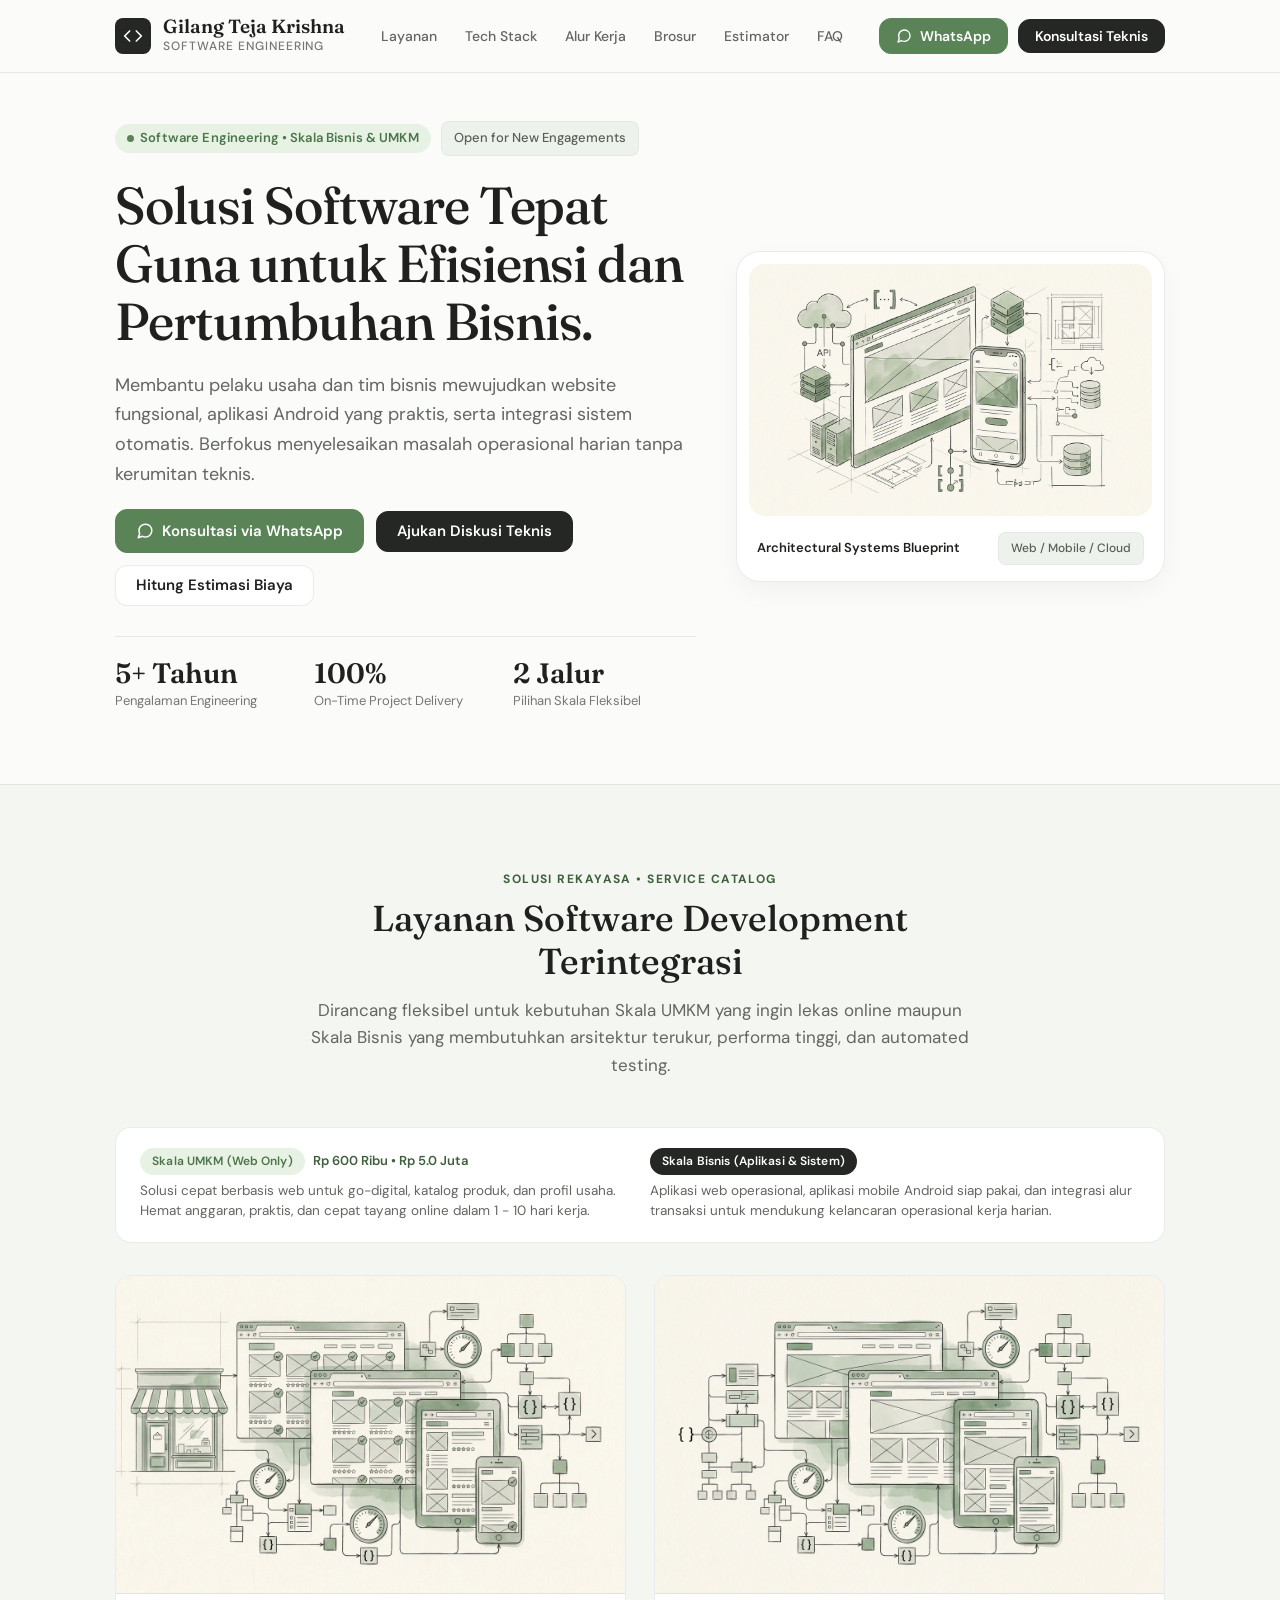
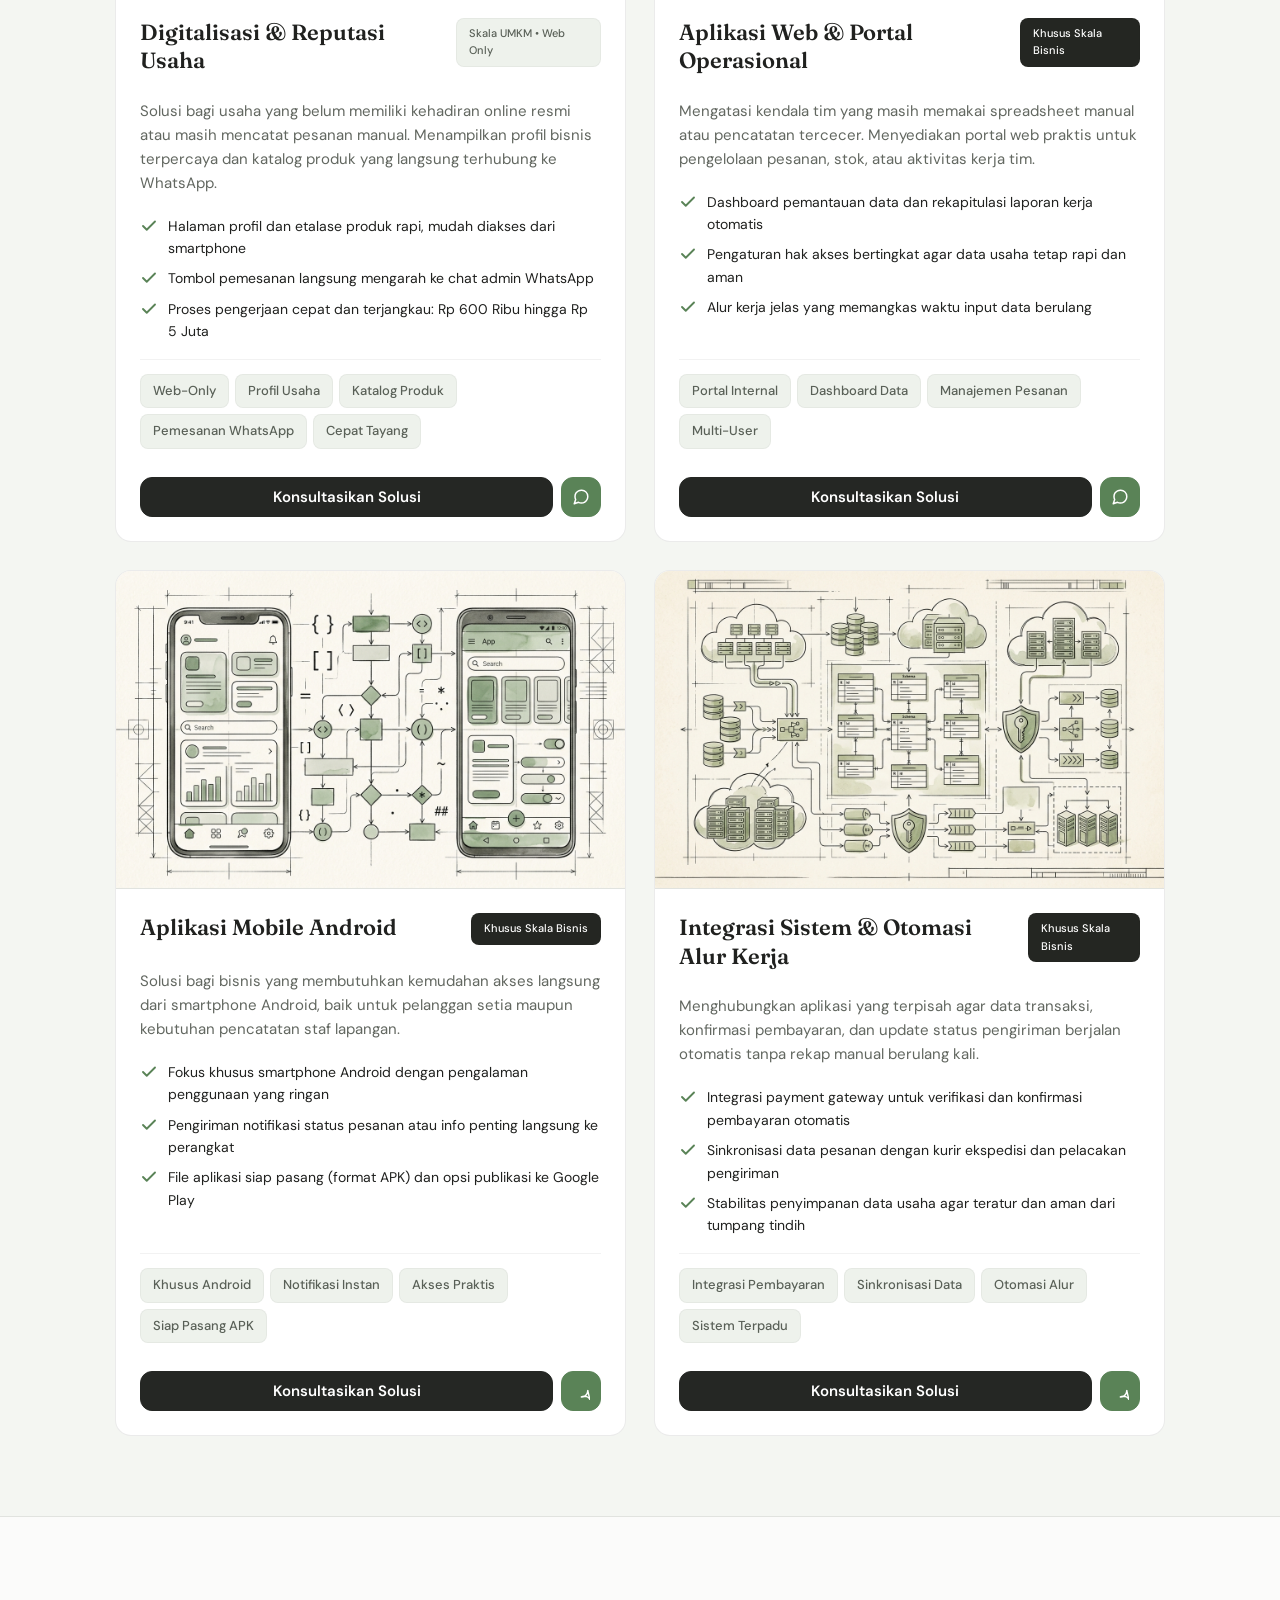
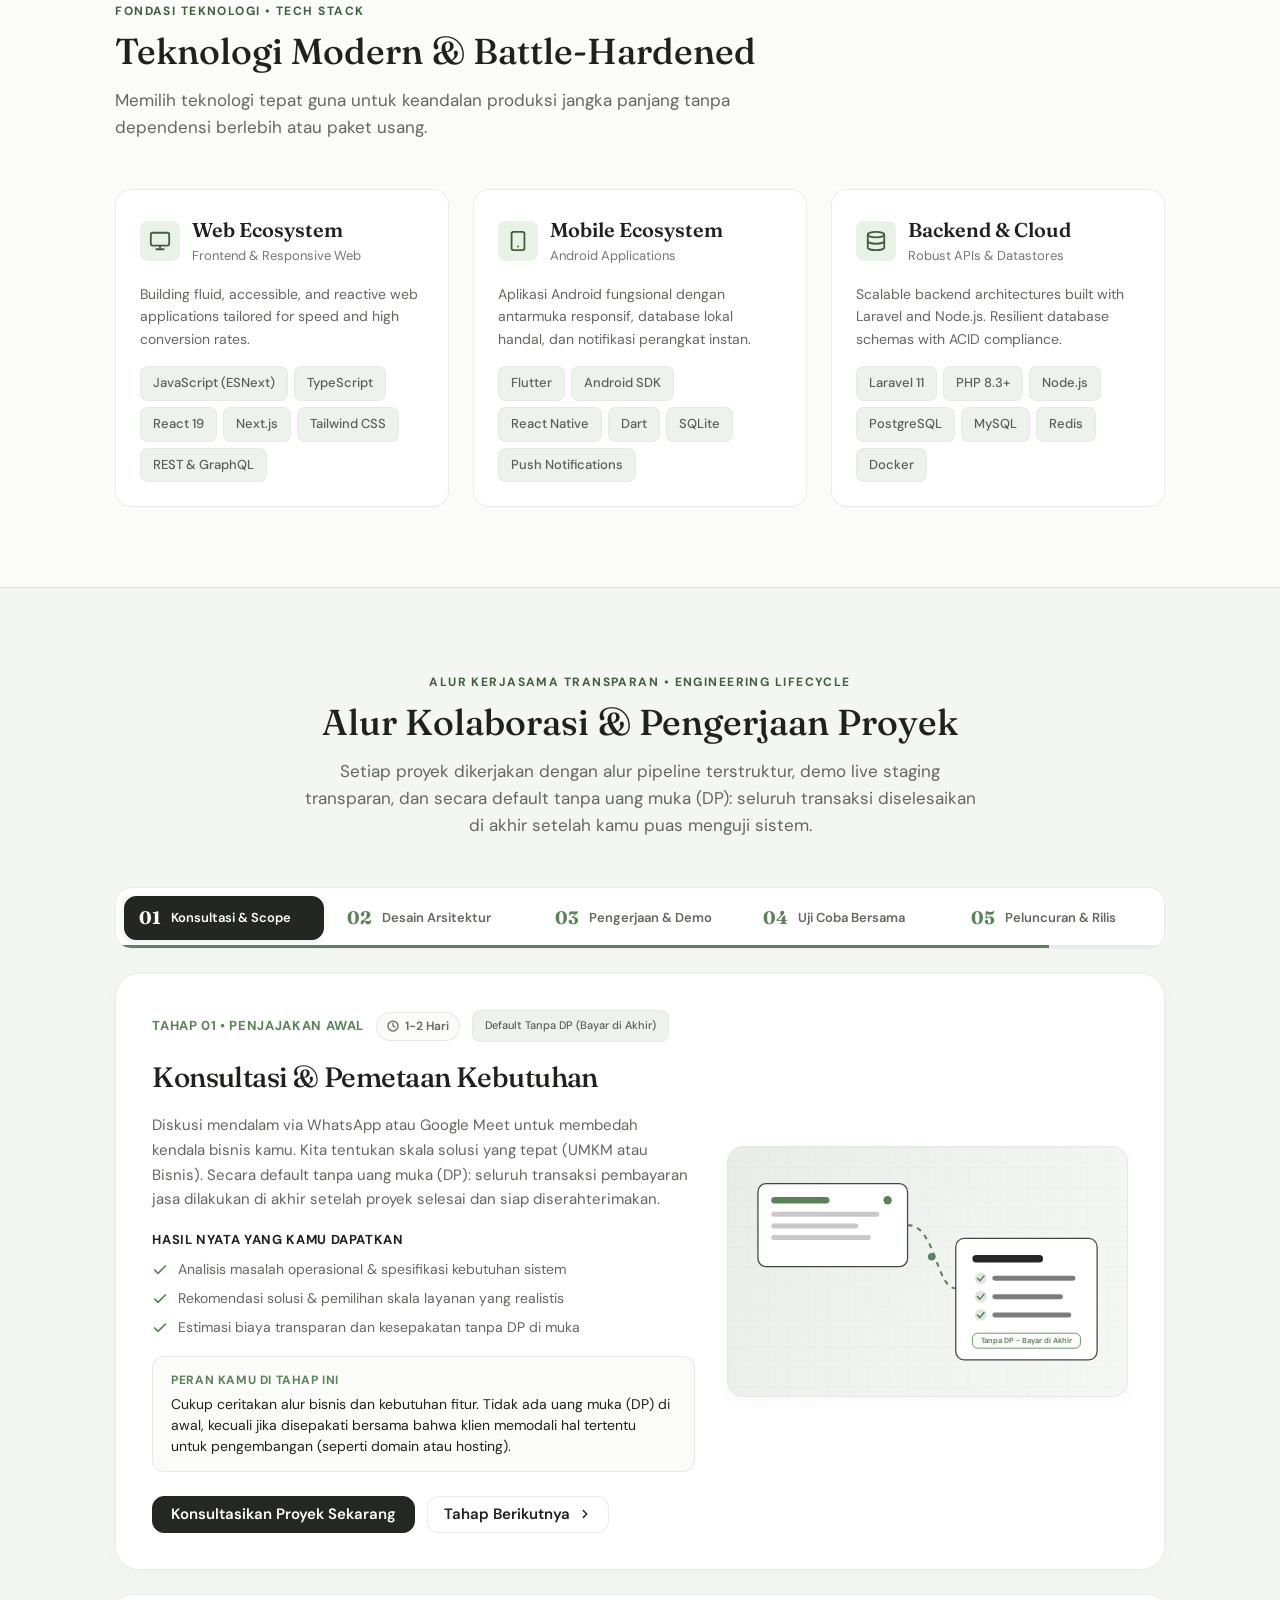
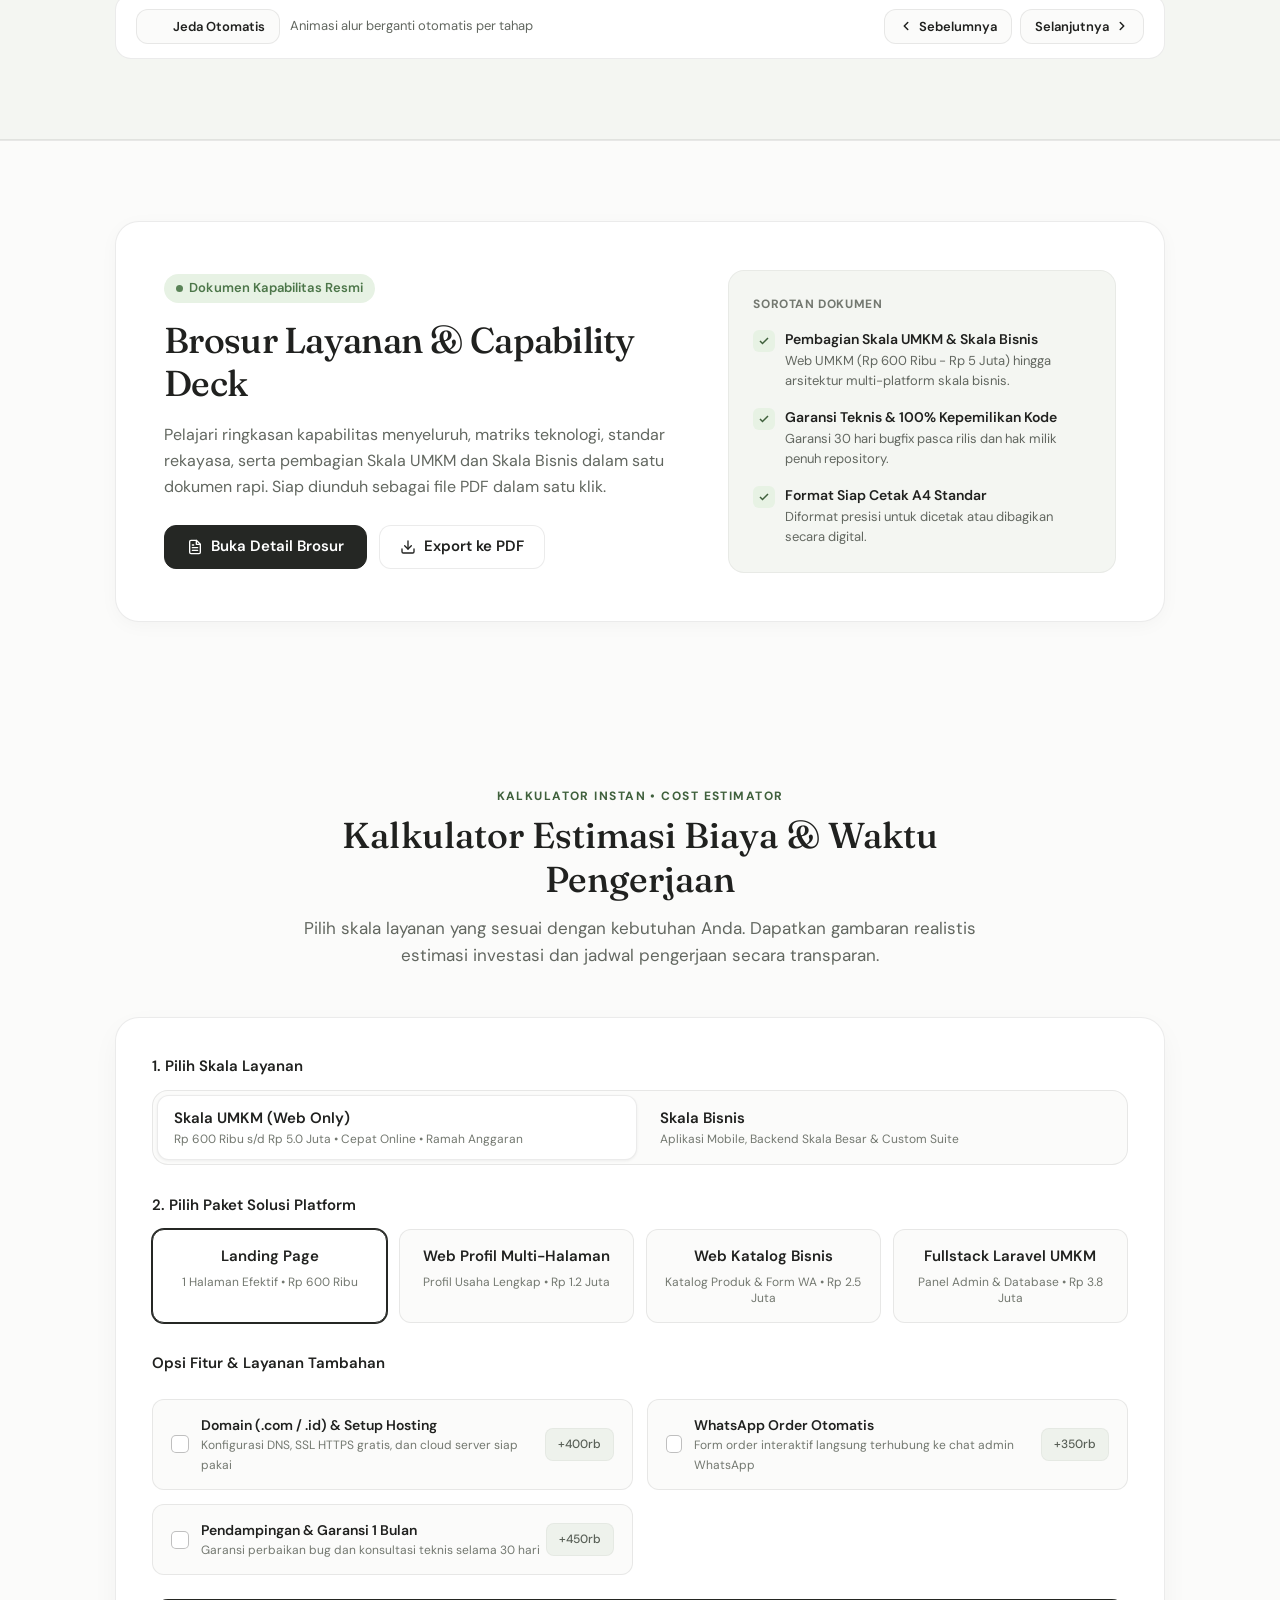
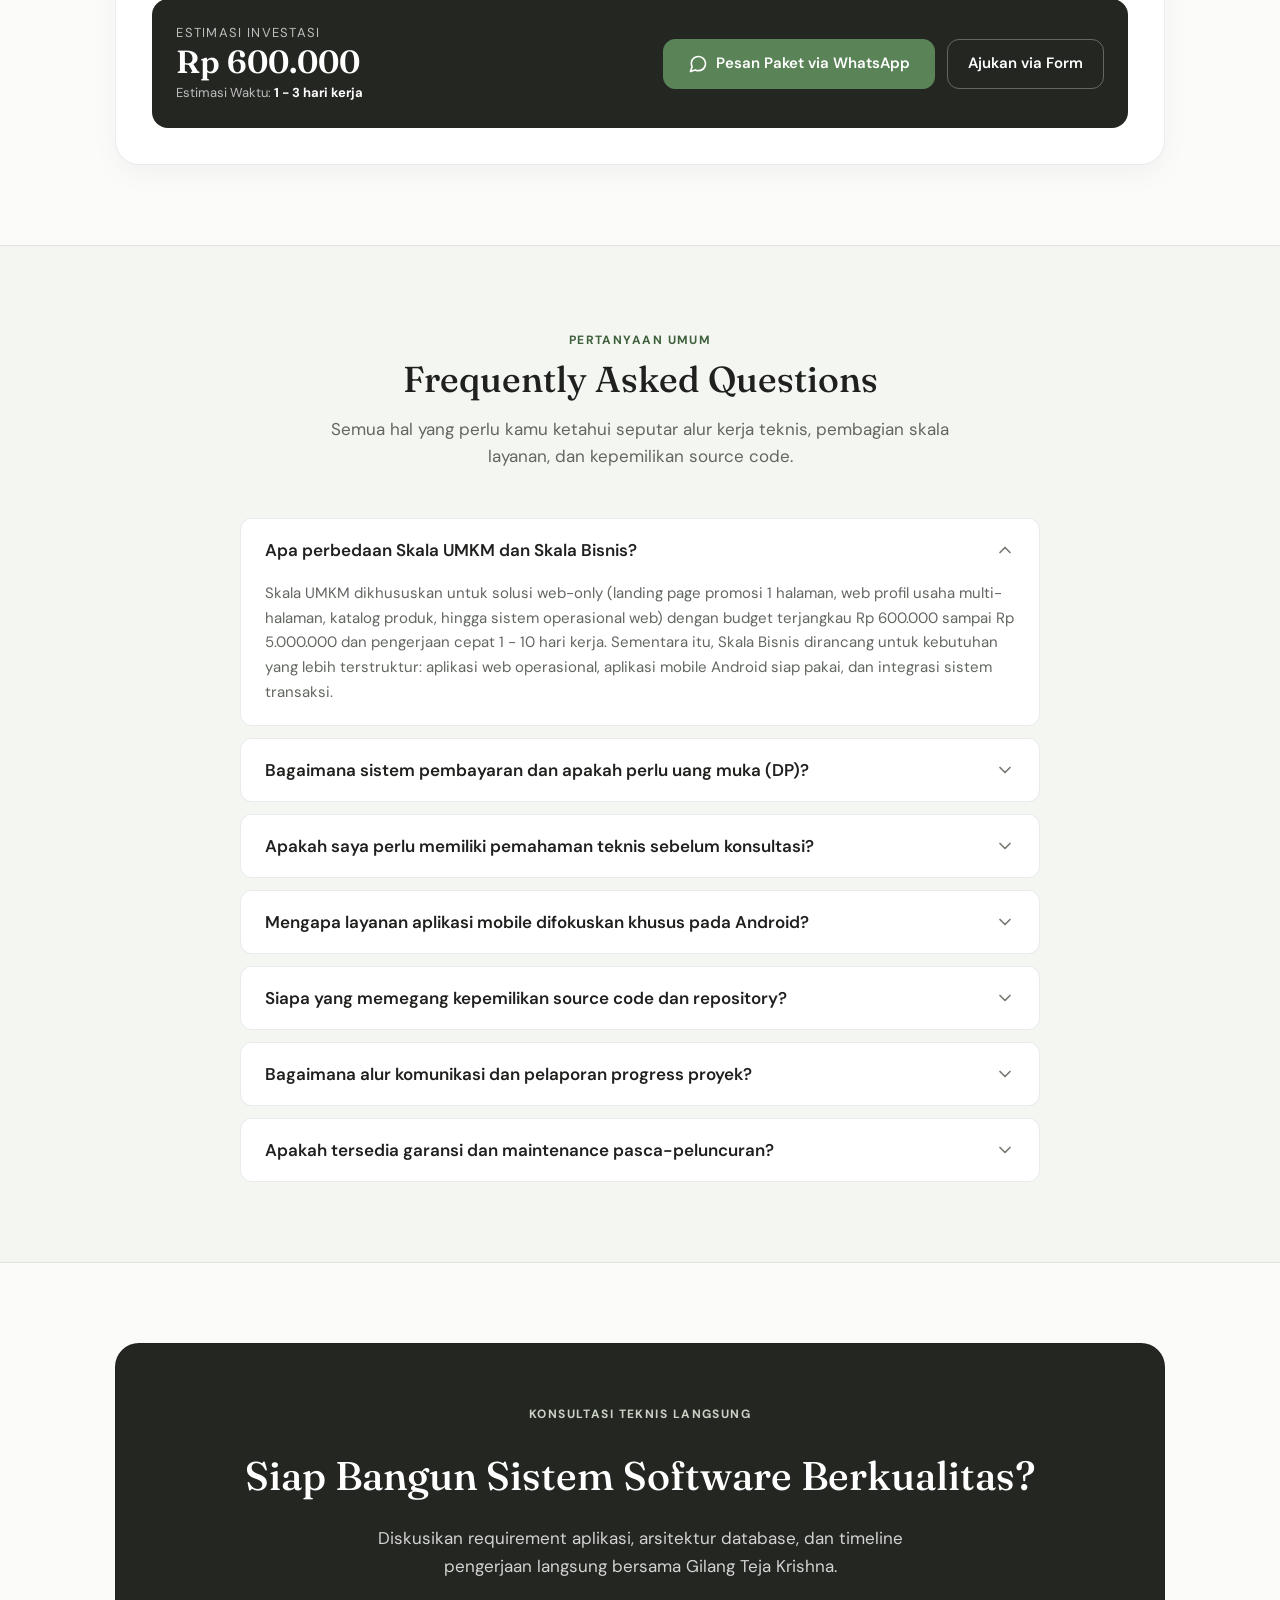
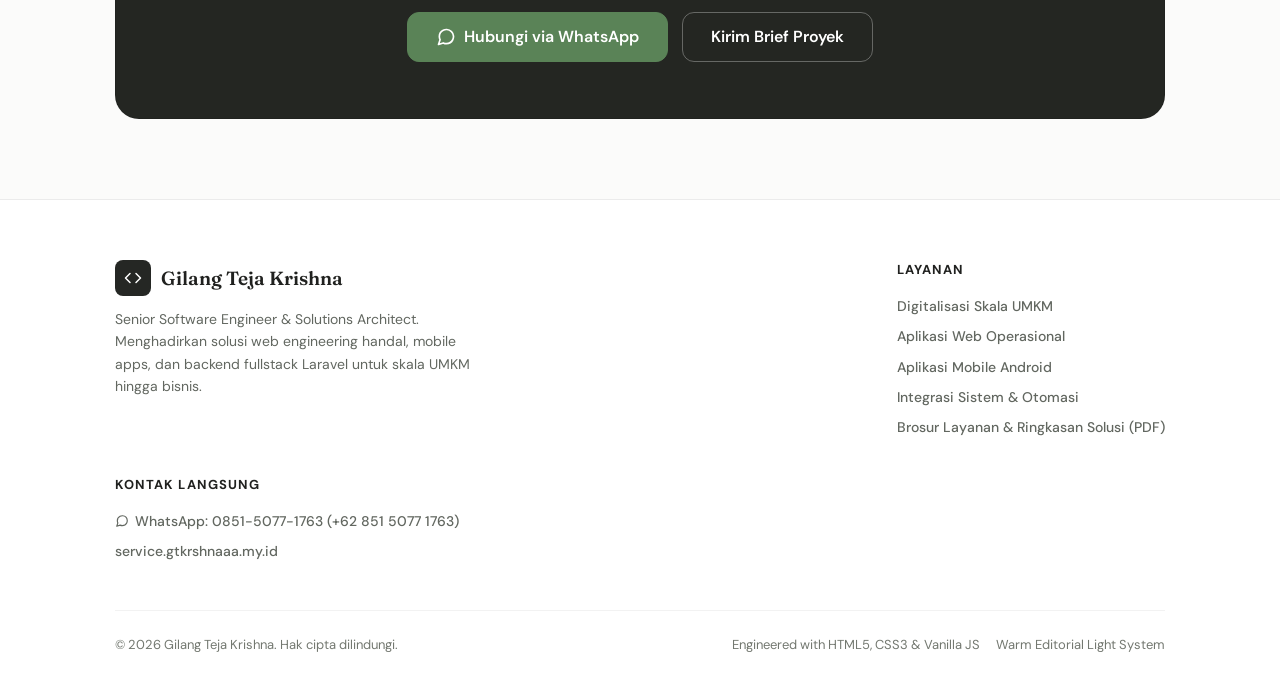
==== commit d1286554: "fix(copy): remove personal suffix from workflow title and emphasize zero-dp pay-at-end policy (refs " ====
--- a/index.html
+++ b/index.html
@@ -518,9 +518,9 @@
     <div class="container">
       <div class="section-header text-center">
         <span class="eyebrow">Alur Kerjasama Transparan &bull; Engineering Lifecycle</span>
-        <h2 class="section-title">Alur Kolaborasi &amp; Pengerjaan Proyek Bersama Gilang</h2>
+        <h2 class="section-title">Alur Kolaborasi &amp; Pengerjaan Proyek</h2>
         <p class="section-description">
-          Setiap proyek dikerjakan dengan alur pipeline terstruktur, milestone transparan, demo progres langsung di live staging, dan zero guesswork.
+          Setiap proyek dikerjakan dengan alur pipeline terstruktur, demo live staging transparan, dan secara default tanpa uang muka (DP): seluruh transaksi diselesaikan di akhir setelah kamu puas menguji sistem.
         </p>
       </div>
 
@@ -566,13 +566,13 @@
                 </svg>
                 <span id="wf-stage-duration">1-2 Hari</span>
               </span>
-              <span class="chip" id="wf-stage-badge" style="font-size: 0.6875rem;">Bebas Biaya di Muka</span>
+              <span class="chip" id="wf-stage-badge" style="font-size: 0.6875rem;">Default Tanpa DP (Bayar di Akhir)</span>
             </div>
 
             <h3 class="wf-title-text" id="wf-stage-title">Konsultasi &amp; Pemetaan Kebutuhan</h3>
 
             <p class="wf-summary-text" id="wf-stage-summary">
-              Diskusi mendalam via WhatsApp atau Google Meet untuk membedah kendala bisnis kamu. Kita tentukan skala solusi yang tepat (UMKM atau Bisnis) tanpa biaya komitmen di muka.
+              Diskusi mendalam via WhatsApp atau Google Meet untuk membedah kendala bisnis kamu. Kita tentukan skala solusi yang tepat (UMKM atau Bisnis). Secara default tanpa uang muka (DP): seluruh transaksi pembayaran jasa dilakukan di akhir setelah proyek selesai dan siap diserahterimakan.
             </p>
 
             <div>
@@ -594,7 +594,7 @@
                   <svg class="wf-check-icon" viewBox="0 0 24 24" fill="none" stroke="currentColor" stroke-width="2.5" stroke-linecap="round" stroke-linejoin="round">
                     <polyline points="20 6 9 17 4 12"></polyline>
                   </svg>
-                  <span>Estimasi biaya transparan dan estimasi timeline pengerjaan terikat</span>
+                  <span>Estimasi biaya transparan dan kesepakatan tanpa DP di muka</span>
                 </li>
               </ul>
             </div>
@@ -602,7 +602,7 @@
             <div class="wf-client-role-box">
               <span class="wf-client-role-label">Peran Kamu di Tahap Ini</span>
               <p class="wf-client-role-text" id="wf-stage-client-role">
-                Ceritakan alur kerja saat ini dan fitur yang ingin diwujudkan melalui chat atau diskusi santai.
+                Cukup ceritakan alur bisnis dan kebutuhan fitur. Tidak ada uang muka (DP) di awal, kecuali jika disepakati bersama bahwa klien memodali hal tertentu untuk pengembangan (seperti domain atau hosting).
               </p>
             </div>
 
@@ -1017,6 +1017,18 @@
           </button>
           <div class="faq-answer">
             Skala UMKM dikhususkan untuk solusi web-only (landing page promosi 1 halaman, web profil usaha multi-halaman, katalog produk, hingga sistem operasional web) dengan budget terjangkau Rp 600.000 sampai Rp 5.000.000 dan pengerjaan cepat 1 - 10 hari kerja. Sementara itu, Skala Bisnis dirancang untuk kebutuhan yang lebih terstruktur: aplikasi web operasional, aplikasi mobile Android siap pakai, dan integrasi sistem transaksi.
+          </div>
+        </div>
+
+        <div class="faq-item">
+          <button class="faq-question">
+            <span>Bagaimana sistem pembayaran dan apakah perlu uang muka (DP)?</span>
+            <svg class="faq-icon" viewBox="0 0 24 24" fill="none" stroke="currentColor" stroke-width="2" stroke-linecap="round" stroke-linejoin="round">
+              <polyline points="6 9 12 15 18 9"></polyline>
+            </svg>
+          </button>
+          <div class="faq-answer">
+            Secara default aku tidak memungut uang muka (DP). Seluruh transaksi pembayaran jasa diselesaikan 100% di akhir setelah aplikasi selesai dikembangkan, diuji coba bersama di link staging, dan kamu sudah puas dengan hasilnya. Uang muka hanya berlaku jika disepakati bersama bahwa klien perlu memodali hal tertentu selama tahap pengembangan (misalnya pembelian domain resmi, sewa server cloud, atau lisensi pihak ketiga), dan hal tersebut selalu disepakati secara transparan di awal.
           </div>
         </div>
 
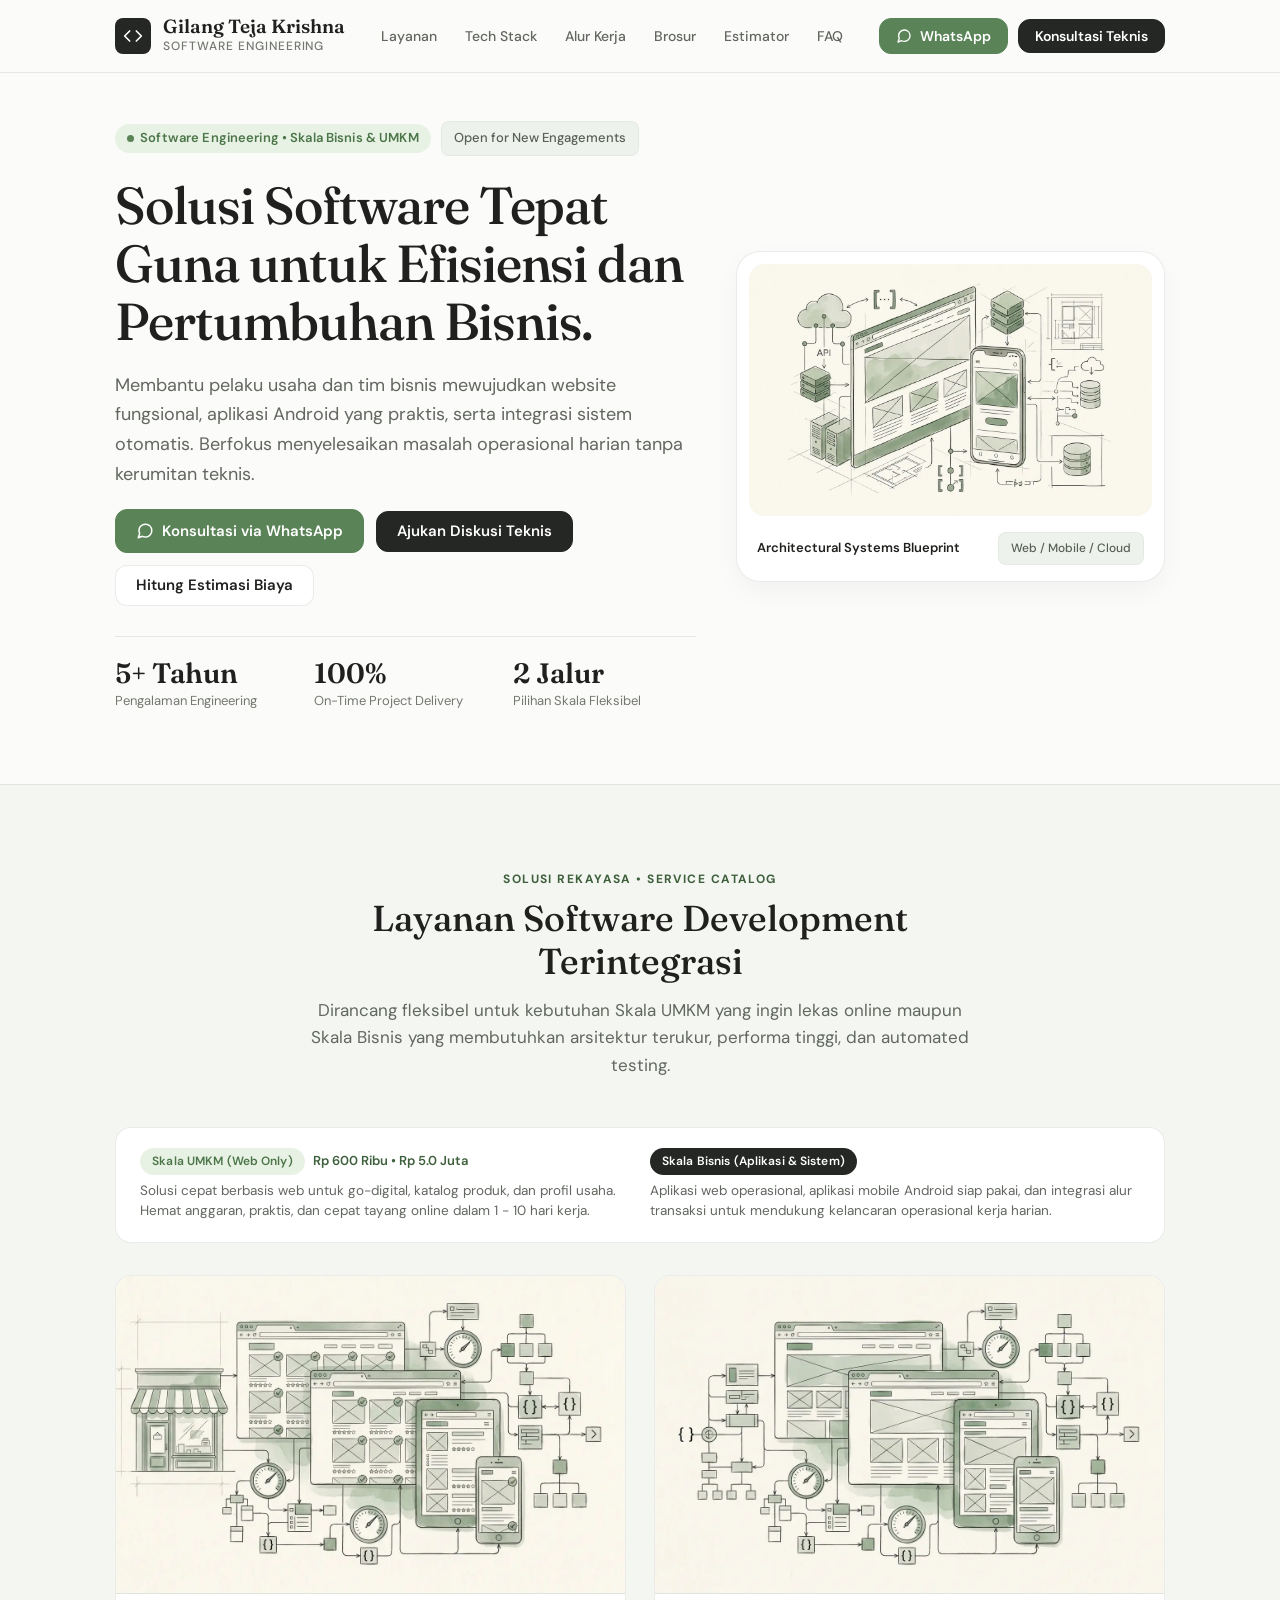
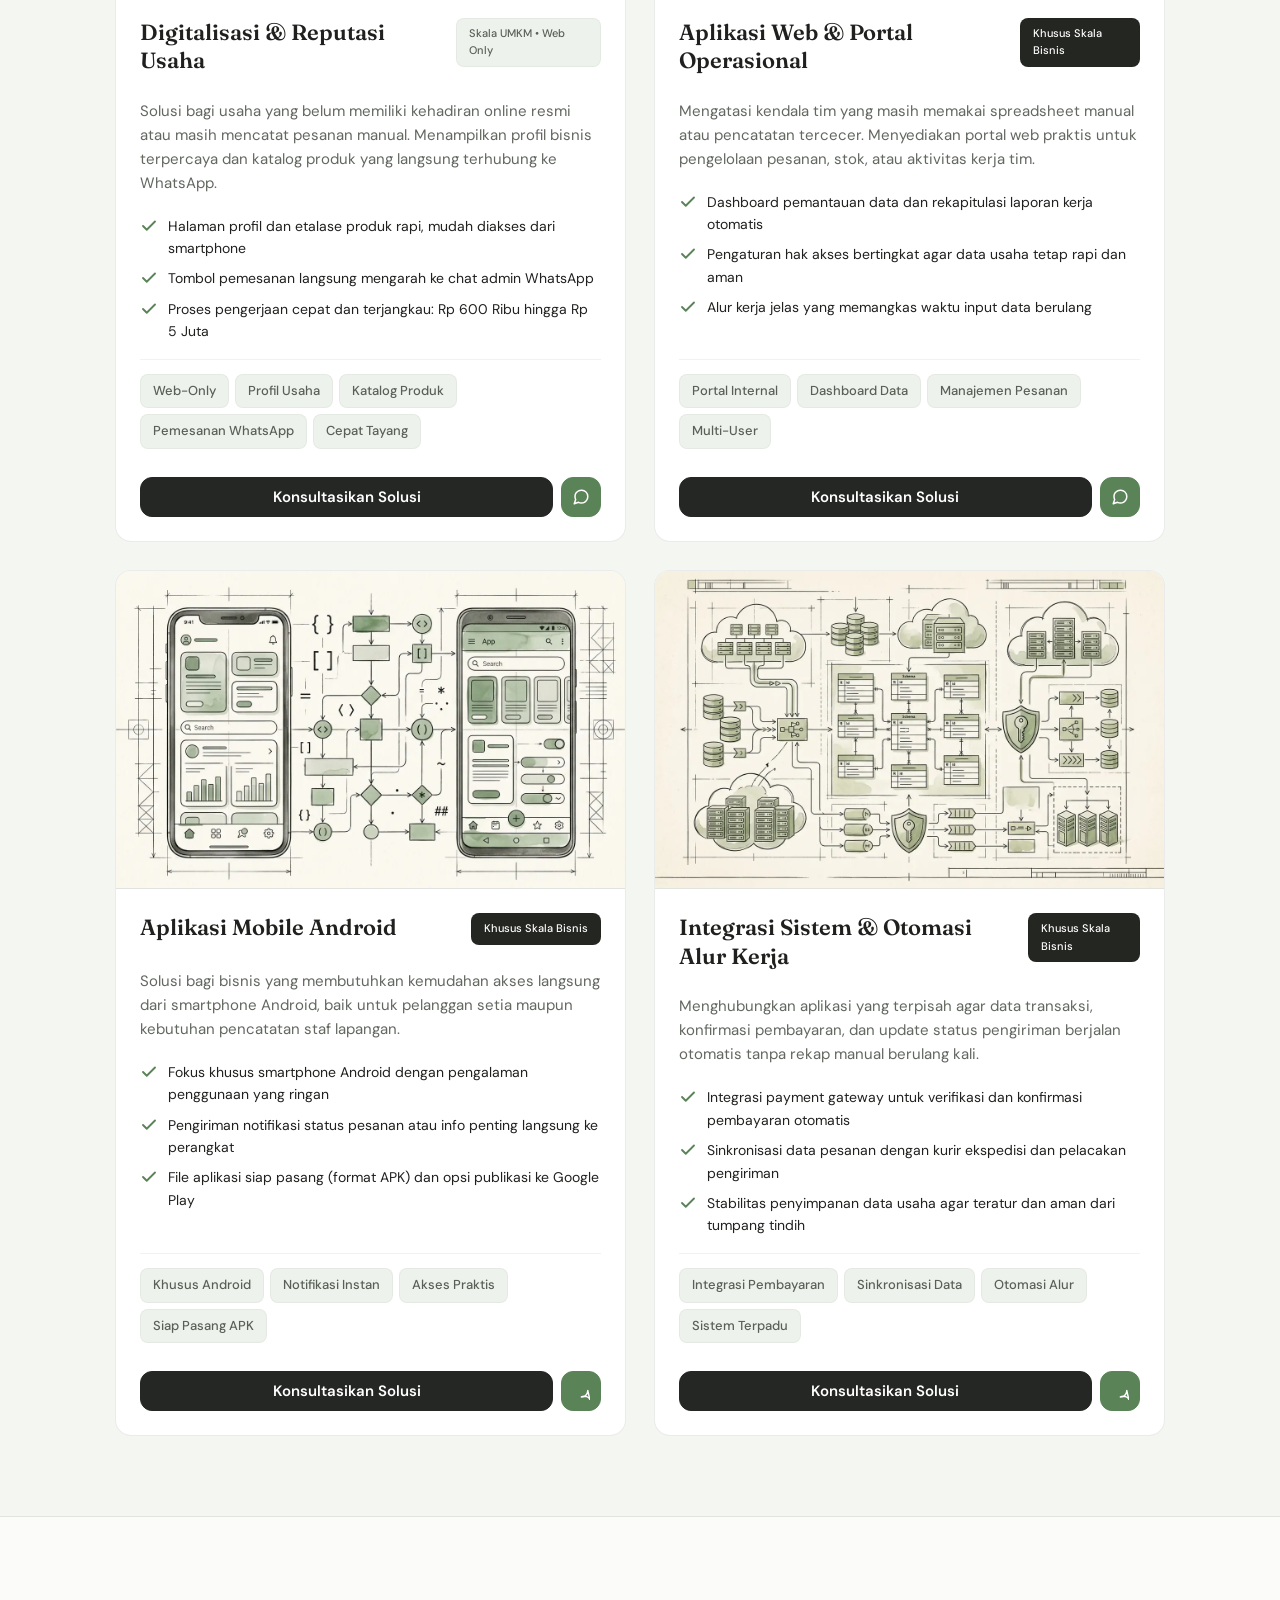
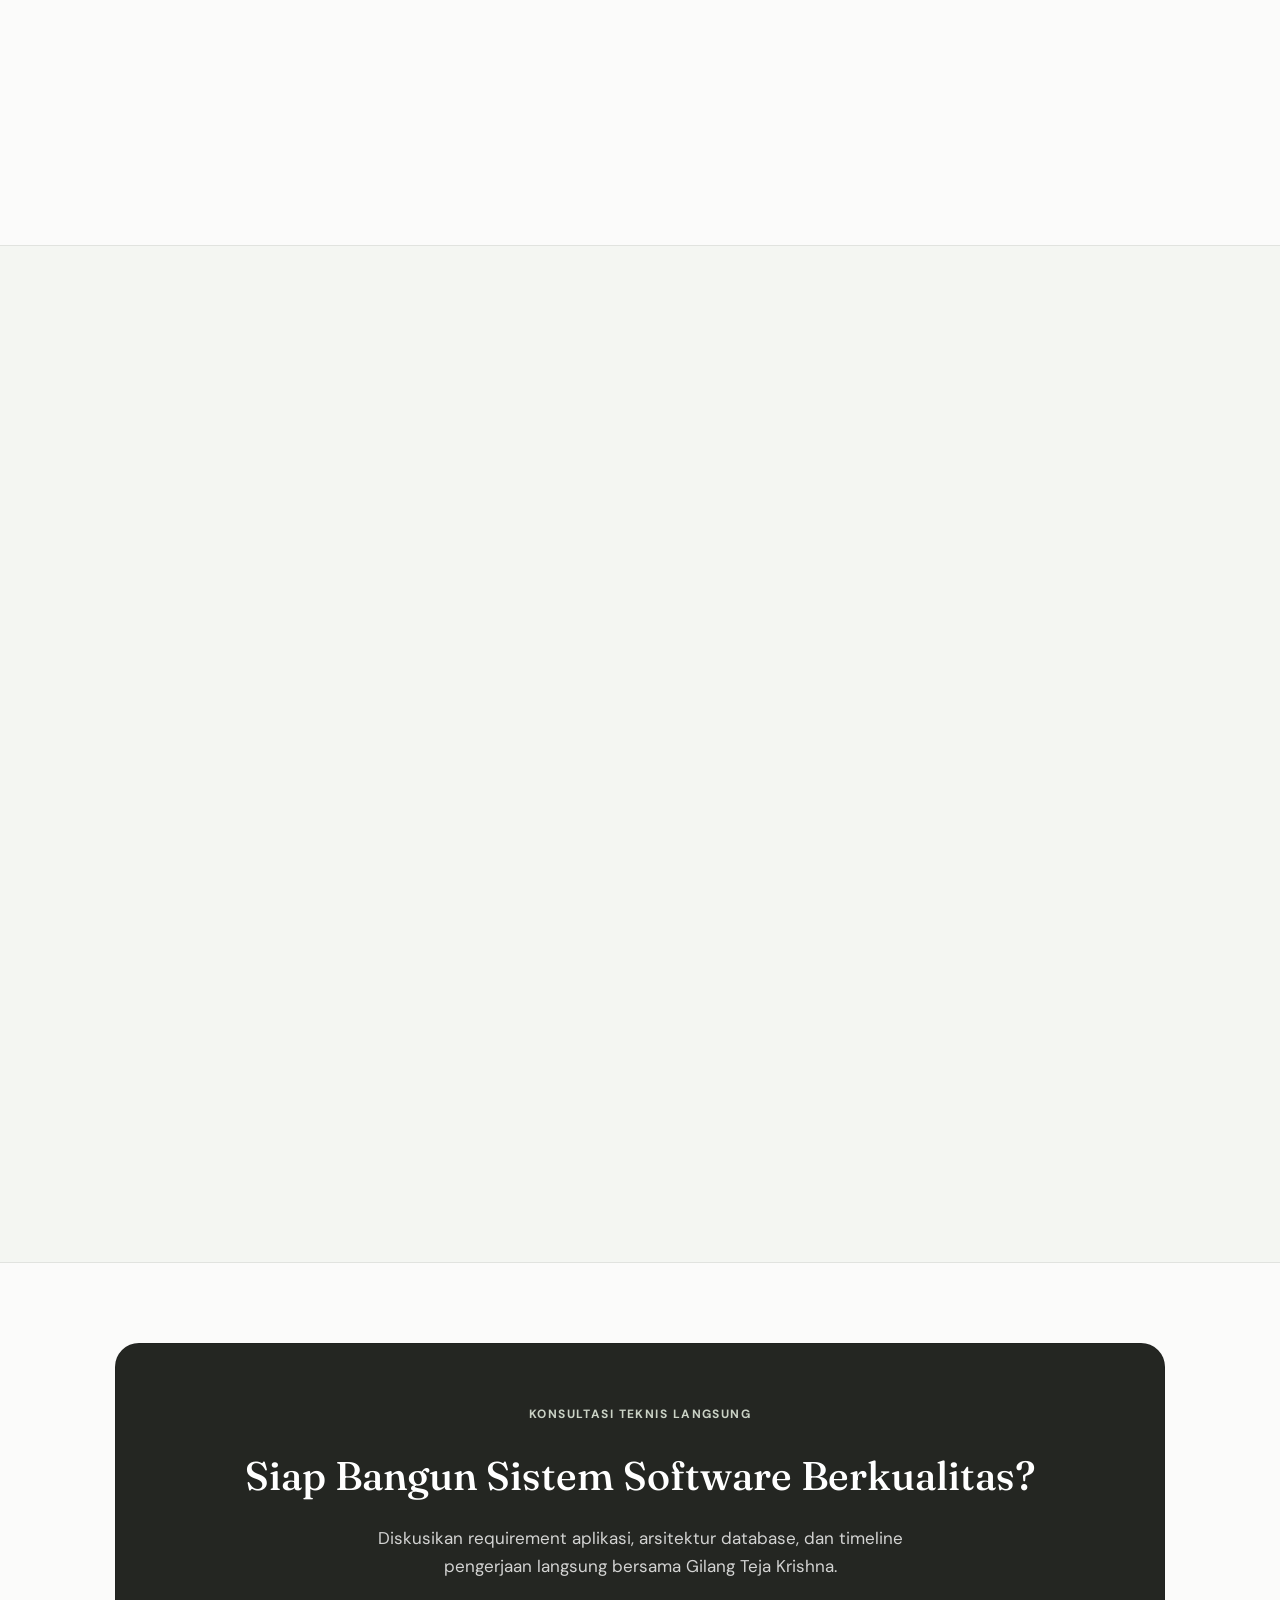
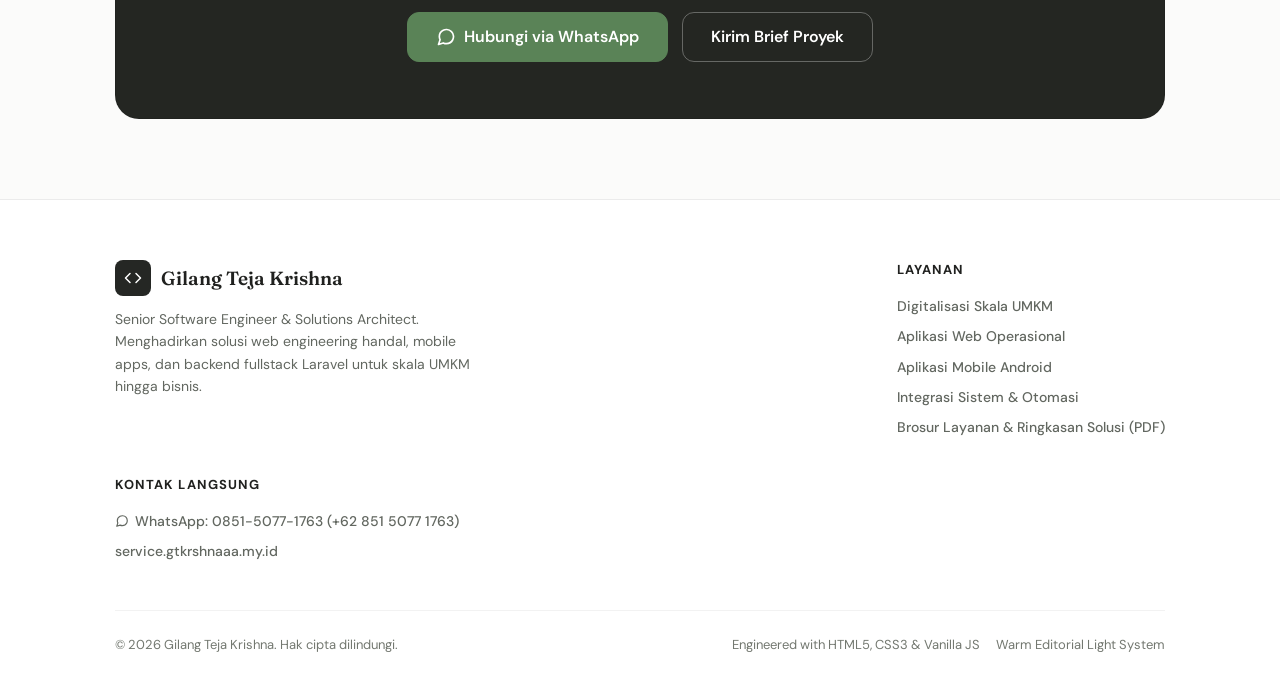
==== commit e1095f79: "perf(core): optimize low-end mobile performance with picture tags, content-visibility, and Intersect" ====
--- a/index.html
+++ b/index.html
@@ -156,7 +156,10 @@
 
         <div class="hero-visual-card">
           <div class="hero-image-wrapper">
-            <img src="assets/images/hero-software-architecture.jpg" alt="Architectural 2D sketch of multi-platform software systems, web applications, and cloud architecture" loading="eager" width="700" height="438">
+            <picture>
+              <source srcset="assets/images/hero-software-architecture.webp" type="image/webp">
+              <img src="assets/images/hero-software-architecture.jpg" alt="Architectural 2D sketch of multi-platform software systems, web applications, and cloud architecture" loading="eager" fetchpriority="high" decoding="async" width="700" height="438">
+            </picture>
           </div>
           <div style="padding: 16px 8px 4px; display: flex; align-items: center; justify-content: space-between; flex-wrap: wrap; gap: 8px;">
             <div style="font-size: 0.8125rem; font-weight: 600; color: var(--text-primary);">
@@ -205,7 +208,10 @@
         <!-- Service 1: Web Engineering -->
         <article class="card-editorial service-card">
           <div class="service-card-visual">
-            <img src="assets/images/service-digitalisasi-umkm.jpg" alt="Ilustrasi sketsa arsitektur 2D toko fisik UMKM terhubung ke web katalog dan etalase digital" loading="lazy" width="600" height="375">
+            <picture>
+              <source srcset="assets/images/service-digitalisasi-umkm.webp" type="image/webp">
+              <img src="assets/images/service-digitalisasi-umkm.jpg" alt="Ilustrasi sketsa arsitektur 2D toko fisik UMKM terhubung ke web katalog dan etalase digital" loading="lazy" decoding="async" width="600" height="375">
+            </picture>
           </div>
           <div class="service-card-body">
             <div style="display: flex; justify-content: space-between; align-items: flex-start; gap: 10px; margin-bottom: 8px;">
@@ -258,7 +264,10 @@
         <!-- Service 2: Aplikasi Web & Portal Operasional -->
         <article class="card-editorial service-card">
           <div class="service-card-visual">
-            <img src="assets/images/service-web-engineering.jpg" alt="Ilustrasi sketsa arsitektur 2D aplikasi web responsif dan portal manajemen operasional bisnis" loading="lazy" width="600" height="375">
+            <picture>
+              <source srcset="assets/images/service-web-engineering.webp" type="image/webp">
+              <img src="assets/images/service-web-engineering.jpg" alt="Ilustrasi sketsa arsitektur 2D aplikasi web responsif dan portal manajemen operasional bisnis" loading="lazy" decoding="async" width="600" height="375">
+            </picture>
           </div>
           <div class="service-card-body">
             <div style="display: flex; justify-content: space-between; align-items: flex-start; gap: 10px; margin-bottom: 8px;">
@@ -310,7 +319,10 @@
         <!-- Service 3: Aplikasi Mobile Android -->
         <article class="card-editorial service-card">
           <div class="service-card-visual">
-            <img src="assets/images/service-mobile-apps.jpg" alt="Ilustrasi pembuatan aplikasi mobile Android untuk kemudahan akses pengguna" loading="lazy" width="600" height="375">
+            <picture>
+              <source srcset="assets/images/service-mobile-apps.webp" type="image/webp">
+              <img src="assets/images/service-mobile-apps.jpg" alt="Ilustrasi pembuatan aplikasi mobile Android untuk kemudahan akses pengguna" loading="lazy" decoding="async" width="600" height="375">
+            </picture>
           </div>
           <div class="service-card-body">
             <div style="display: flex; justify-content: space-between; align-items: flex-start; gap: 10px; margin-bottom: 8px;">
@@ -362,7 +374,10 @@
         <!-- Service 4: Integrasi Sistem & Otomasi Alur Kerja -->
         <article class="card-editorial service-card">
           <div class="service-card-visual">
-            <img src="assets/images/service-backend-laravel.jpg" alt="Ilustrasi integrasi sistem, pembayaran otomatis, dan database bisnis" loading="lazy" width="600" height="375">
+            <picture>
+              <source srcset="assets/images/service-backend-laravel.webp" type="image/webp">
+              <img src="assets/images/service-backend-laravel.jpg" alt="Ilustrasi integrasi sistem, pembayaran otomatis, dan database bisnis" loading="lazy" decoding="async" width="600" height="375">
+            </picture>
           </div>
           <div class="service-card-body">
             <div style="display: flex; justify-content: space-between; align-items: flex-start; gap: 10px; margin-bottom: 8px;">
--- a/assets/css/sections.css
+++ b/assets/css/sections.css
@@ -405,9 +405,11 @@
 
 .wf-progress-fill {
   height: 100%;
-  width: 0%;
+  width: 100%;
+  transform-origin: left;
+  transform: scaleX(0);
   background-color: var(--accent-sage);
-  transition: width 0.05s linear;
+  will-change: transform;
 }
 
 /* Workflow Stage Showcase Box */
@@ -1013,3 +1015,13 @@
     gap: 12px;
   }
 }
+
+/* Offscreen section rendering optimization for low-end mobile devices */
+#tech-stack,
+#process,
+#brochure,
+#pricing,
+#faq {
+  content-visibility: auto;
+  contain-intrinsic-size: 1px 700px;
+}
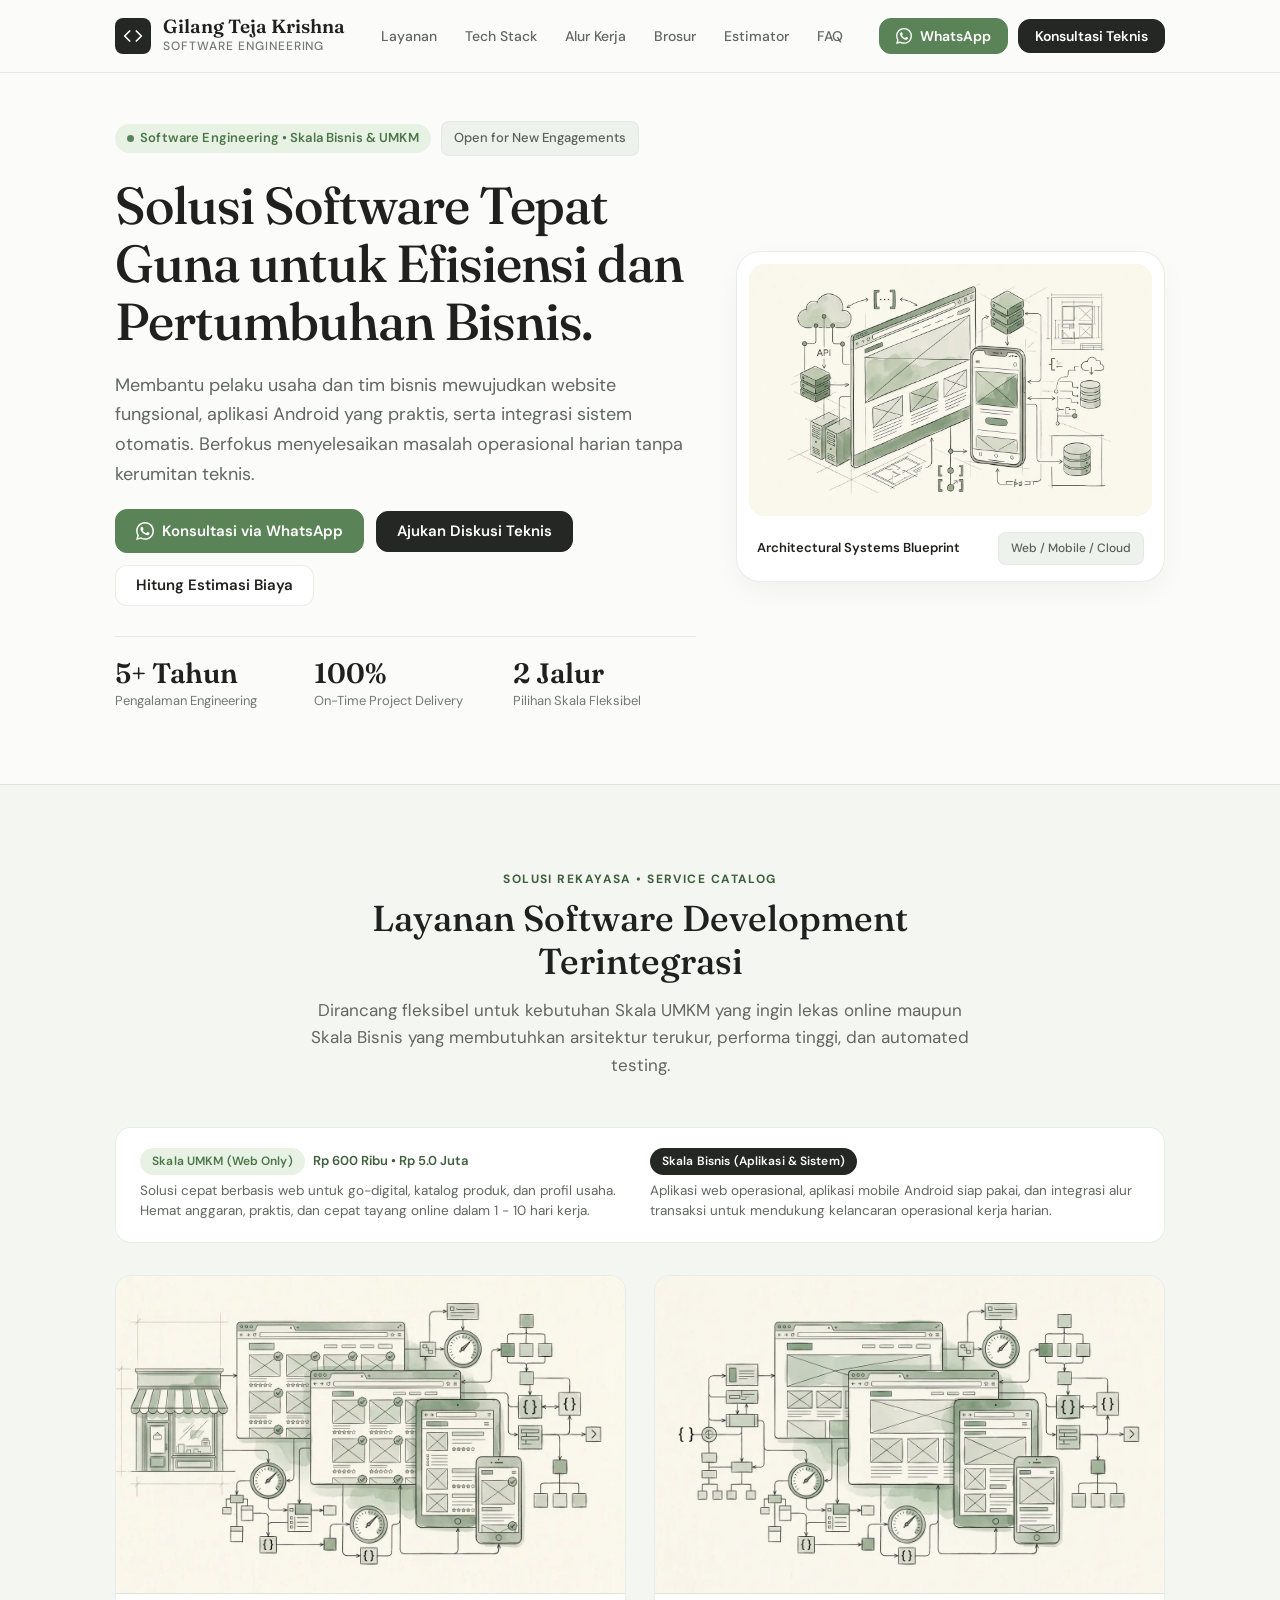
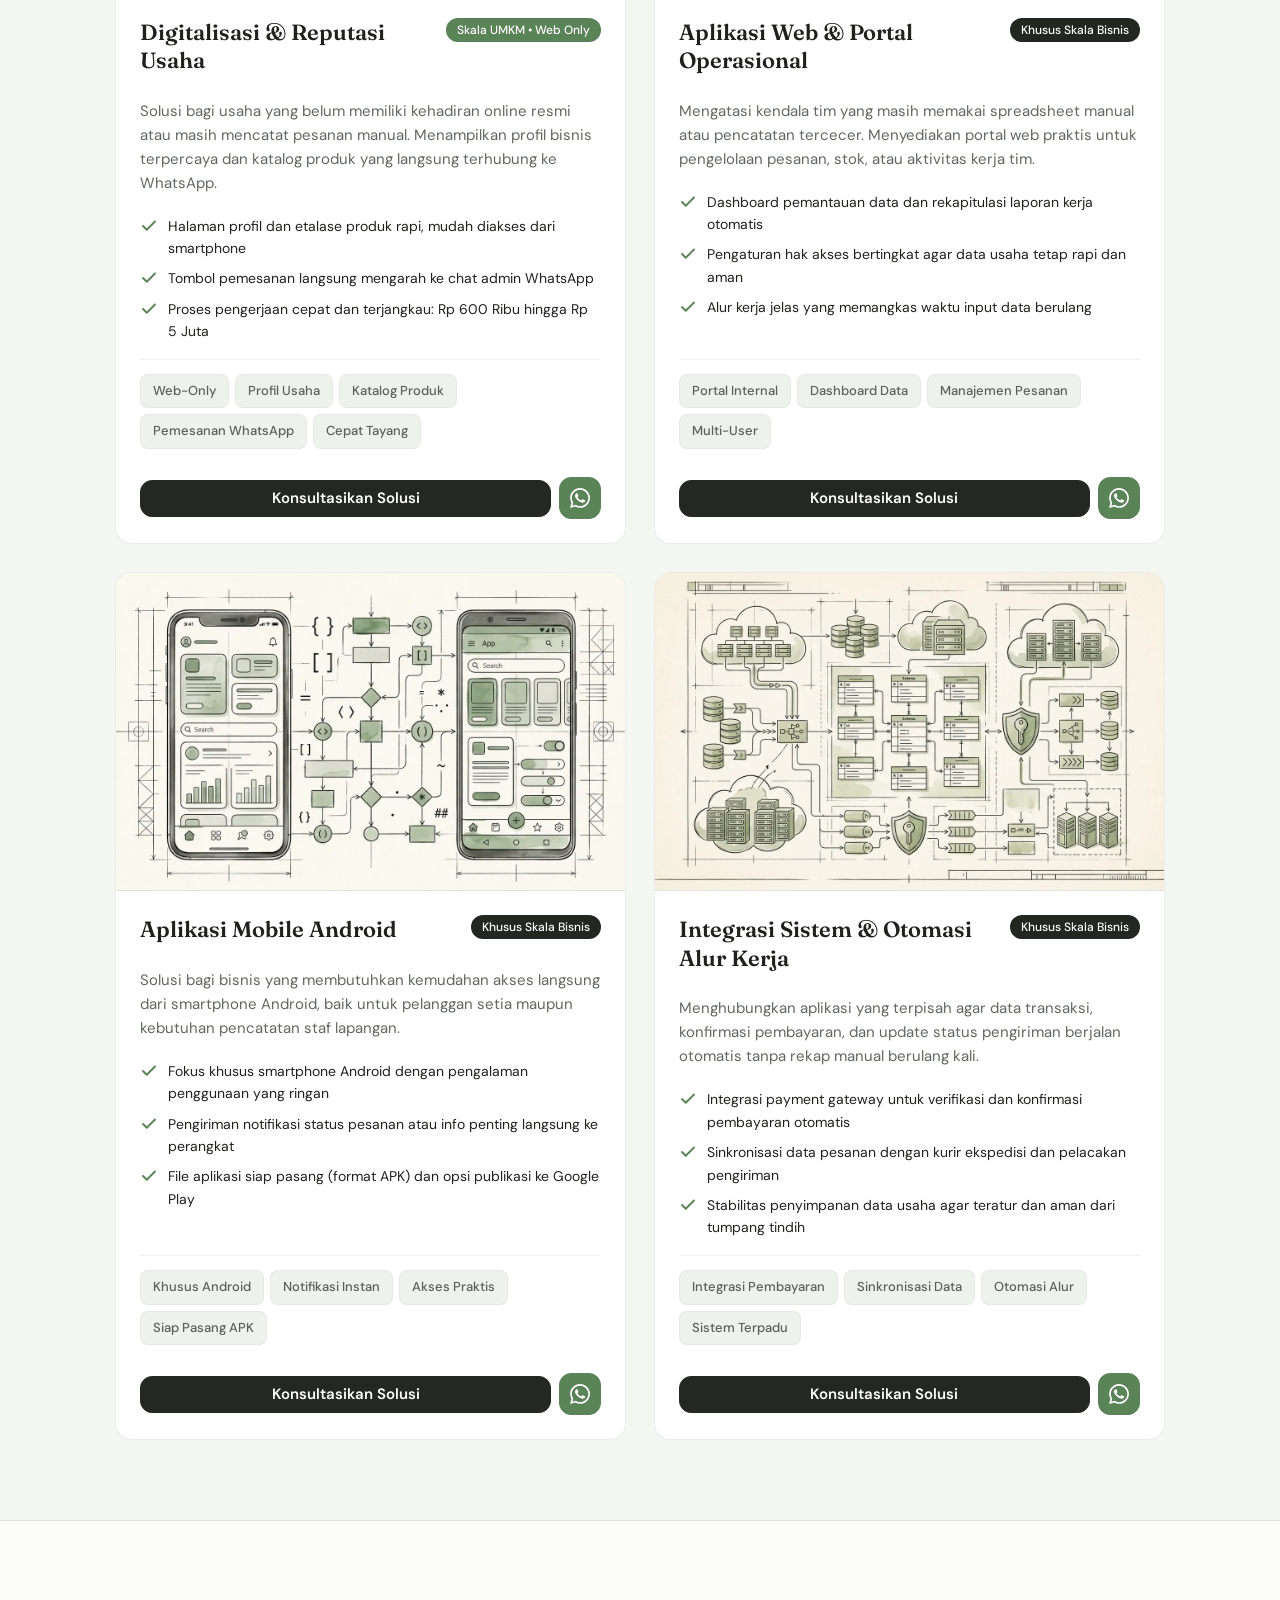
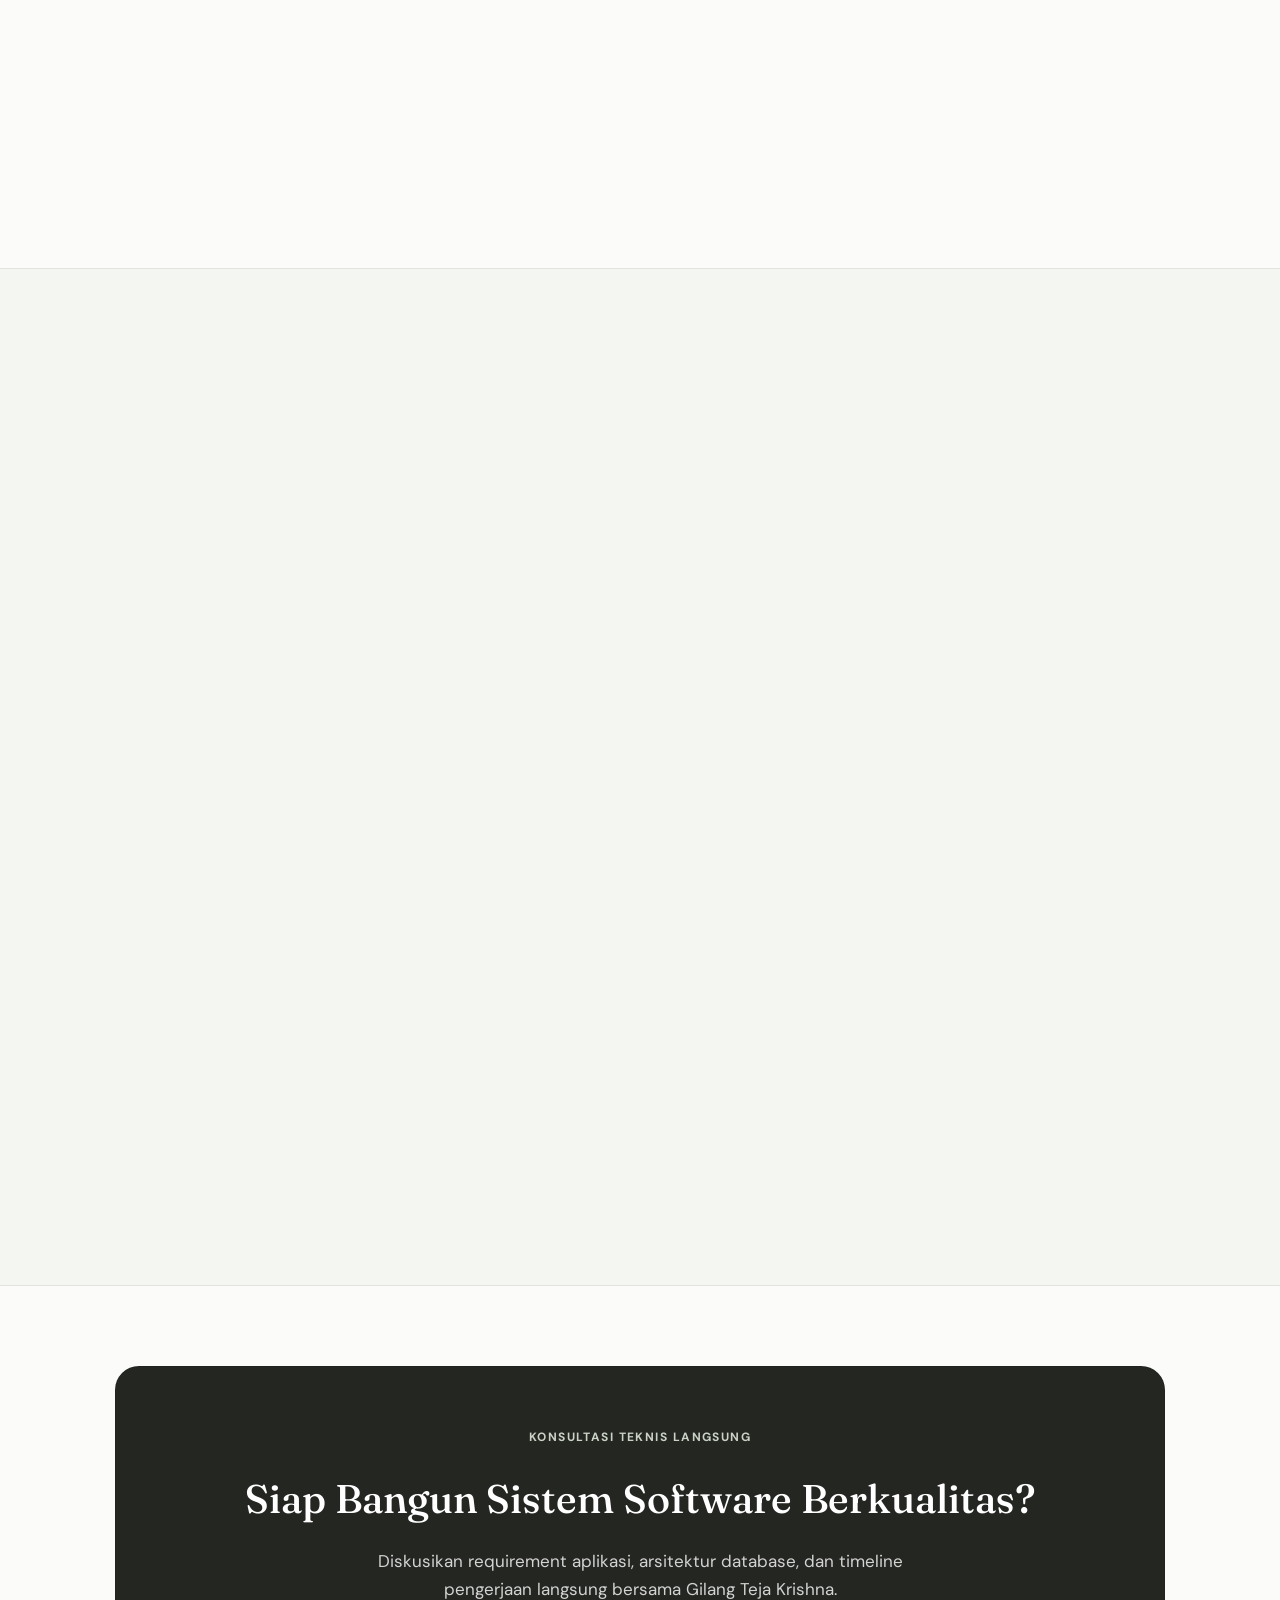
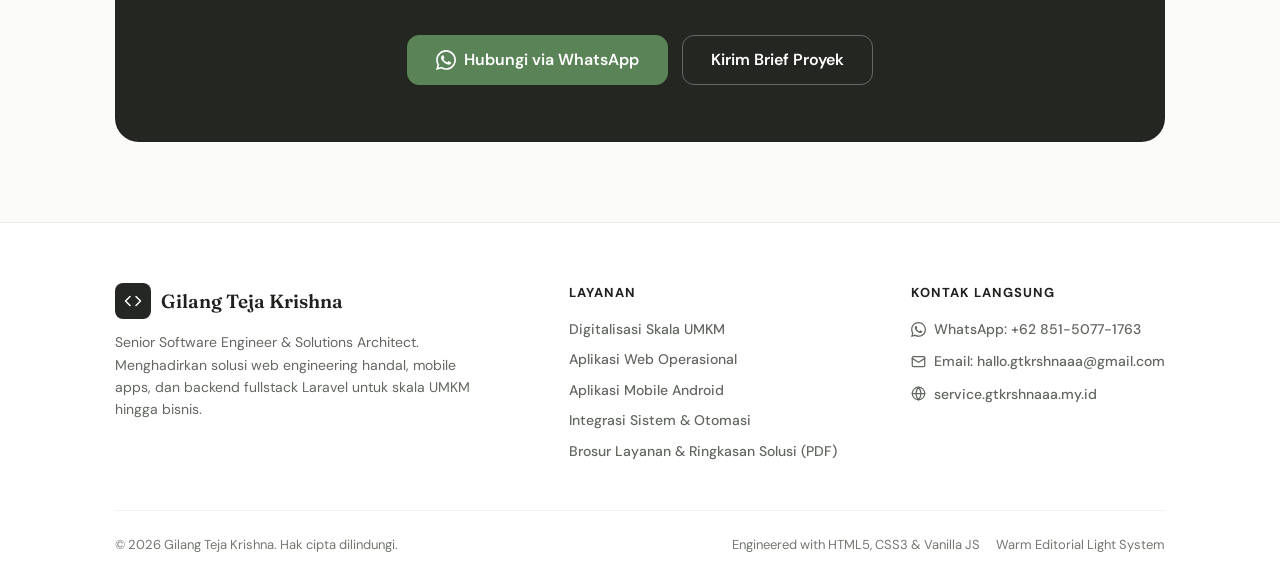
==== commit f507d34e: "fix(ui): update service card headers, button icons, contact info, and test assertions (refs #31)" ====
--- a/index.html
+++ b/index.html
@@ -46,8 +46,8 @@
 
       <div class="header-actions">
         <a href="https://wa.me/6285150771763?text=Halo%20Gilang%20Teja%20Krishna%2C%20saya%20ingin%20konsultasi%20mengenai%20proyek%20software." target="_blank" rel="noopener noreferrer" class="btn btn-whatsapp header-wa-btn">
-          <svg width="16" height="16" viewBox="0 0 24 24" fill="none" stroke="currentColor" stroke-width="2" stroke-linecap="round" stroke-linejoin="round">
-            <path d="M21 11.5a8.38 8.38 0 0 1-.9 3.8 8.5 8.5 0 0 1-7.6 4.7 8.38 8.38 0 0 1-3.8-.9L3 21l1.9-5.7a8.38 8.38 0 0 1-.9-3.8 8.5 8.5 0 0 1 4.7-7.6 8.38 8.38 0 0 1 3.8-.9h.5a8.48 8.48 0 0 1 8 8v.5z"></path>
+          <svg width="16" height="16" viewBox="0 0 24 24" fill="currentColor" aria-hidden="true">
+            <path d="M.057 24l1.687-6.163c-1.041-1.804-1.588-3.849-1.587-5.946.003-6.556 5.338-11.891 11.893-11.891 3.181.001 6.167 1.24 8.413 3.488 2.245 2.248 3.481 5.236 3.48 8.414-.003 6.557-5.338 11.892-11.893 11.892-1.99-.001-3.951-.5-5.688-1.448l-6.305 1.654zm6.597-3.807c1.676.995 3.276 1.591 5.392 1.592 5.448 0 9.886-4.434 9.889-9.885.002-5.462-4.415-9.89-9.881-9.892-5.452 0-9.887 4.434-9.889 9.884-.001 2.225.651 3.891 1.746 5.634l-.999 3.648 3.742-.981zm11.387-5.464c-.074-.124-.272-.198-.57-.347-.297-.149-1.758-.868-2.031-.967-.272-.099-.47-.149-.669.149-.198.297-.768.967-.941 1.165-.173.198-.347.223-.644.074-.297-.149-1.255-.462-2.39-1.475-.883-.788-1.48-1.761-1.653-2.059-.173-.297-.018-.458.13-.606.134-.133.297-.347.446-.521.151-.172.2-.296.3-.495.099-.198.05-.372-.025-.521-.075-.148-.669-1.611-.916-2.206-.242-.579-.487-.501-.669-.51l-.57-.01c-.198 0-.52.074-.792.372s-1.04 1.016-1.04 2.479 1.065 2.876 1.213 3.074c.149.198 2.095 3.2 5.076 4.487.709.306 1.263.489 1.694.626.712.226 1.36.194 1.872.118.571-.085 1.758-.719 2.006-1.413.248-.695.248-1.29.173-1.414z"/>
           </svg>
           <span class="header-wa-label">WhatsApp</span>
         </a>
@@ -89,8 +89,8 @@
     </nav>
     <div style="margin-top: auto; display: flex; flex-direction: column; gap: 10px;">
       <a href="https://wa.me/6285150771763?text=Halo%20Gilang%2C%20saya%20ingin%20konsultasi%20mengenai%20proyek%20software." target="_blank" rel="noopener noreferrer" class="btn btn-whatsapp" style="width: 100%;">
-        <svg width="18" height="18" viewBox="0 0 24 24" fill="none" stroke="currentColor" stroke-width="2" stroke-linecap="round" stroke-linejoin="round">
-          <path d="M21 11.5a8.38 8.38 0 0 1-.9 3.8 8.5 8.5 0 0 1-7.6 4.7 8.38 8.38 0 0 1-3.8-.9L3 21l1.9-5.7a8.38 8.38 0 0 1-.9-3.8 8.5 8.5 0 0 1 4.7-7.6 8.38 8.38 0 0 1 3.8-.9h.5a8.48 8.48 0 0 1 8 8v.5z"></path>
+        <svg width="18" height="18" viewBox="0 0 24 24" fill="currentColor" aria-hidden="true">
+          <path d="M.057 24l1.687-6.163c-1.041-1.804-1.588-3.849-1.587-5.946.003-6.556 5.338-11.891 11.893-11.891 3.181.001 6.167 1.24 8.413 3.488 2.245 2.248 3.481 5.236 3.48 8.414-.003 6.557-5.338 11.892-11.893 11.892-1.99-.001-3.951-.5-5.688-1.448l-6.305 1.654zm6.597-3.807c1.676.995 3.276 1.591 5.392 1.592 5.448 0 9.886-4.434 9.889-9.885.002-5.462-4.415-9.89-9.881-9.892-5.452 0-9.887 4.434-9.889 9.884-.001 2.225.651 3.891 1.746 5.634l-.999 3.648 3.742-.981zm11.387-5.464c-.074-.124-.272-.198-.57-.347-.297-.149-1.758-.868-2.031-.967-.272-.099-.47-.149-.669.149-.198.297-.768.967-.941 1.165-.173.198-.347.223-.644.074-.297-.149-1.255-.462-2.39-1.475-.883-.788-1.48-1.761-1.653-2.059-.173-.297-.018-.458.13-.606.134-.133.297-.347.446-.521.151-.172.2-.296.3-.495.099-.198.05-.372-.025-.521-.075-.148-.669-1.611-.916-2.206-.242-.579-.487-.501-.669-.51l-.57-.01c-.198 0-.52.074-.792.372s-1.04 1.016-1.04 2.479 1.065 2.876 1.213 3.074c.149.198 2.095 3.2 5.076 4.487.709.306 1.263.489 1.694.626.712.226 1.36.194 1.872.118.571-.085 1.758-.719 2.006-1.413.248-.695.248-1.29.173-1.414z"/>
         </svg>
         Hubungi via WhatsApp
       </a>
@@ -123,8 +123,8 @@
 
           <div class="hero-actions">
             <a href="https://wa.me/6285150771763?text=Halo%20Gilang%20Teja%20Krishna%2C%20saya%20ingin%20konsultasi%20mengenai%20layanan%20software%20engineering." target="_blank" rel="noopener noreferrer" class="btn btn-whatsapp">
-              <svg width="18" height="18" viewBox="0 0 24 24" fill="none" stroke="currentColor" stroke-width="2" stroke-linecap="round" stroke-linejoin="round">
-                <path d="M21 11.5a8.38 8.38 0 0 1-.9 3.8 8.5 8.5 0 0 1-7.6 4.7 8.38 8.38 0 0 1-3.8-.9L3 21l1.9-5.7a8.38 8.38 0 0 1-.9-3.8 8.5 8.5 0 0 1 4.7-7.6 8.38 8.38 0 0 1 3.8-.9h.5a8.48 8.48 0 0 1 8 8v.5z"></path>
+              <svg width="18" height="18" viewBox="0 0 24 24" fill="currentColor" aria-hidden="true">
+                <path d="M.057 24l1.687-6.163c-1.041-1.804-1.588-3.849-1.587-5.946.003-6.556 5.338-11.891 11.893-11.891 3.181.001 6.167 1.24 8.413 3.488 2.245 2.248 3.481 5.236 3.48 8.414-.003 6.557-5.338 11.892-11.893 11.892-1.99-.001-3.951-.5-5.688-1.448l-6.305 1.654zm6.597-3.807c1.676.995 3.276 1.591 5.392 1.592 5.448 0 9.886-4.434 9.889-9.885.002-5.462-4.415-9.89-9.881-9.892-5.452 0-9.887 4.434-9.889 9.884-.001 2.225.651 3.891 1.746 5.634l-.999 3.648 3.742-.981zm11.387-5.464c-.074-.124-.272-.198-.57-.347-.297-.149-1.758-.868-2.031-.967-.272-.099-.47-.149-.669.149-.198.297-.768.967-.941 1.165-.173.198-.347.223-.644.074-.297-.149-1.255-.462-2.39-1.475-.883-.788-1.48-1.761-1.653-2.059-.173-.297-.018-.458.13-.606.134-.133.297-.347.446-.521.151-.172.2-.296.3-.495.099-.198.05-.372-.025-.521-.075-.148-.669-1.611-.916-2.206-.242-.579-.487-.501-.669-.51l-.57-.01c-.198 0-.52.074-.792.372s-1.04 1.016-1.04 2.479 1.065 2.876 1.213 3.074c.149.198 2.095 3.2 5.076 4.487.709.306 1.263.489 1.694.626.712.226 1.36.194 1.872.118.571-.085 1.758-.719 2.006-1.413.248-.695.248-1.29.173-1.414z"/>
               </svg>
               <span>Konsultasi via WhatsApp</span>
             </a>
@@ -214,9 +214,9 @@
             </picture>
           </div>
           <div class="service-card-body">
-            <div style="display: flex; justify-content: space-between; align-items: flex-start; gap: 10px; margin-bottom: 8px;">
+            <div class="service-card-header">
               <h3 class="service-title" style="margin-bottom: 0;">Digitalisasi &amp; Reputasi Usaha</h3>
-              <span class="chip" style="font-size: 0.6875rem;">Skala UMKM &bull; Web Only</span>
+              <span class="chip chip-scope" style="background-color: var(--accent-sage); color: #ffffff;">Skala UMKM &bull; Web Only</span>
             </div>
             <p class="service-desc">
               Solusi bagi usaha yang belum memiliki kehadiran online resmi atau masih mencatat pesanan manual. Menampilkan profil bisnis terpercaya dan katalog produk yang langsung terhubung ke WhatsApp.
@@ -248,13 +248,13 @@
               <span class="chip">Pemesanan WhatsApp</span>
               <span class="chip">Cepat Tayang</span>
             </div>
-            <div style="display: flex; gap: 8px; margin-top: 12px;">
-              <button class="btn btn-primary" data-open-modal data-service-preselect="UMKM - Landing Page" style="flex: 1; padding: 10px;">
+            <div style="display: flex; gap: 8px; margin-top: 12px; align-items: center;">
+              <button class="btn btn-primary" data-open-modal data-service-preselect="UMKM - Landing Page" style="flex: 1; padding: 10px 14px;">
                 Konsultasikan Solusi
               </button>
-              <a href="https://wa.me/6285150771763?text=Halo%20Gilang%2C%20saya%20tertarik%20dengan%20solusi%20digitalisasi%20usaha%20UMKM." target="_blank" rel="noopener noreferrer" class="btn btn-whatsapp" style="padding: 10px;" aria-label="WhatsApp UMKM Inquiry">
-                <svg width="18" height="18" viewBox="0 0 24 24" fill="none" stroke="currentColor" stroke-width="2" stroke-linecap="round" stroke-linejoin="round">
-                  <path d="M21 11.5a8.38 8.38 0 0 1-.9 3.8 8.5 8.5 0 0 1-7.6 4.7 8.38 8.38 0 0 1-3.8-.9L3 21l1.9-5.7a8.38 8.38 0 0 1-.9-3.8 8.5 8.5 0 0 1 4.7-7.6 8.38 8.38 0 0 1 3.8-.9h.5a8.48 8.48 0 0 1 8 8v.5z"></path>
+              <a href="https://wa.me/6285150771763?text=Halo%20Gilang%2C%20saya%20tertarik%20dengan%20solusi%20digitalisasi%20usaha%20UMKM." target="_blank" rel="noopener noreferrer" class="btn btn-whatsapp btn-icon-only" aria-label="WhatsApp UMKM Inquiry">
+                <svg width="20" height="20" viewBox="0 0 24 24" fill="currentColor" aria-hidden="true">
+                  <path d="M.057 24l1.687-6.163c-1.041-1.804-1.588-3.849-1.587-5.946.003-6.556 5.338-11.891 11.893-11.891 3.181.001 6.167 1.24 8.413 3.488 2.245 2.248 3.481 5.236 3.48 8.414-.003 6.557-5.338 11.892-11.893 11.892-1.99-.001-3.951-.5-5.688-1.448l-6.305 1.654zm6.597-3.807c1.676.995 3.276 1.591 5.392 1.592 5.448 0 9.886-4.434 9.889-9.885.002-5.462-4.415-9.89-9.881-9.892-5.452 0-9.887 4.434-9.889 9.884-.001 2.225.651 3.891 1.746 5.634l-.999 3.648 3.742-.981zm11.387-5.464c-.074-.124-.272-.198-.57-.347-.297-.149-1.758-.868-2.031-.967-.272-.099-.47-.149-.669.149-.198.297-.768.967-.941 1.165-.173.198-.347.223-.644.074-.297-.149-1.255-.462-2.39-1.475-.883-.788-1.48-1.761-1.653-2.059-.173-.297-.018-.458.13-.606.134-.133.297-.347.446-.521.151-.172.2-.296.3-.495.099-.198.05-.372-.025-.521-.075-.148-.669-1.611-.916-2.206-.242-.579-.487-.501-.669-.51l-.57-.01c-.198 0-.52.074-.792.372s-1.04 1.016-1.04 2.479 1.065 2.876 1.213 3.074c.149.198 2.095 3.2 5.076 4.487.709.306 1.263.489 1.694.626.712.226 1.36.194 1.872.118.571-.085 1.758-.719 2.006-1.413.248-.695.248-1.29.173-1.414z"/>
                 </svg>
               </a>
             </div>
@@ -270,9 +270,9 @@
             </picture>
           </div>
           <div class="service-card-body">
-            <div style="display: flex; justify-content: space-between; align-items: flex-start; gap: 10px; margin-bottom: 8px;">
+            <div class="service-card-header">
               <h3 class="service-title" style="margin-bottom: 0;">Aplikasi Web &amp; Portal Operasional</h3>
-              <span class="chip" style="font-size: 0.6875rem; background-color: var(--surface-dark); color: #ffffff;">Khusus Skala Bisnis</span>
+              <span class="chip chip-scope" style="background-color: var(--surface-dark); color: #ffffff;">Khusus Skala Bisnis</span>
             </div>
             <p class="service-desc">
               Mengatasi kendala tim yang masih memakai spreadsheet manual atau pencatatan tercecer. Menyediakan portal web praktis untuk pengelolaan pesanan, stok, atau aktivitas kerja tim.
@@ -303,13 +303,13 @@
               <span class="chip">Manajemen Pesanan</span>
               <span class="chip">Multi-User</span>
             </div>
-            <div style="display: flex; gap: 8px; margin-top: 12px;">
-              <button class="btn btn-primary" data-open-modal data-service-preselect="Web Application" style="flex: 1; padding: 10px;">
+            <div style="display: flex; gap: 8px; margin-top: 12px; align-items: center;">
+              <button class="btn btn-primary" data-open-modal data-service-preselect="Web Application" style="flex: 1; padding: 10px 14px;">
                 Konsultasikan Solusi
               </button>
-              <a href="https://wa.me/6285150771763?text=Halo%20Gilang%2C%20saya%20tertarik%20dengan%20Aplikasi%20Web%20dan%20Portal%20Operasional." target="_blank" rel="noopener noreferrer" class="btn btn-whatsapp" style="padding: 10px;" aria-label="WhatsApp Web Inquiry">
-                <svg width="18" height="18" viewBox="0 0 24 24" fill="none" stroke="currentColor" stroke-width="2" stroke-linecap="round" stroke-linejoin="round">
-                  <path d="M21 11.5a8.38 8.38 0 0 1-.9 3.8 8.5 8.5 0 0 1-7.6 4.7 8.38 8.38 0 0 1-3.8-.9L3 21l1.9-5.7a8.38 8.38 0 0 1-.9-3.8 8.5 8.5 0 0 1 4.7-7.6 8.38 8.38 0 0 1 3.8-.9h.5a8.48 8.48 0 0 1 8 8v.5z"></path>
+              <a href="https://wa.me/6285150771763?text=Halo%20Gilang%2C%20saya%20tertarik%20dengan%20Aplikasi%20Web%20dan%20Portal%20Operasional." target="_blank" rel="noopener noreferrer" class="btn btn-whatsapp btn-icon-only" aria-label="WhatsApp Web Inquiry">
+                <svg width="20" height="20" viewBox="0 0 24 24" fill="currentColor" aria-hidden="true">
+                  <path d="M.057 24l1.687-6.163c-1.041-1.804-1.588-3.849-1.587-5.946.003-6.556 5.338-11.891 11.893-11.891 3.181.001 6.167 1.24 8.413 3.488 2.245 2.248 3.481 5.236 3.48 8.414-.003 6.557-5.338 11.892-11.893 11.892-1.99-.001-3.951-.5-5.688-1.448l-6.305 1.654zm6.597-3.807c1.676.995 3.276 1.591 5.392 1.592 5.448 0 9.886-4.434 9.889-9.885.002-5.462-4.415-9.89-9.881-9.892-5.452 0-9.887 4.434-9.889 9.884-.001 2.225.651 3.891 1.746 5.634l-.999 3.648 3.742-.981zm11.387-5.464c-.074-.124-.272-.198-.57-.347-.297-.149-1.758-.868-2.031-.967-.272-.099-.47-.149-.669.149-.198.297-.768.967-.941 1.165-.173.198-.347.223-.644.074-.297-.149-1.255-.462-2.39-1.475-.883-.788-1.48-1.761-1.653-2.059-.173-.297-.018-.458.13-.606.134-.133.297-.347.446-.521.151-.172.2-.296.3-.495.099-.198.05-.372-.025-.521-.075-.148-.669-1.611-.916-2.206-.242-.579-.487-.501-.669-.51l-.57-.01c-.198 0-.52.074-.792.372s-1.04 1.016-1.04 2.479 1.065 2.876 1.213 3.074c.149.198 2.095 3.2 5.076 4.487.709.306 1.263.489 1.694.626.712.226 1.36.194 1.872.118.571-.085 1.758-.719 2.006-1.413.248-.695.248-1.29.173-1.414z"/>
                 </svg>
               </a>
             </div>
@@ -325,9 +325,9 @@
             </picture>
           </div>
           <div class="service-card-body">
-            <div style="display: flex; justify-content: space-between; align-items: flex-start; gap: 10px; margin-bottom: 8px;">
+            <div class="service-card-header">
               <h3 class="service-title" style="margin-bottom: 0;">Aplikasi Mobile Android</h3>
-              <span class="chip" style="font-size: 0.6875rem; background-color: var(--surface-dark); color: #ffffff;">Khusus Skala Bisnis</span>
+              <span class="chip chip-scope" style="background-color: var(--surface-dark); color: #ffffff;">Khusus Skala Bisnis</span>
             </div>
             <p class="service-desc">
               Solusi bagi bisnis yang membutuhkan kemudahan akses langsung dari smartphone Android, baik untuk pelanggan setia maupun kebutuhan pencatatan staf lapangan.
@@ -358,13 +358,13 @@
               <span class="chip">Akses Praktis</span>
               <span class="chip">Siap Pasang APK</span>
             </div>
-            <div style="display: flex; gap: 8px; margin-top: 12px;">
-              <button class="btn btn-primary" data-open-modal data-service-preselect="Mobile App" style="flex: 1; padding: 10px;">
+            <div style="display: flex; gap: 8px; margin-top: 12px; align-items: center;">
+              <button class="btn btn-primary" data-open-modal data-service-preselect="Mobile App" style="flex: 1; padding: 10px 14px;">
                 Konsultasikan Solusi
               </button>
-              <a href="https://wa.me/6285150771763?text=Halo%20Gilang%2C%20saya%20tertarik%20dengan%20pembuatan%20Aplikasi%20Mobile%20Android." target="_blank" rel="noopener noreferrer" class="btn btn-whatsapp" style="padding: 10px;" aria-label="WhatsApp Android Inquiry">
-                <svg width="18" height="18" viewBox="0 0 24 24" fill="none" stroke="currentColor" stroke-width="2" stroke-linecap="round" stroke-linejoin="round">
-                  <path d="M21 11.5a8.38 8.38 0 0 1-.9 3.8 8.5 8.5 0 0 1-7.6 4.7 8.38 8.38 0 0 1 3.8-.9h.5a8.48 8.48 0 0 1 8 8v.5z"></path>
+              <a href="https://wa.me/6285150771763?text=Halo%20Gilang%2C%20saya%20tertarik%20dengan%20pembuatan%20Aplikasi%20Mobile%20Android." target="_blank" rel="noopener noreferrer" class="btn btn-whatsapp btn-icon-only" aria-label="WhatsApp Android Inquiry">
+                <svg width="20" height="20" viewBox="0 0 24 24" fill="currentColor" aria-hidden="true">
+                  <path d="M.057 24l1.687-6.163c-1.041-1.804-1.588-3.849-1.587-5.946.003-6.556 5.338-11.891 11.893-11.891 3.181.001 6.167 1.24 8.413 3.488 2.245 2.248 3.481 5.236 3.48 8.414-.003 6.557-5.338 11.892-11.893 11.892-1.99-.001-3.951-.5-5.688-1.448l-6.305 1.654zm6.597-3.807c1.676.995 3.276 1.591 5.392 1.592 5.448 0 9.886-4.434 9.889-9.885.002-5.462-4.415-9.89-9.881-9.892-5.452 0-9.887 4.434-9.889 9.884-.001 2.225.651 3.891 1.746 5.634l-.999 3.648 3.742-.981zm11.387-5.464c-.074-.124-.272-.198-.57-.347-.297-.149-1.758-.868-2.031-.967-.272-.099-.47-.149-.669.149-.198.297-.768.967-.941 1.165-.173.198-.347.223-.644.074-.297-.149-1.255-.462-2.39-1.475-.883-.788-1.48-1.761-1.653-2.059-.173-.297-.018-.458.13-.606.134-.133.297-.347.446-.521.151-.172.2-.296.3-.495.099-.198.05-.372-.025-.521-.075-.148-.669-1.611-.916-2.206-.242-.579-.487-.501-.669-.51l-.57-.01c-.198 0-.52.074-.792.372s-1.04 1.016-1.04 2.479 1.065 2.876 1.213 3.074c.149.198 2.095 3.2 5.076 4.487.709.306 1.263.489 1.694.626.712.226 1.36.194 1.872.118.571-.085 1.758-.719 2.006-1.413.248-.695.248-1.29.173-1.414z"/>
                 </svg>
               </a>
             </div>
@@ -380,9 +380,9 @@
             </picture>
           </div>
           <div class="service-card-body">
-            <div style="display: flex; justify-content: space-between; align-items: flex-start; gap: 10px; margin-bottom: 8px;">
+            <div class="service-card-header">
               <h3 class="service-title" style="margin-bottom: 0;">Integrasi Sistem &amp; Otomasi Alur Kerja</h3>
-              <span class="chip" style="font-size: 0.6875rem; background-color: var(--surface-dark); color: #ffffff;">Khusus Skala Bisnis</span>
+              <span class="chip chip-scope" style="background-color: var(--surface-dark); color: #ffffff;">Khusus Skala Bisnis</span>
             </div>
             <p class="service-desc">
               Menghubungkan aplikasi yang terpisah agar data transaksi, konfirmasi pembayaran, dan update status pengiriman berjalan otomatis tanpa rekap manual berulang kali.
@@ -413,13 +413,13 @@
               <span class="chip">Otomasi Alur</span>
               <span class="chip">Sistem Terpadu</span>
             </div>
-            <div style="display: flex; gap: 8px; margin-top: 12px;">
-              <button class="btn btn-primary" data-open-modal data-service-preselect="Laravel Fullstack" style="flex: 1; padding: 10px;">
+            <div style="display: flex; gap: 8px; margin-top: 12px; align-items: center;">
+              <button class="btn btn-primary" data-open-modal data-service-preselect="Laravel Fullstack" style="flex: 1; padding: 10px 14px;">
                 Konsultasikan Solusi
               </button>
-              <a href="https://wa.me/6285150771763?text=Halo%20Gilang%2C%20saya%20tertarik%20dengan%20layanan%20Integrasi%20Sistem%20dan%20Otomasi%20Alur%20Kerja." target="_blank" rel="noopener noreferrer" class="btn btn-whatsapp" style="padding: 10px;" aria-label="WhatsApp Integration Inquiry">
-                <svg width="18" height="18" viewBox="0 0 24 24" fill="none" stroke="currentColor" stroke-width="2" stroke-linecap="round" stroke-linejoin="round">
-                  <path d="M21 11.5a8.38 8.38 0 0 1-.9 3.8 8.5 8.5 0 0 1-7.6 4.7 8.38 8.38 0 0 1 3.8-.9h.5a8.48 8.48 0 0 1 8 8v.5z"></path>
+              <a href="https://wa.me/6285150771763?text=Halo%20Gilang%2C%20saya%20tertarik%20dengan%20layanan%20Integrasi%20Sistem%20dan%20Otomasi%20Alur%20Kerja." target="_blank" rel="noopener noreferrer" class="btn btn-whatsapp btn-icon-only" aria-label="WhatsApp Integration Inquiry">
+                <svg width="20" height="20" viewBox="0 0 24 24" fill="currentColor" aria-hidden="true">
+                  <path d="M.057 24l1.687-6.163c-1.041-1.804-1.588-3.849-1.587-5.946.003-6.556 5.338-11.891 11.893-11.891 3.181.001 6.167 1.24 8.413 3.488 2.245 2.248 3.481 5.236 3.48 8.414-.003 6.557-5.338 11.892-11.893 11.892-1.99-.001-3.951-.5-5.688-1.448l-6.305 1.654zm6.597-3.807c1.676.995 3.276 1.591 5.392 1.592 5.448 0 9.886-4.434 9.889-9.885.002-5.462-4.415-9.89-9.881-9.892-5.452 0-9.887 4.434-9.889 9.884-.001 2.225.651 3.891 1.746 5.634l-.999 3.648 3.742-.981zm11.387-5.464c-.074-.124-.272-.198-.57-.347-.297-.149-1.758-.868-2.031-.967-.272-.099-.47-.149-.669.149-.198.297-.768.967-.941 1.165-.173.198-.347.223-.644.074-.297-.149-1.255-.462-2.39-1.475-.883-.788-1.48-1.761-1.653-2.059-.173-.297-.018-.458.13-.606.134-.133.297-.347.446-.521.151-.172.2-.296.3-.495.099-.198.05-.372-.025-.521-.075-.148-.669-1.611-.916-2.206-.242-.579-.487-.501-.669-.51l-.57-.01c-.198 0-.52.074-.792.372s-1.04 1.016-1.04 2.479 1.065 2.876 1.213 3.074c.149.198 2.095 3.2 5.076 4.487.709.306 1.263.489 1.694.626.712.226 1.36.194 1.872.118.571-.085 1.758-.719 2.006-1.413.248-.695.248-1.29.173-1.414z"/>
                 </svg>
               </a>
             </div>
@@ -996,8 +996,8 @@
 
           <div class="estimator-summary-actions">
             <a id="wa-estimator-trigger" href="https://wa.me/6285150771763" target="_blank" rel="noopener noreferrer" class="btn btn-whatsapp" style="padding: 14px 24px;">
-              <svg width="20" height="20" viewBox="0 0 24 24" fill="none" stroke="currentColor" stroke-width="2" stroke-linecap="round" stroke-linejoin="round">
-                <path d="M21 11.5a8.38 8.38 0 0 1-.9 3.8 8.5 8.5 0 0 1-7.6 4.7 8.38 8.38 0 0 1-3.8-.9L3 21l1.9-5.7a8.38 8.38 0 0 1-.9-3.8 8.5 8.5 0 0 1 4.7-7.6 8.38 8.38 0 0 1 3.8-.9h.5a8.48 8.48 0 0 1 8 8v.5z"></path>
+              <svg width="20" height="20" viewBox="0 0 24 24" fill="currentColor" aria-hidden="true">
+                <path d="M.057 24l1.687-6.163c-1.041-1.804-1.588-3.849-1.587-5.946.003-6.556 5.338-11.891 11.893-11.891 3.181.001 6.167 1.24 8.413 3.488 2.245 2.248 3.481 5.236 3.48 8.414-.003 6.557-5.338 11.892-11.893 11.892-1.99-.001-3.951-.5-5.688-1.448l-6.305 1.654zm6.597-3.807c1.676.995 3.276 1.591 5.392 1.592 5.448 0 9.886-4.434 9.889-9.885.002-5.462-4.415-9.89-9.881-9.892-5.452 0-9.887 4.434-9.889 9.884-.001 2.225.651 3.891 1.746 5.634l-.999 3.648 3.742-.981zm11.387-5.464c-.074-.124-.272-.198-.57-.347-.297-.149-1.758-.868-2.031-.967-.272-.099-.47-.149-.669.149-.198.297-.768.967-.941 1.165-.173.198-.347.223-.644.074-.297-.149-1.255-.462-2.39-1.475-.883-.788-1.48-1.761-1.653-2.059-.173-.297-.018-.458.13-.606.134-.133.297-.347.446-.521.151-.172.2-.296.3-.495.099-.198.05-.372-.025-.521-.075-.148-.669-1.611-.916-2.206-.242-.579-.487-.501-.669-.51l-.57-.01c-.198 0-.52.074-.792.372s-1.04 1.016-1.04 2.479 1.065 2.876 1.213 3.074c.149.198 2.095 3.2 5.076 4.487.709.306 1.263.489 1.694.626.712.226 1.36.194 1.872.118.571-.085 1.758-.719 2.006-1.413.248-.695.248-1.29.173-1.414z"/>
               </svg>
               <span>Pesan Paket via WhatsApp</span>
             </a>
@@ -1124,8 +1124,8 @@
 
         <div style="display: flex; justify-content: center; gap: 14px; flex-wrap: wrap;">
           <a href="https://wa.me/6285150771763?text=Halo%20Gilang%20Teja%20Krishna%2C%20saya%20ingin%20konsultasi%20pembuatan%20software." target="_blank" rel="noopener noreferrer" class="btn btn-whatsapp" style="padding: 14px 28px; font-size: 1rem;">
-            <svg width="20" height="20" viewBox="0 0 24 24" fill="none" stroke="currentColor" stroke-width="2" stroke-linecap="round" stroke-linejoin="round">
-              <path d="M21 11.5a8.38 8.38 0 0 1-.9 3.8 8.5 8.5 0 0 1-7.6 4.7 8.38 8.38 0 0 1-3.8-.9L3 21l1.9-5.7a8.38 8.38 0 0 1-.9-3.8 8.5 8.5 0 0 1 4.7-7.6 8.38 8.38 0 0 1 3.8-.9h.5a8.48 8.48 0 0 1 8 8v.5z"></path>
+            <svg width="20" height="20" viewBox="0 0 24 24" fill="currentColor" aria-hidden="true">
+              <path d="M.057 24l1.687-6.163c-1.041-1.804-1.588-3.849-1.587-5.946.003-6.556 5.338-11.891 11.893-11.891 3.181.001 6.167 1.24 8.413 3.488 2.245 2.248 3.481 5.236 3.48 8.414-.003 6.557-5.338 11.892-11.893 11.892-1.99-.001-3.951-.5-5.688-1.448l-6.305 1.654zm6.597-3.807c1.676.995 3.276 1.591 5.392 1.592 5.448 0 9.886-4.434 9.889-9.885.002-5.462-4.415-9.89-9.881-9.892-5.452 0-9.887 4.434-9.889 9.884-.001 2.225.651 3.891 1.746 5.634l-.999 3.648 3.742-.981zm11.387-5.464c-.074-.124-.272-.198-.57-.347-.297-.149-1.758-.868-2.031-.967-.272-.099-.47-.149-.669.149-.198.297-.768.967-.941 1.165-.173.198-.347.223-.644.074-.297-.149-1.255-.462-2.39-1.475-.883-.788-1.48-1.761-1.653-2.059-.173-.297-.018-.458.13-.606.134-.133.297-.347.446-.521.151-.172.2-.296.3-.495.099-.198.05-.372-.025-.521-.075-.148-.669-1.611-.916-2.206-.242-.579-.487-.501-.669-.51l-.57-.01c-.198 0-.52.074-.792.372s-1.04 1.016-1.04 2.479 1.065 2.876 1.213 3.074c.149.198 2.095 3.2 5.076 4.487.709.306 1.263.489 1.694.626.712.226 1.36.194 1.872.118.571-.085 1.758-.719 2.006-1.413.248-.695.248-1.29.173-1.414z"/>
             </svg>
             <span>Hubungi via WhatsApp</span>
           </a>
@@ -1174,18 +1174,32 @@
           <div style="font-size: 0.8125rem; font-weight: 700; text-transform: uppercase; letter-spacing: 0.08em; color: var(--text-primary); margin-bottom: 14px;">
             Kontak Langsung
           </div>
-          <ul style="list-style: none; display: flex; flex-direction: column; gap: 8px; font-size: 0.875rem; color: var(--text-secondary);">
+          <ul style="list-style: none; display: flex; flex-direction: column; gap: 10px; font-size: 0.875rem; color: var(--text-secondary);">
             <li>
-              <a href="https://wa.me/6285150771763" target="_blank" rel="noopener noreferrer" class="nav-link" style="display: flex; align-items: center; gap: 6px;">
-                <svg width="14" height="14" viewBox="0 0 24 24" fill="none" stroke="currentColor" stroke-width="2" stroke-linecap="round" stroke-linejoin="round">
-                  <path d="M21 11.5a8.38 8.38 0 0 1-.9 3.8 8.5 8.5 0 0 1-7.6 4.7 8.38 8.38 0 0 1-3.8-.9L3 21l1.9-5.7a8.38 8.38 0 0 1-.9-3.8 8.5 8.5 0 0 1 4.7-7.6 8.38 8.38 0 0 1 3.8-.9h.5a8.48 8.48 0 0 1 8 8v.5z"></path>
-                </svg>
-                WhatsApp: 0851-5077-1763 (+62 851 5077 1763)
+              <a href="https://wa.me/6285150771763" target="_blank" rel="noopener noreferrer" class="nav-link" style="display: flex; align-items: center; gap: 8px;">
+                <svg width="15" height="15" viewBox="0 0 24 24" fill="currentColor" aria-hidden="true">
+                  <path d="M.057 24l1.687-6.163c-1.041-1.804-1.588-3.849-1.587-5.946.003-6.556 5.338-11.891 11.893-11.891 3.181.001 6.167 1.24 8.413 3.488 2.245 2.248 3.481 5.236 3.48 8.414-.003 6.557-5.338 11.892-11.893 11.892-1.99-.001-3.951-.5-5.688-1.448l-6.305 1.654zm6.597-3.807c1.676.995 3.276 1.591 5.392 1.592 5.448 0 9.886-4.434 9.889-9.885.002-5.462-4.415-9.89-9.881-9.892-5.452 0-9.887 4.434-9.889 9.884-.001 2.225.651 3.891 1.746 5.634l-.999 3.648 3.742-.981zm11.387-5.464c-.074-.124-.272-.198-.57-.347-.297-.149-1.758-.868-2.031-.967-.272-.099-.47-.149-.669.149-.198.297-.768.967-.941 1.165-.173.198-.347.223-.644.074-.297-.149-1.255-.462-2.39-1.475-.883-.788-1.48-1.761-1.653-2.059-.173-.297-.018-.458.13-.606.134-.133.297-.347.446-.521.151-.172.2-.296.3-.495.099-.198.05-.372-.025-.521-.075-.148-.669-1.611-.916-2.206-.242-.579-.487-.501-.669-.51l-.57-.01c-.198 0-.52.074-.792.372s-1.04 1.016-1.04 2.479 1.065 2.876 1.213 3.074c.149.198 2.095 3.2 5.076 4.487.709.306 1.263.489 1.694.626.712.226 1.36.194 1.872.118.571-.085 1.758-.719 2.006-1.413.248-.695.248-1.29.173-1.414z"/>
+                </svg>
+                <span>WhatsApp: +62 851-5077-1763</span>
               </a>
             </li>
             <li>
-              <a href="https://service.gtkrshnaaa.my.id" class="nav-link">
-                service.gtkrshnaaa.my.id
+              <a href="mailto:hallo.gtkrshnaaa@gmail.com" class="nav-link" style="display: flex; align-items: center; gap: 8px;">
+                <svg width="15" height="15" viewBox="0 0 24 24" fill="none" stroke="currentColor" stroke-width="2" stroke-linecap="round" stroke-linejoin="round">
+                  <rect x="2" y="4" width="20" height="16" rx="2"></rect>
+                  <path d="m22 7-8.97 5.7a1.94 1.94 0 0 1-2.06 0L2 7"></path>
+                </svg>
+                <span>Email: hallo.gtkrshnaaa@gmail.com</span>
+              </a>
+            </li>
+            <li>
+              <a href="https://service.gtkrshnaaa.my.id" class="nav-link" style="display: flex; align-items: center; gap: 8px;">
+                <svg width="15" height="15" viewBox="0 0 24 24" fill="none" stroke="currentColor" stroke-width="2" stroke-linecap="round" stroke-linejoin="round">
+                  <circle cx="12" cy="12" r="10"></circle>
+                  <line x1="2" y1="12" x2="22" y2="12"></line>
+                  <path d="M12 2a15.3 15.3 0 0 1 4 10 15.3 15.3 0 0 1-4 10 15.3 15.3 0 0 1-4-10 15.3 15.3 0 0 1 4-10z"></path>
+                </svg>
+                <span>service.gtkrshnaaa.my.id</span>
               </a>
             </li>
           </ul>
@@ -1331,8 +1345,8 @@
 
         <div style="display: flex; gap: 10px;">
           <button type="submit" class="btn btn-whatsapp" style="flex: 1; padding: 12px;">
-            <svg width="18" height="18" viewBox="0 0 24 24" fill="none" stroke="currentColor" stroke-width="2" stroke-linecap="round" stroke-linejoin="round">
-              <path d="M21 11.5a8.38 8.38 0 0 1-.9 3.8 8.5 8.5 0 0 1-7.6 4.7 8.38 8.38 0 0 1-3.8-.9L3 21l1.9-5.7a8.38 8.38 0 0 1-.9-3.8 8.5 8.5 0 0 1 4.7-7.6 8.38 8.38 0 0 1 3.8-.9h.5a8.48 8.48 0 0 1 8 8v.5z"></path>
+            <svg width="18" height="18" viewBox="0 0 24 24" fill="currentColor" aria-hidden="true">
+              <path d="M.057 24l1.687-6.163c-1.041-1.804-1.588-3.849-1.587-5.946.003-6.556 5.338-11.891 11.893-11.891 3.181.001 6.167 1.24 8.413 3.488 2.245 2.248 3.481 5.236 3.48 8.414-.003 6.557-5.338 11.892-11.893 11.892-1.99-.001-3.951-.5-5.688-1.448l-6.305 1.654zm6.597-3.807c1.676.995 3.276 1.591 5.392 1.592 5.448 0 9.886-4.434 9.889-9.885.002-5.462-4.415-9.89-9.881-9.892-5.452 0-9.887 4.434-9.889 9.884-.001 2.225.651 3.891 1.746 5.634l-.999 3.648 3.742-.981zm11.387-5.464c-.074-.124-.272-.198-.57-.347-.297-.149-1.758-.868-2.031-.967-.272-.099-.47-.149-.669.149-.198.297-.768.967-.941 1.165-.173.198-.347.223-.644.074-.297-.149-1.255-.462-2.39-1.475-.883-.788-1.48-1.761-1.653-2.059-.173-.297-.018-.458.13-.606.134-.133.297-.347.446-.521.151-.172.2-.296.3-.495.099-.198.05-.372-.025-.521-.075-.148-.669-1.611-.916-2.206-.242-.579-.487-.501-.669-.51l-.57-.01c-.198 0-.52.074-.792.372s-1.04 1.016-1.04 2.479 1.065 2.876 1.213 3.074c.149.198 2.095 3.2 5.076 4.487.709.306 1.263.489 1.694.626.712.226 1.36.194 1.872.118.571-.085 1.758-.719 2.006-1.413.248-.695.248-1.29.173-1.414z"/>
             </svg>
             Kirim Pesan ke WhatsApp
           </button>
--- a/assets/css/tokens.css
+++ b/assets/css/tokens.css
@@ -85,3 +85,45 @@
   font-family: inherit;
   font-size: inherit;
 }
+
+/* Custom Themed Text Selection */
+::selection {
+  background-color: var(--accent-sage);
+  color: #ffffff;
+}
+
+::-moz-selection {
+  background-color: var(--accent-sage);
+  color: #ffffff;
+}
+
+/* Mobile Touch Tap Highlight */
+html, body, button, a, input, select, textarea, [role="button"], [tabindex] {
+  -webkit-tap-highlight-color: rgba(90, 131, 87, 0.18);
+}
+
+/* Custom Themed Scrollbar */
+html {
+  scrollbar-width: thin;
+  scrollbar-color: #cad2c5 #f4f3ef;
+}
+
+::-webkit-scrollbar {
+  width: 8px;
+  height: 8px;
+}
+
+::-webkit-scrollbar-track {
+  background: #f4f3ef;
+}
+
+::-webkit-scrollbar-thumb {
+  background: #cad2c5;
+  border-radius: var(--radius-xs);
+  border: 1px solid #f4f3ef;
+}
+
+::-webkit-scrollbar-thumb:hover {
+  background: #84a98c;
+}
+
--- a/assets/css/components.css
+++ b/assets/css/components.css
@@ -47,6 +47,49 @@
   background-color: var(--accent-sage-dark);
   border-color: var(--accent-sage-dark);
   transform: translateY(-1px);
+}
+
+.btn-icon-only {
+  width: 42px;
+  height: 42px;
+  min-width: 42px;
+  min-height: 42px;
+  padding: 0 !important;
+  flex: 0 0 42px;
+  display: inline-flex;
+  align-items: center;
+  justify-content: center;
+  border-radius: var(--radius-md);
+}
+
+.btn-icon-only svg {
+  width: 20px;
+  height: 20px;
+  flex-shrink: 0;
+}
+
+.service-card-header {
+  display: flex;
+  justify-content: space-between;
+  align-items: flex-start;
+  gap: 12px;
+  margin-bottom: 8px;
+}
+
+.service-card-header .chip-scope {
+  white-space: nowrap;
+  flex-shrink: 0;
+  font-size: 0.75rem;
+  line-height: 1;
+  padding: 5px 10px;
+  border-radius: var(--radius-full);
+}
+
+@media (max-width: 480px) {
+  .service-card-header {
+    flex-wrap: wrap;
+    gap: 8px;
+  }
 }
 
 .pill-badge {
@@ -98,12 +141,20 @@
 .themed-checkbox {
   appearance: none;
   -webkit-appearance: none;
+  box-sizing: border-box;
   width: 18px;
   height: 18px;
+  min-width: 18px;
+  min-height: 18px;
+  max-width: 18px;
+  max-height: 18px;
+  flex: 0 0 18px;
+  flex-shrink: 0;
+  margin: 0;
   border: 1.5px solid rgba(0, 0, 0, 0.25);
   border-radius: var(--radius-xs);
   background-color: #ffffff;
-  display: grid;
+  display: inline-grid;
   place-content: center;
   cursor: pointer;
   transition: all var(--transition-fast);
--- a/assets/css/sections.css
+++ b/assets/css/sections.css
@@ -269,12 +269,21 @@
   display: flex;
   align-items: center;
   justify-content: space-between;
+  gap: 12px;
   padding: 14px 18px;
   border-radius: var(--radius-md);
   border: 1px solid var(--border-hairline);
   background-color: var(--canvas-bg);
   cursor: pointer;
   transition: border-color var(--transition-fast);
+}
+
+.addon-card > div:first-child {
+  display: flex;
+  align-items: center;
+  gap: 12px;
+  min-width: 0;
+  flex: 1;
 }
 
 .addon-card:hover {
@@ -741,9 +750,23 @@
   .wf-controls-bar {
     flex-direction: column;
     align-items: stretch;
-  }
-  .wf-controls-left,
+    gap: 12px;
+  }
+  .wf-controls-left {
+    flex-direction: column;
+    align-items: center;
+    text-align: center;
+    gap: 8px;
+    width: 100%;
+  }
   .wf-controls-right {
+    display: grid;
+    grid-template-columns: 1fr 1fr;
+    gap: 8px;
+    width: 100%;
+  }
+  .wf-nav-btn {
+    width: 100%;
     justify-content: center;
   }
 }
@@ -798,7 +821,9 @@
 .faq-answer {
   max-height: 0;
   overflow: hidden;
-  transition: max-height 300ms ease, padding 300ms ease;
+  visibility: hidden;
+  opacity: 0;
+  transition: max-height 300ms ease, padding 300ms ease, opacity 200ms ease;
   padding: 0 24px;
   font-size: 0.9375rem;
   color: var(--text-secondary);
@@ -806,7 +831,9 @@
 }
 
 .faq-item.open .faq-answer {
-  max-height: 300px;
+  max-height: 500px;
+  visibility: visible;
+  opacity: 1;
   padding: 0 24px 20px 24px;
 }
 
@@ -1002,13 +1029,19 @@
     max-width: calc(100% - 24px);
     margin: 12px auto;
   }
+  .service-title {
+    font-size: 1.25rem;
+  }
   .faq-question {
     padding: 16px 14px;
     font-size: 0.9375rem;
   }
   .faq-answer {
+    padding: 0 14px;
+    font-size: 0.84375rem;
+  }
+  .faq-item.open .faq-answer {
     padding: 0 14px 16px 14px;
-    font-size: 0.84375rem;
   }
   .scope-tiers-banner {
     padding: 14px;
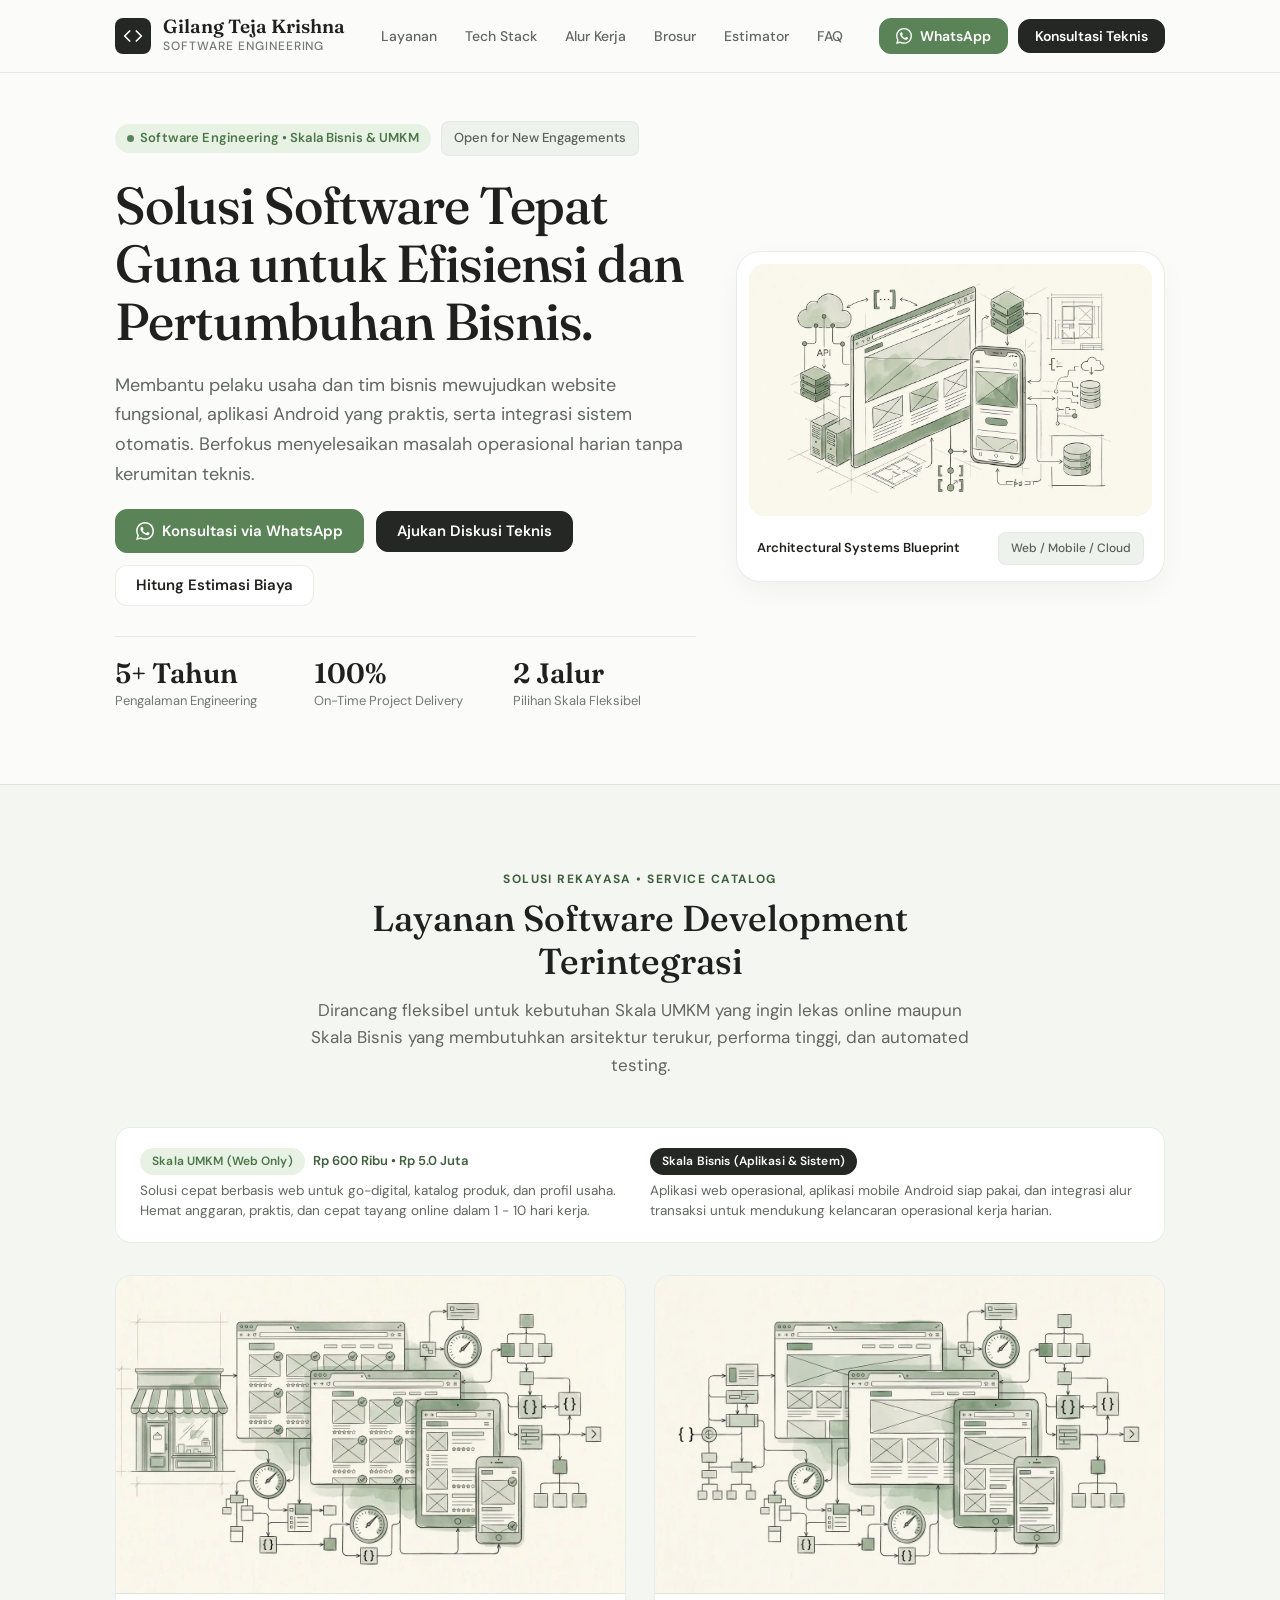
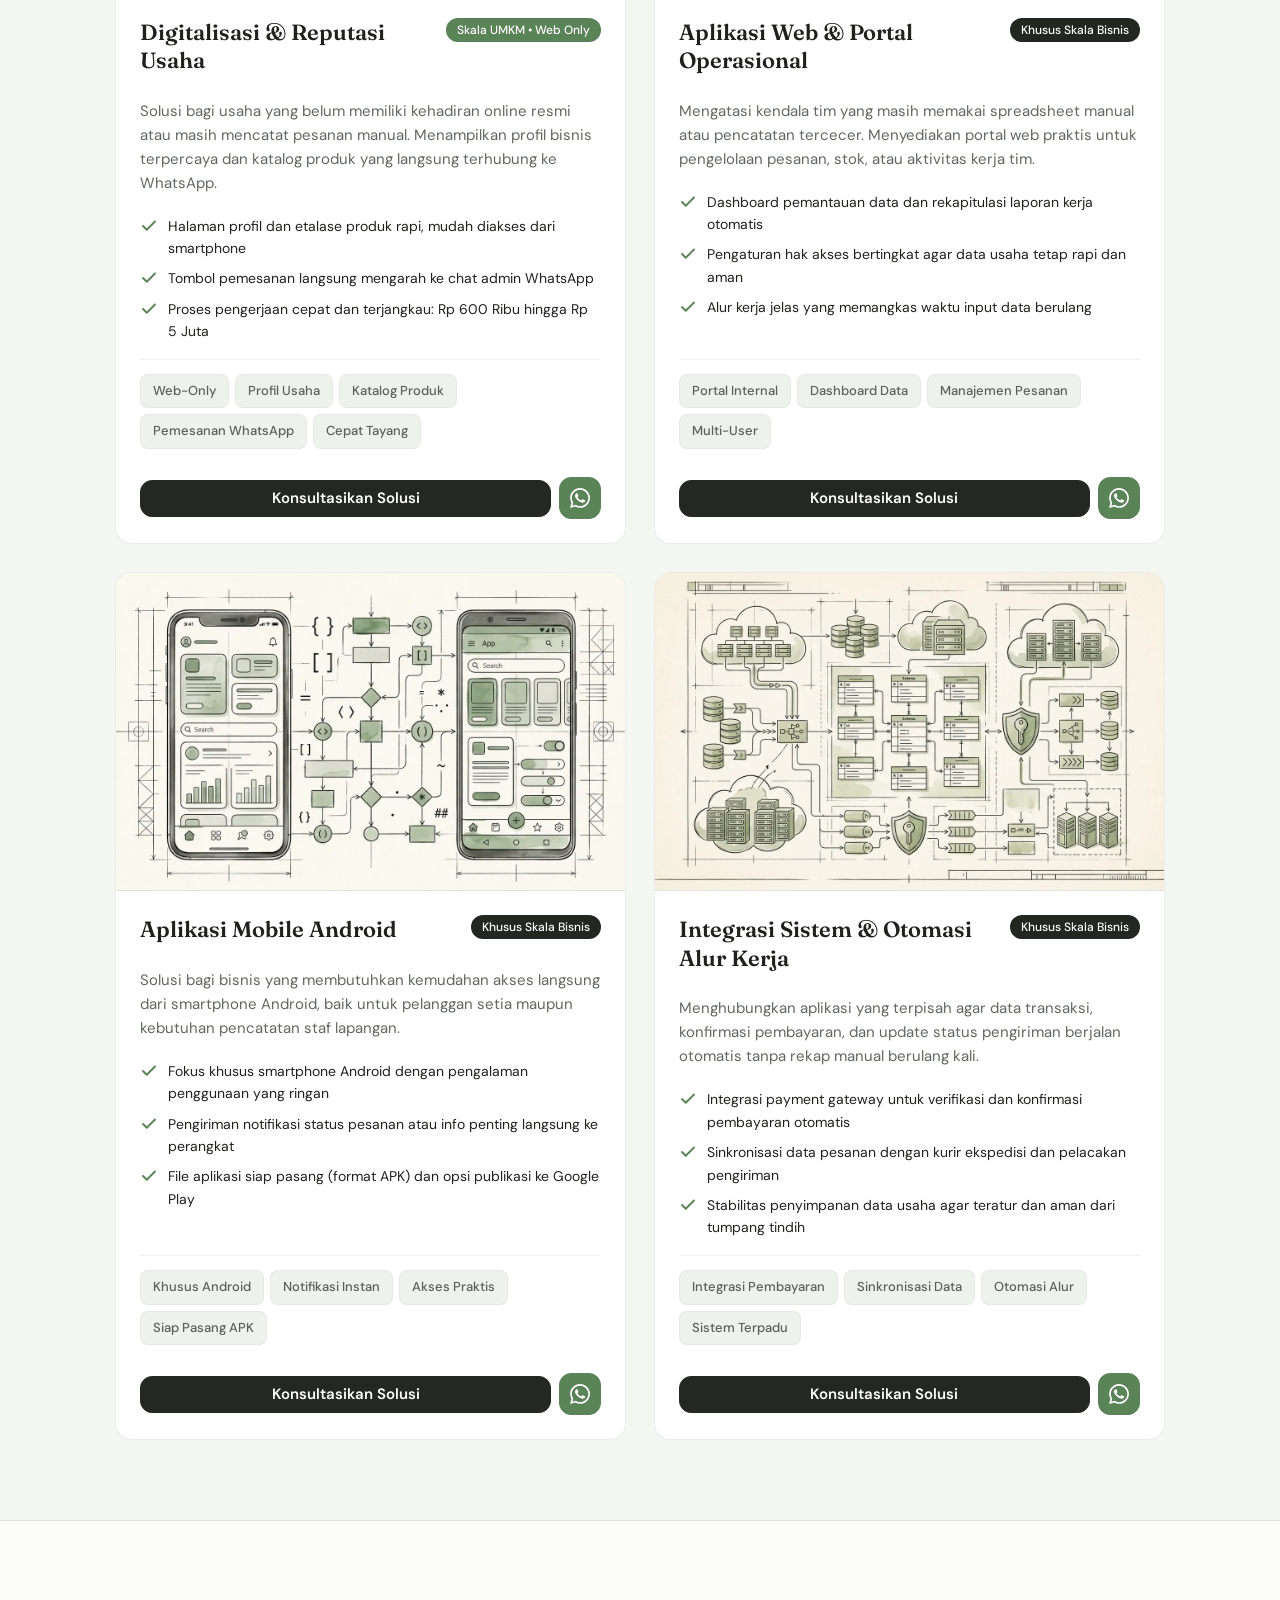
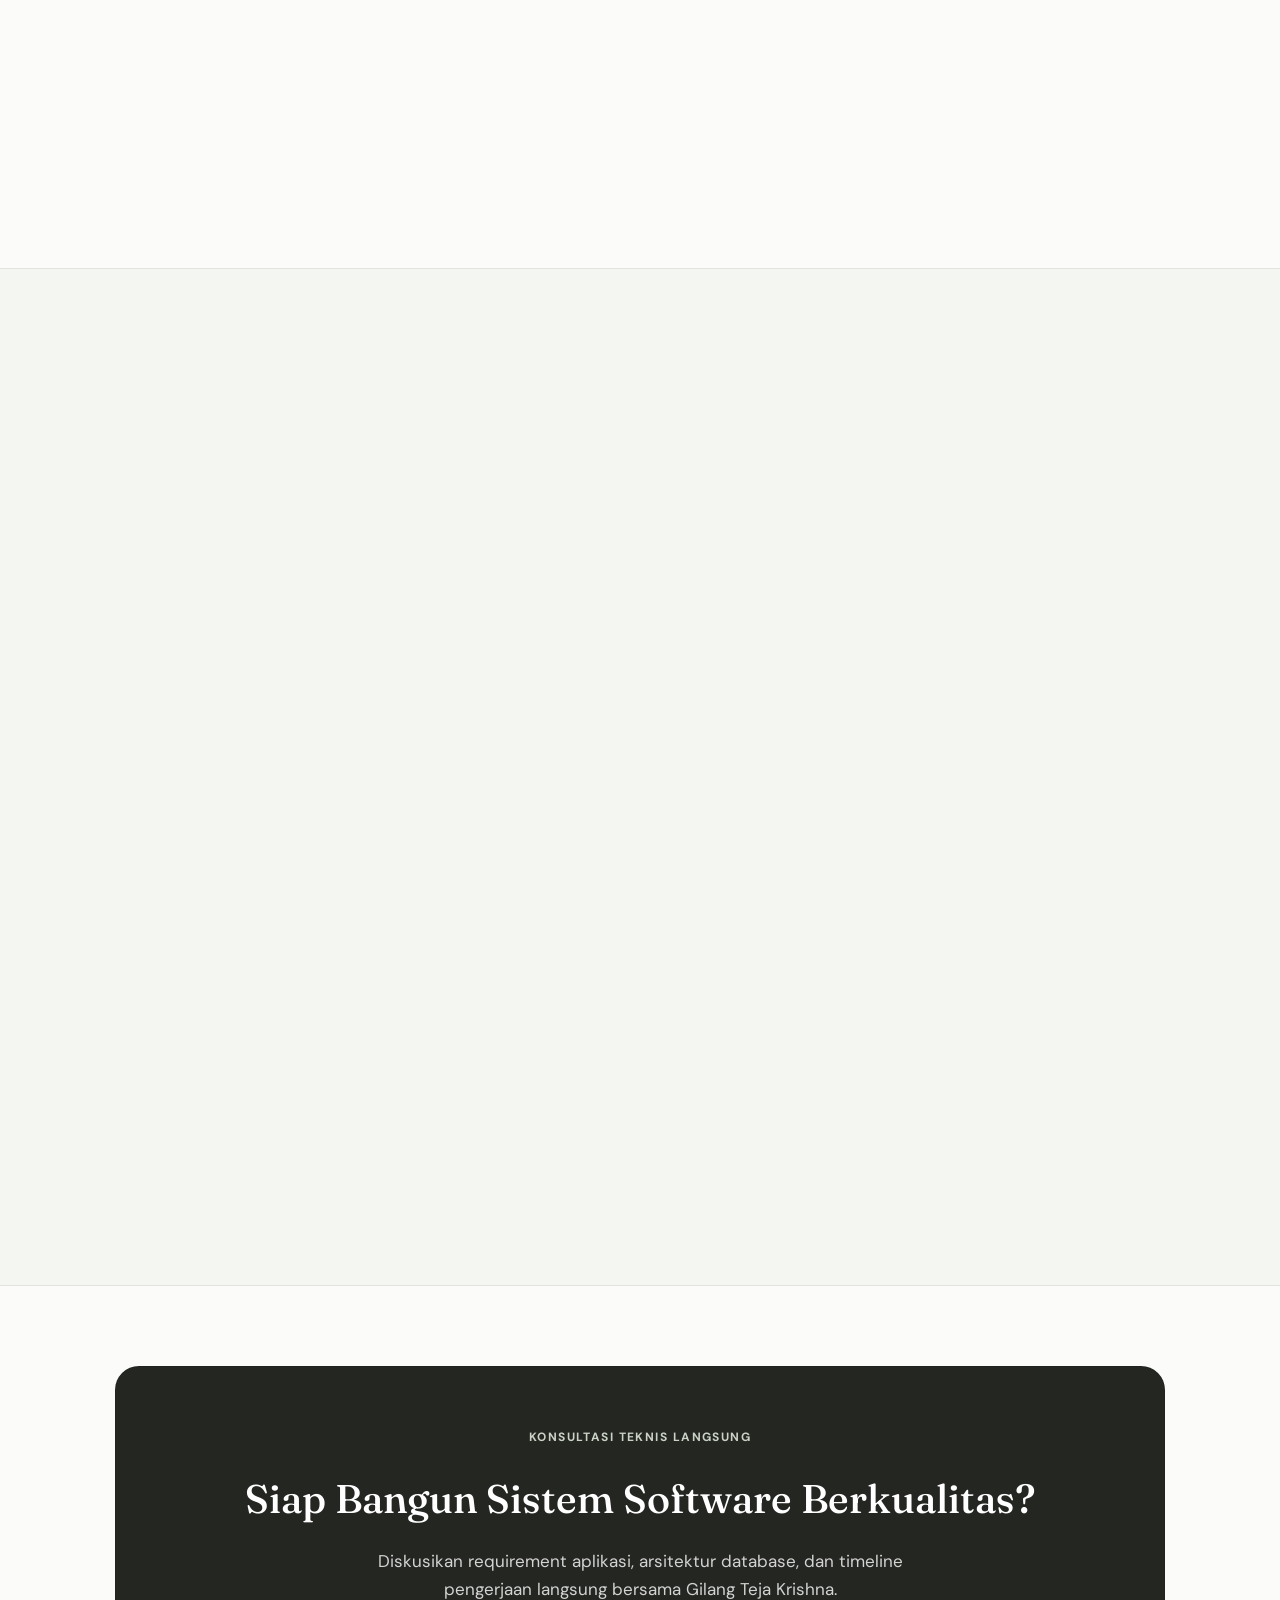
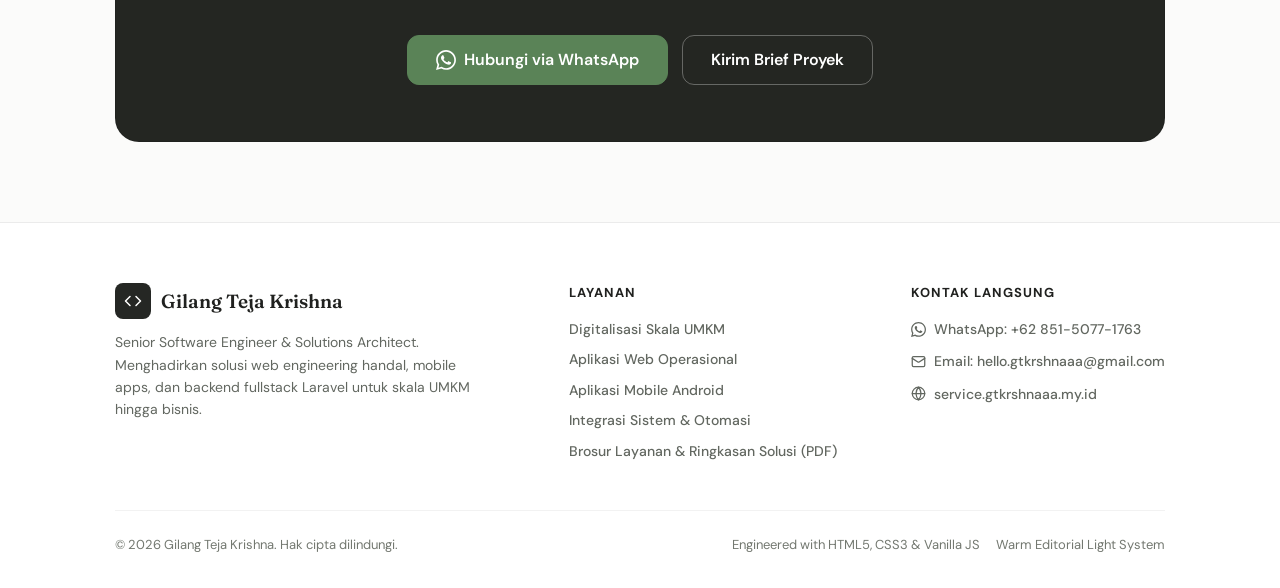
==== commit 62ecb4e1: "fix(contact): correct official email to hello.gtkrshnaaa@gmail.com (refs #32)" ====
--- a/index.html
+++ b/index.html
@@ -1184,12 +1184,12 @@
               </a>
             </li>
             <li>
-              <a href="mailto:hallo.gtkrshnaaa@gmail.com" class="nav-link" style="display: flex; align-items: center; gap: 8px;">
+              <a href="mailto:hello.gtkrshnaaa@gmail.com" class="nav-link" style="display: flex; align-items: center; gap: 8px;">
                 <svg width="15" height="15" viewBox="0 0 24 24" fill="none" stroke="currentColor" stroke-width="2" stroke-linecap="round" stroke-linejoin="round">
                   <rect x="2" y="4" width="20" height="16" rx="2"></rect>
                   <path d="m22 7-8.97 5.7a1.94 1.94 0 0 1-2.06 0L2 7"></path>
                 </svg>
-                <span>Email: hallo.gtkrshnaaa@gmail.com</span>
+                <span>Email: hello.gtkrshnaaa@gmail.com</span>
               </a>
             </li>
             <li>
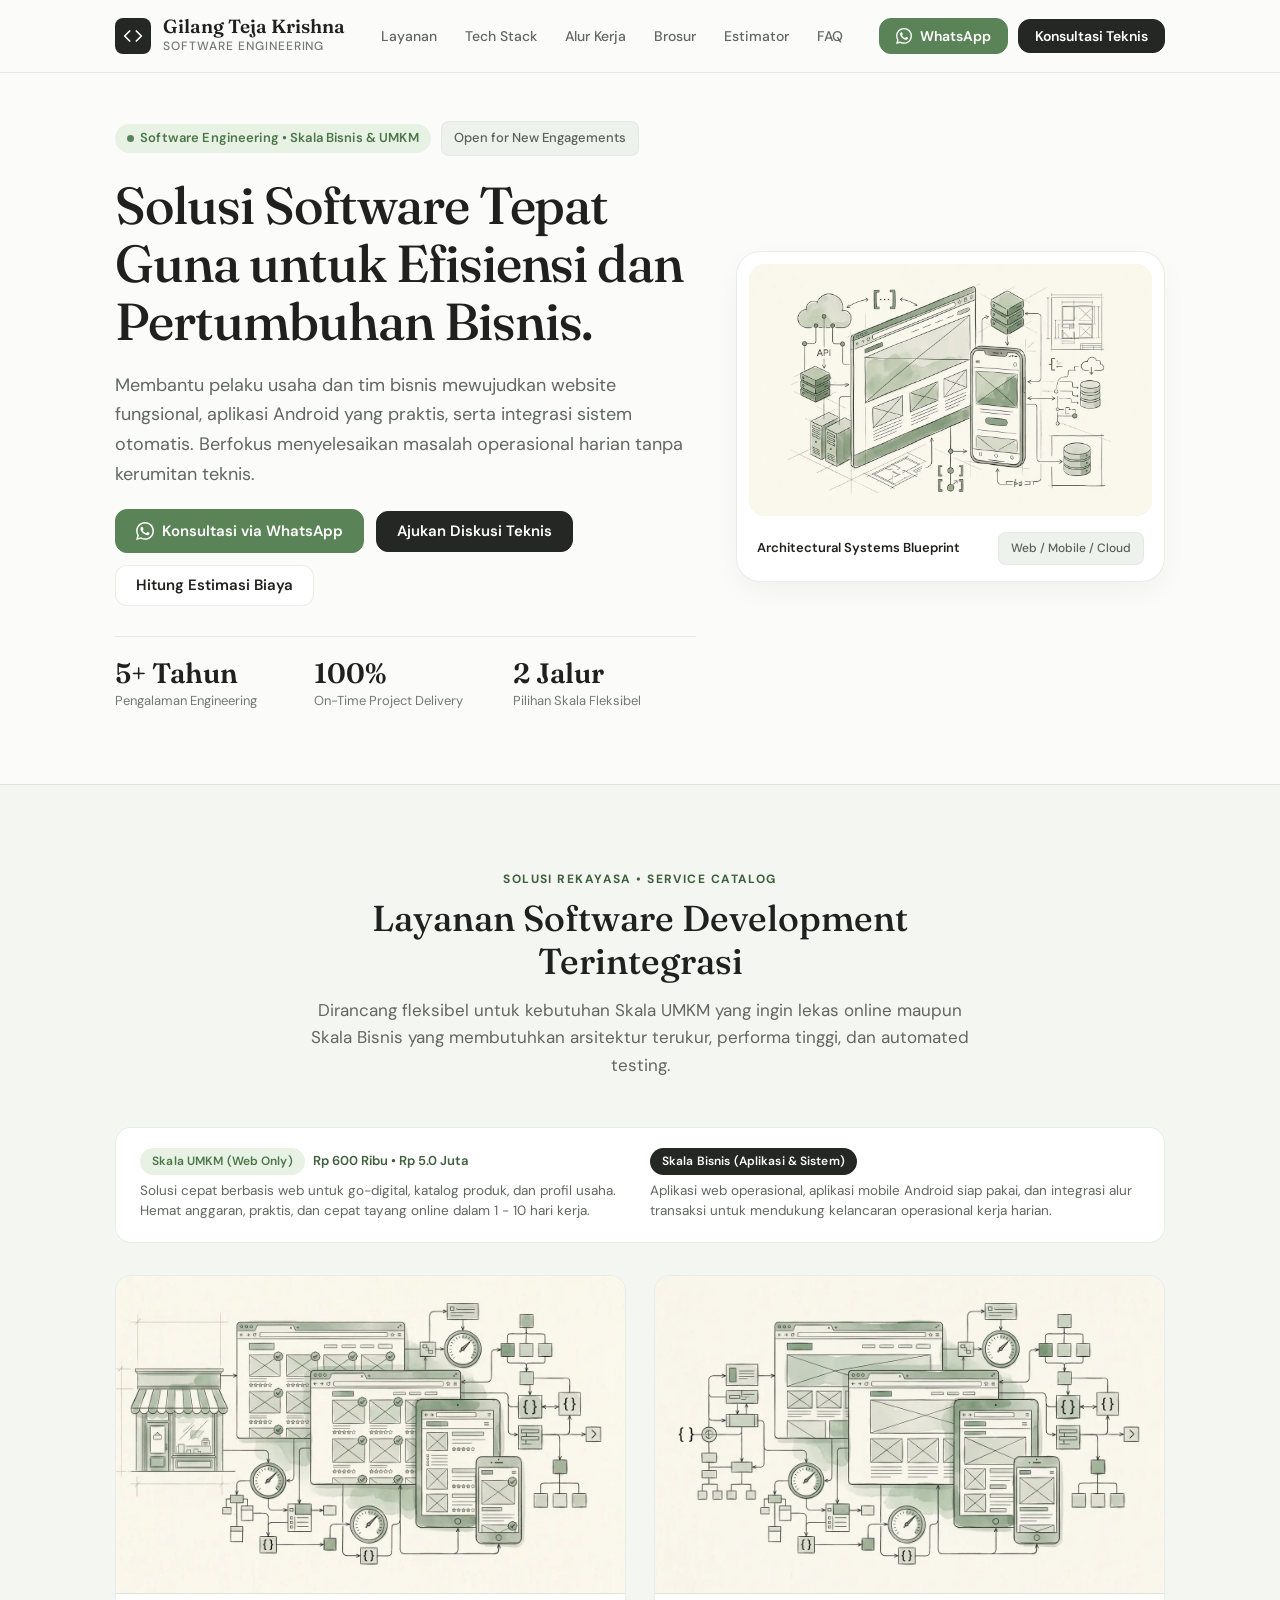
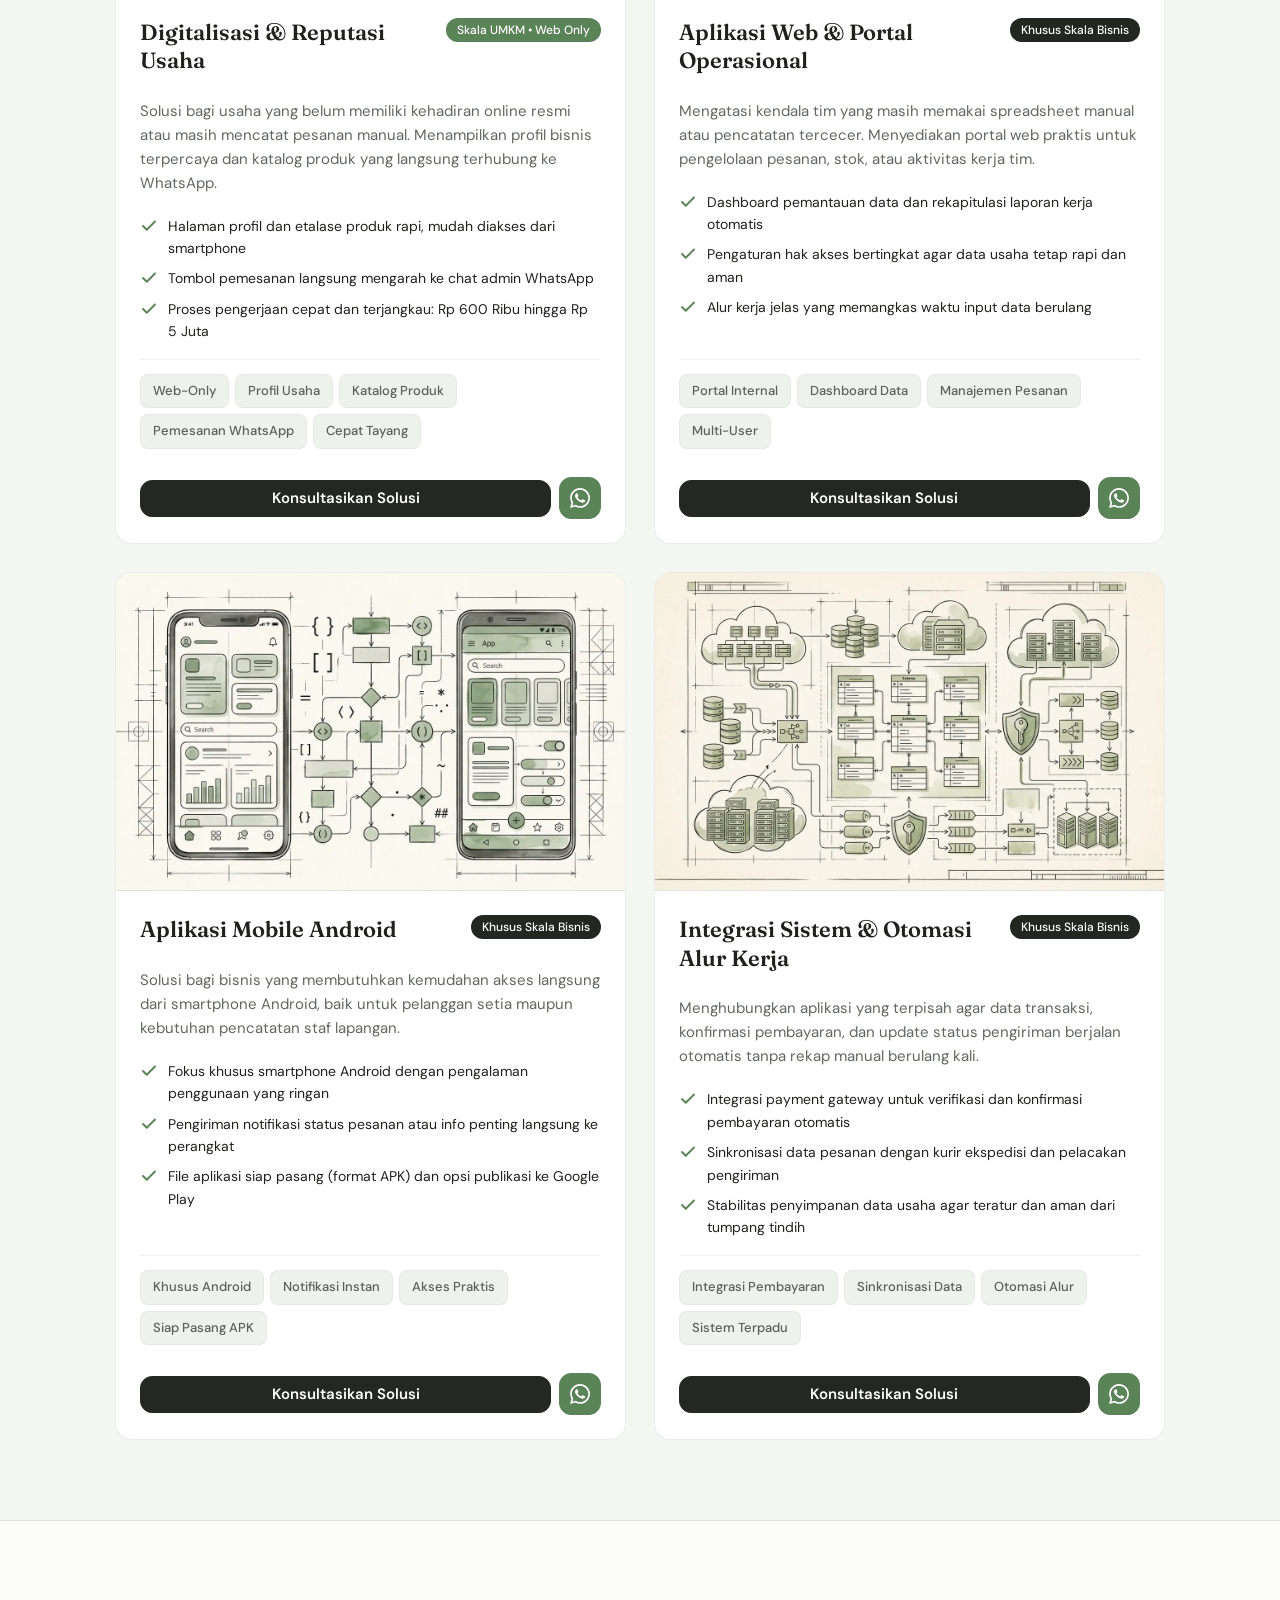
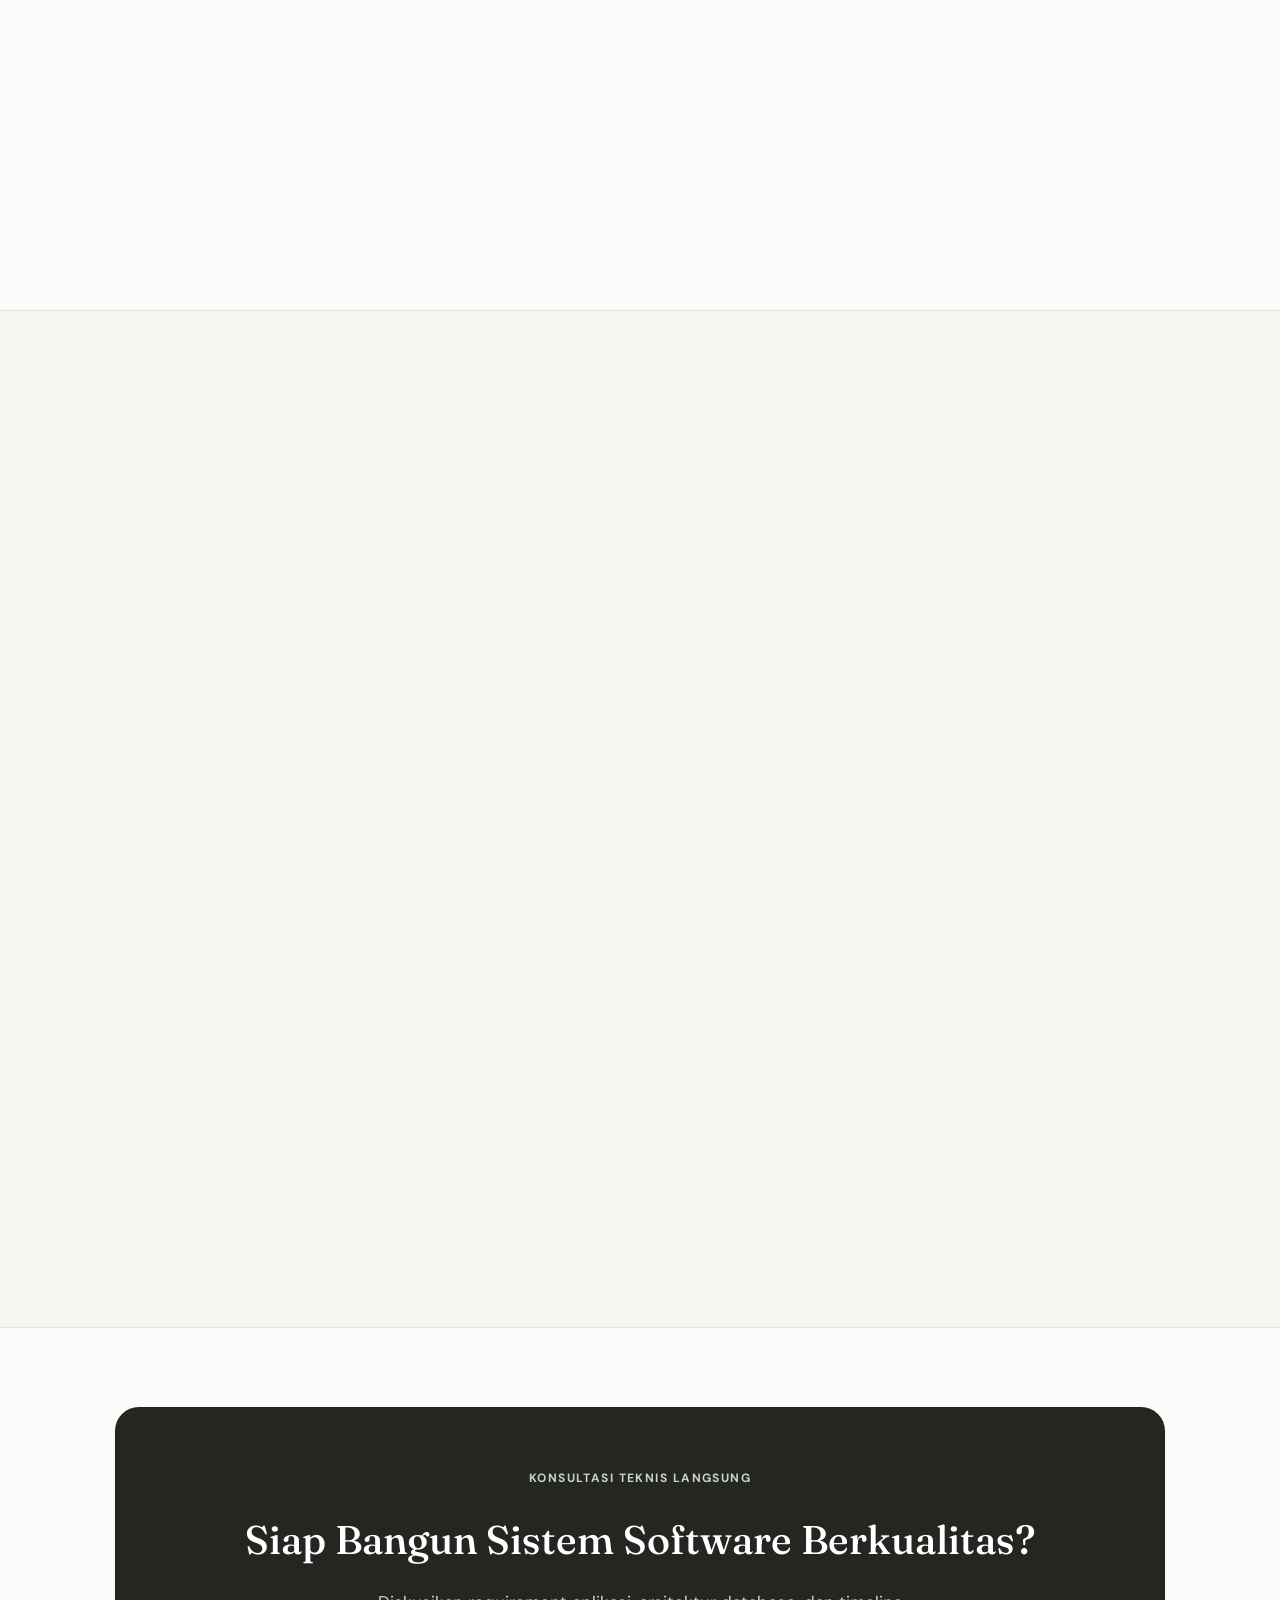
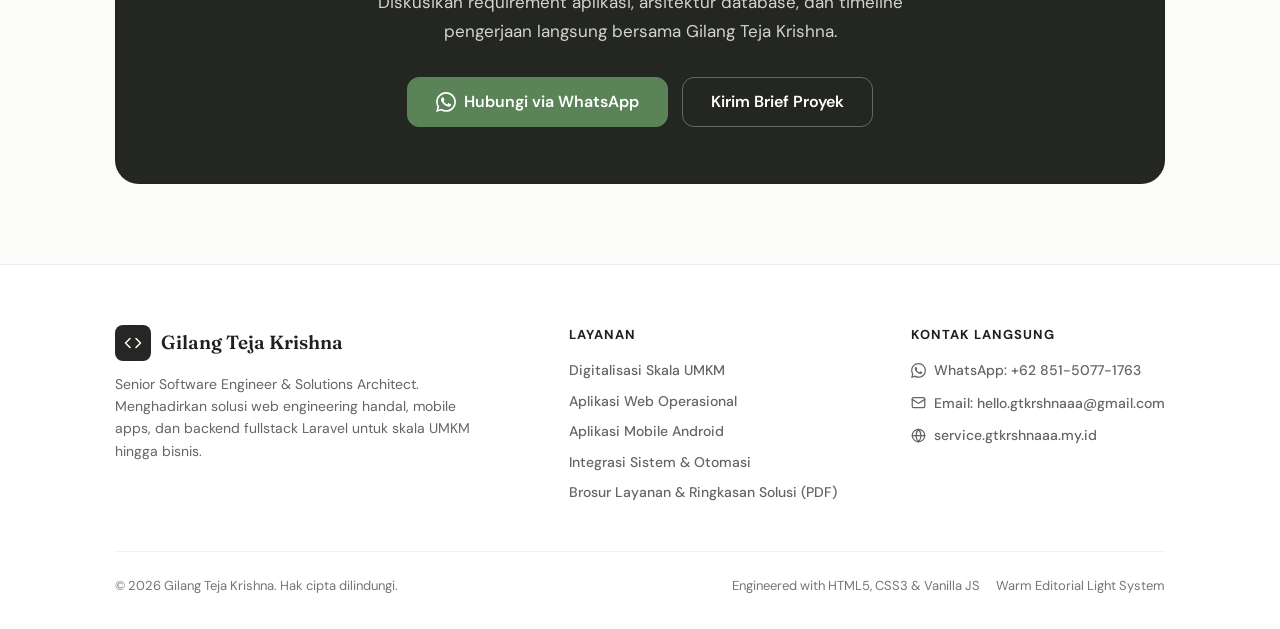
==== commit 38ed9535: "fix(ui): place addon price badge below description text in estimator (refs #34)" ====
--- a/index.html
+++ b/index.html
@@ -900,83 +900,97 @@
           <!-- Addons UMKM -->
           <div id="addons-umkm" class="estimator-addons">
             <label class="addon-card">
-              <div style="display: flex; align-items: center; gap: 12px;">
+              <div style="display: flex; align-items: flex-start; gap: 12px; width: 100%;">
                 <input type="checkbox" class="themed-checkbox addon-checkbox" data-cost="400000" data-name="Domain &amp; Setup Cloud Hosting">
-                <div>
-                  <div style="font-size: 0.875rem; font-weight: 600;">Domain (.com / .id) &amp; Setup Hosting</div>
-                  <div style="font-size: 0.75rem; color: var(--text-muted);">Konfigurasi DNS, SSL HTTPS gratis, dan cloud server siap pakai</div>
-                </div>
-              </div>
-              <span class="chip" style="font-size: 0.75rem;">+400rb</span>
+                <div style="flex: 1; min-width: 0;">
+                  <div style="font-size: 0.875rem; font-weight: 600; line-height: 1.35; margin-bottom: 2px;">Domain (.com / .id) &amp; Setup Hosting</div>
+                  <div style="font-size: 0.75rem; color: var(--text-muted); line-height: 1.45;">Konfigurasi DNS, SSL HTTPS gratis, dan cloud server siap pakai</div>
+                  <div style="margin-top: 8px;">
+                    <span class="chip" style="font-size: 0.75rem;">+400rb</span>
+                  </div>
+                </div>
+              </div>
             </label>
 
             <label class="addon-card">
-              <div style="display: flex; align-items: center; gap: 12px;">
+              <div style="display: flex; align-items: flex-start; gap: 12px; width: 100%;">
                 <input type="checkbox" class="themed-checkbox addon-checkbox" data-cost="350000" data-name="WhatsApp Order &amp; Form Dinamis">
-                <div>
-                  <div style="font-size: 0.875rem; font-weight: 600;">WhatsApp Order Otomatis</div>
-                  <div style="font-size: 0.75rem; color: var(--text-muted);">Form order interaktif langsung terhubung ke chat admin WhatsApp</div>
-                </div>
-              </div>
-              <span class="chip" style="font-size: 0.75rem;">+350rb</span>
+                <div style="flex: 1; min-width: 0;">
+                  <div style="font-size: 0.875rem; font-weight: 600; line-height: 1.35; margin-bottom: 2px;">WhatsApp Order Otomatis</div>
+                  <div style="font-size: 0.75rem; color: var(--text-muted); line-height: 1.45;">Form order interaktif langsung terhubung ke chat admin WhatsApp</div>
+                  <div style="margin-top: 8px;">
+                    <span class="chip" style="font-size: 0.75rem;">+350rb</span>
+                  </div>
+                </div>
+              </div>
             </label>
 
             <label class="addon-card">
-              <div style="display: flex; align-items: center; gap: 12px;">
+              <div style="display: flex; align-items: flex-start; gap: 12px; width: 100%;">
                 <input type="checkbox" class="themed-checkbox addon-checkbox" data-cost="450000" data-name="Garansi Maintenance 1 Bulan">
-                <div>
-                  <div style="font-size: 0.875rem; font-weight: 600;">Pendampingan &amp; Garansi 1 Bulan</div>
-                  <div style="font-size: 0.75rem; color: var(--text-muted);">Garansi perbaikan bug dan konsultasi teknis selama 30 hari</div>
-                </div>
-              </div>
-              <span class="chip" style="font-size: 0.75rem;">+450rb</span>
+                <div style="flex: 1; min-width: 0;">
+                  <div style="font-size: 0.875rem; font-weight: 600; line-height: 1.35; margin-bottom: 2px;">Pendampingan &amp; Garansi 1 Bulan</div>
+                  <div style="font-size: 0.75rem; color: var(--text-muted); line-height: 1.45;">Garansi perbaikan bug dan konsultasi teknis selama 30 hari</div>
+                  <div style="margin-top: 8px;">
+                    <span class="chip" style="font-size: 0.75rem;">+450rb</span>
+                  </div>
+                </div>
+              </div>
             </label>
           </div>
 
           <!-- Addons Bisnis (hidden by default) -->
           <div id="addons-bisnis" class="estimator-addons" style="display: none;">
             <label class="addon-card">
-              <div style="display: flex; align-items: center; gap: 12px;">
+              <div style="display: flex; align-items: flex-start; gap: 12px; width: 100%;">
                 <input type="checkbox" class="themed-checkbox addon-checkbox" data-cost="2000000" data-name="Optimasi Kecepatan &amp; Kapasitas Akses">
-                <div>
-                  <div style="font-size: 0.875rem; font-weight: 600;">Optimasi Kecepatan &amp; Akses Lancar</div>
-                  <div style="font-size: 0.75rem; color: var(--text-muted);">Menjaga sistem tetap responsif dan lancar saat pengguna bersamaan meningkat</div>
-                </div>
-              </div>
-              <span class="chip" style="font-size: 0.75rem;">+2.0 Juta</span>
+                <div style="flex: 1; min-width: 0;">
+                  <div style="font-size: 0.875rem; font-weight: 600; line-height: 1.35; margin-bottom: 2px;">Optimasi Kecepatan &amp; Akses Lancar</div>
+                  <div style="font-size: 0.75rem; color: var(--text-muted); line-height: 1.45;">Menjaga sistem tetap responsif dan lancar saat pengguna bersamaan meningkat</div>
+                  <div style="margin-top: 8px;">
+                    <span class="chip" style="font-size: 0.75rem;">+2.0 Juta</span>
+                  </div>
+                </div>
+              </div>
             </label>
 
             <label class="addon-card">
-              <div style="display: flex; align-items: center; gap: 12px;">
+              <div style="display: flex; align-items: flex-start; gap: 12px; width: 100%;">
                 <input type="checkbox" class="themed-checkbox addon-checkbox" data-cost="2500000" data-name="Notifikasi Instan &amp; Pembaruan Real-Time">
-                <div>
-                  <div style="font-size: 0.875rem; font-weight: 600;">Notifikasi &amp; Pembaruan Real-Time</div>
-                  <div style="font-size: 0.75rem; color: var(--text-muted);">Pemberitahuan instan untuk pesanan baru atau perubahan status data</div>
-                </div>
-              </div>
-              <span class="chip" style="font-size: 0.75rem;">+2.5 Juta</span>
+                <div style="flex: 1; min-width: 0;">
+                  <div style="font-size: 0.875rem; font-weight: 600; line-height: 1.35; margin-bottom: 2px;">Notifikasi &amp; Pembaruan Real-Time</div>
+                  <div style="font-size: 0.75rem; color: var(--text-muted); line-height: 1.45;">Pemberitahuan instan untuk pesanan baru atau perubahan status data</div>
+                  <div style="margin-top: 8px;">
+                    <span class="chip" style="font-size: 0.75rem;">+2.5 Juta</span>
+                  </div>
+                </div>
+              </div>
             </label>
 
             <label class="addon-card">
-              <div style="display: flex; align-items: center; gap: 12px;">
+              <div style="display: flex; align-items: flex-start; gap: 12px; width: 100%;">
                 <input type="checkbox" class="themed-checkbox addon-checkbox" data-cost="2000000" data-name="Integrasi Pembayaran Otomatis">
-                <div>
-                  <div style="font-size: 0.875rem; font-weight: 600;">Integrasi Payment Gateway Otomatis</div>
-                  <div style="font-size: 0.75rem; color: var(--text-muted);">Verifikasi transfer bank, QRIS, atau e-wallet otomatis tanpa cek manual</div>
-                </div>
-              </div>
-              <span class="chip" style="font-size: 0.75rem;">+2.0 Juta</span>
+                <div style="flex: 1; min-width: 0;">
+                  <div style="font-size: 0.875rem; font-weight: 600; line-height: 1.35; margin-bottom: 2px;">Integrasi Payment Gateway Otomatis</div>
+                  <div style="font-size: 0.75rem; color: var(--text-muted); line-height: 1.45;">Verifikasi transfer bank, QRIS, atau e-wallet otomatis tanpa cek manual</div>
+                  <div style="margin-top: 8px;">
+                    <span class="chip" style="font-size: 0.75rem;">+2.0 Juta</span>
+                  </div>
+                </div>
+              </div>
             </label>
 
             <label class="addon-card">
-              <div style="display: flex; align-items: center; gap: 12px;">
+              <div style="display: flex; align-items: flex-start; gap: 12px; width: 100%;">
                 <input type="checkbox" class="themed-checkbox addon-checkbox" data-cost="2000000" data-name="Deployment Otomatis &amp; Server Siap Pakai">
-                <div>
-                  <div style="font-size: 0.875rem; font-weight: 600;">Deployment Otomatis &amp; Server Siap Pakai</div>
-                  <div style="font-size: 0.75rem; color: var(--text-muted);">Konfigurasi lingkungan server rapi dan pembaruan sistem tanpa downtime</div>
-                </div>
-              </div>
-              <span class="chip" style="font-size: 0.75rem;">+2.0 Juta</span>
+                <div style="flex: 1; min-width: 0;">
+                  <div style="font-size: 0.875rem; font-weight: 600; line-height: 1.35; margin-bottom: 2px;">Deployment Otomatis &amp; Server Siap Pakai</div>
+                  <div style="font-size: 0.75rem; color: var(--text-muted); line-height: 1.45;">Konfigurasi lingkungan server rapi dan pembaruan sistem tanpa downtime</div>
+                  <div style="margin-top: 8px;">
+                    <span class="chip" style="font-size: 0.75rem;">+2.0 Juta</span>
+                  </div>
+                </div>
+              </div>
             </label>
           </div>
         </div>
--- a/assets/css/sections.css
+++ b/assets/css/sections.css
@@ -267,8 +267,7 @@
 
 .addon-card {
   display: flex;
-  align-items: center;
-  justify-content: space-between;
+  align-items: flex-start;
   gap: 12px;
   padding: 14px 18px;
   border-radius: var(--radius-md);
@@ -280,10 +279,24 @@
 
 .addon-card > div:first-child {
   display: flex;
-  align-items: center;
+  align-items: flex-start;
   gap: 12px;
   min-width: 0;
   flex: 1;
+  width: 100%;
+}
+
+.addon-card .themed-checkbox {
+  margin-top: 1px;
+}
+
+.addon-card .chip {
+  display: inline-flex;
+  font-size: 0.75rem;
+  padding: 3px 8px;
+  margin-top: 8px;
+  width: fit-content;
+  flex-shrink: 0;
 }
 
 .addon-card:hover {
